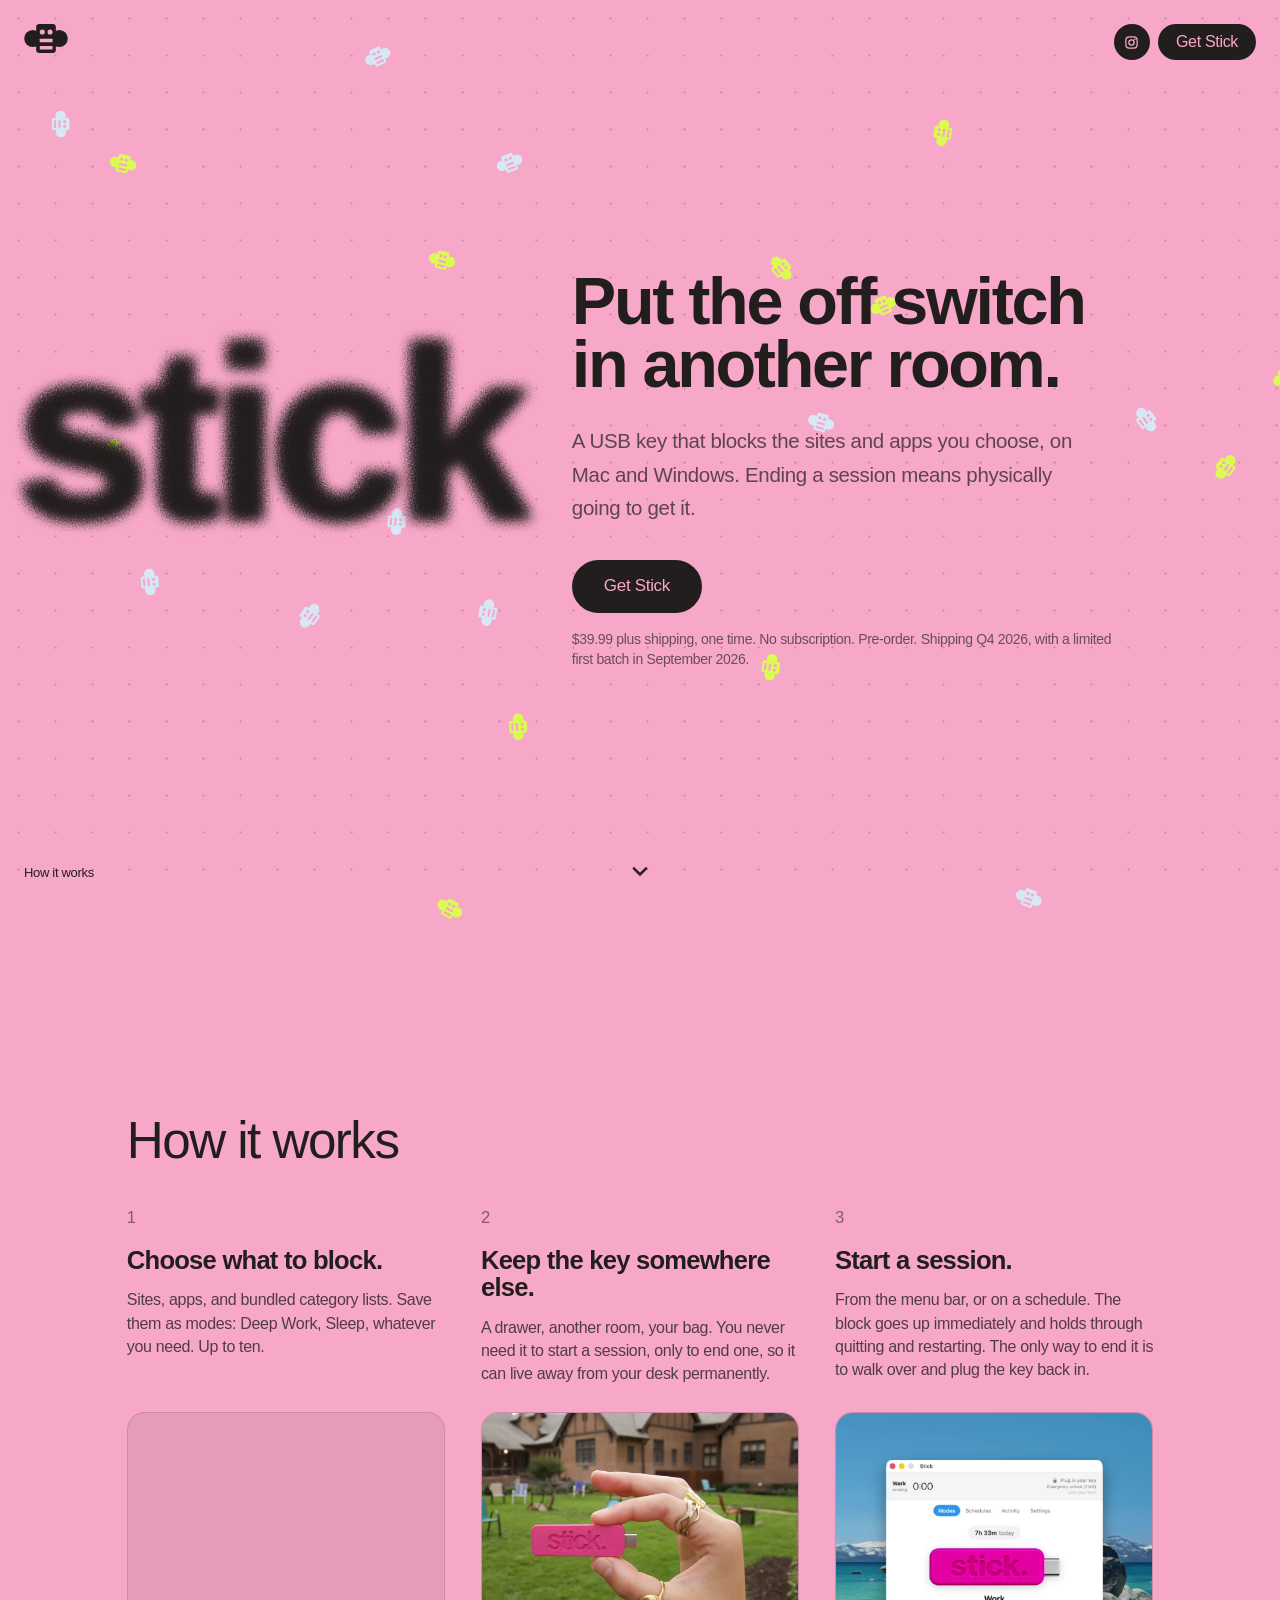
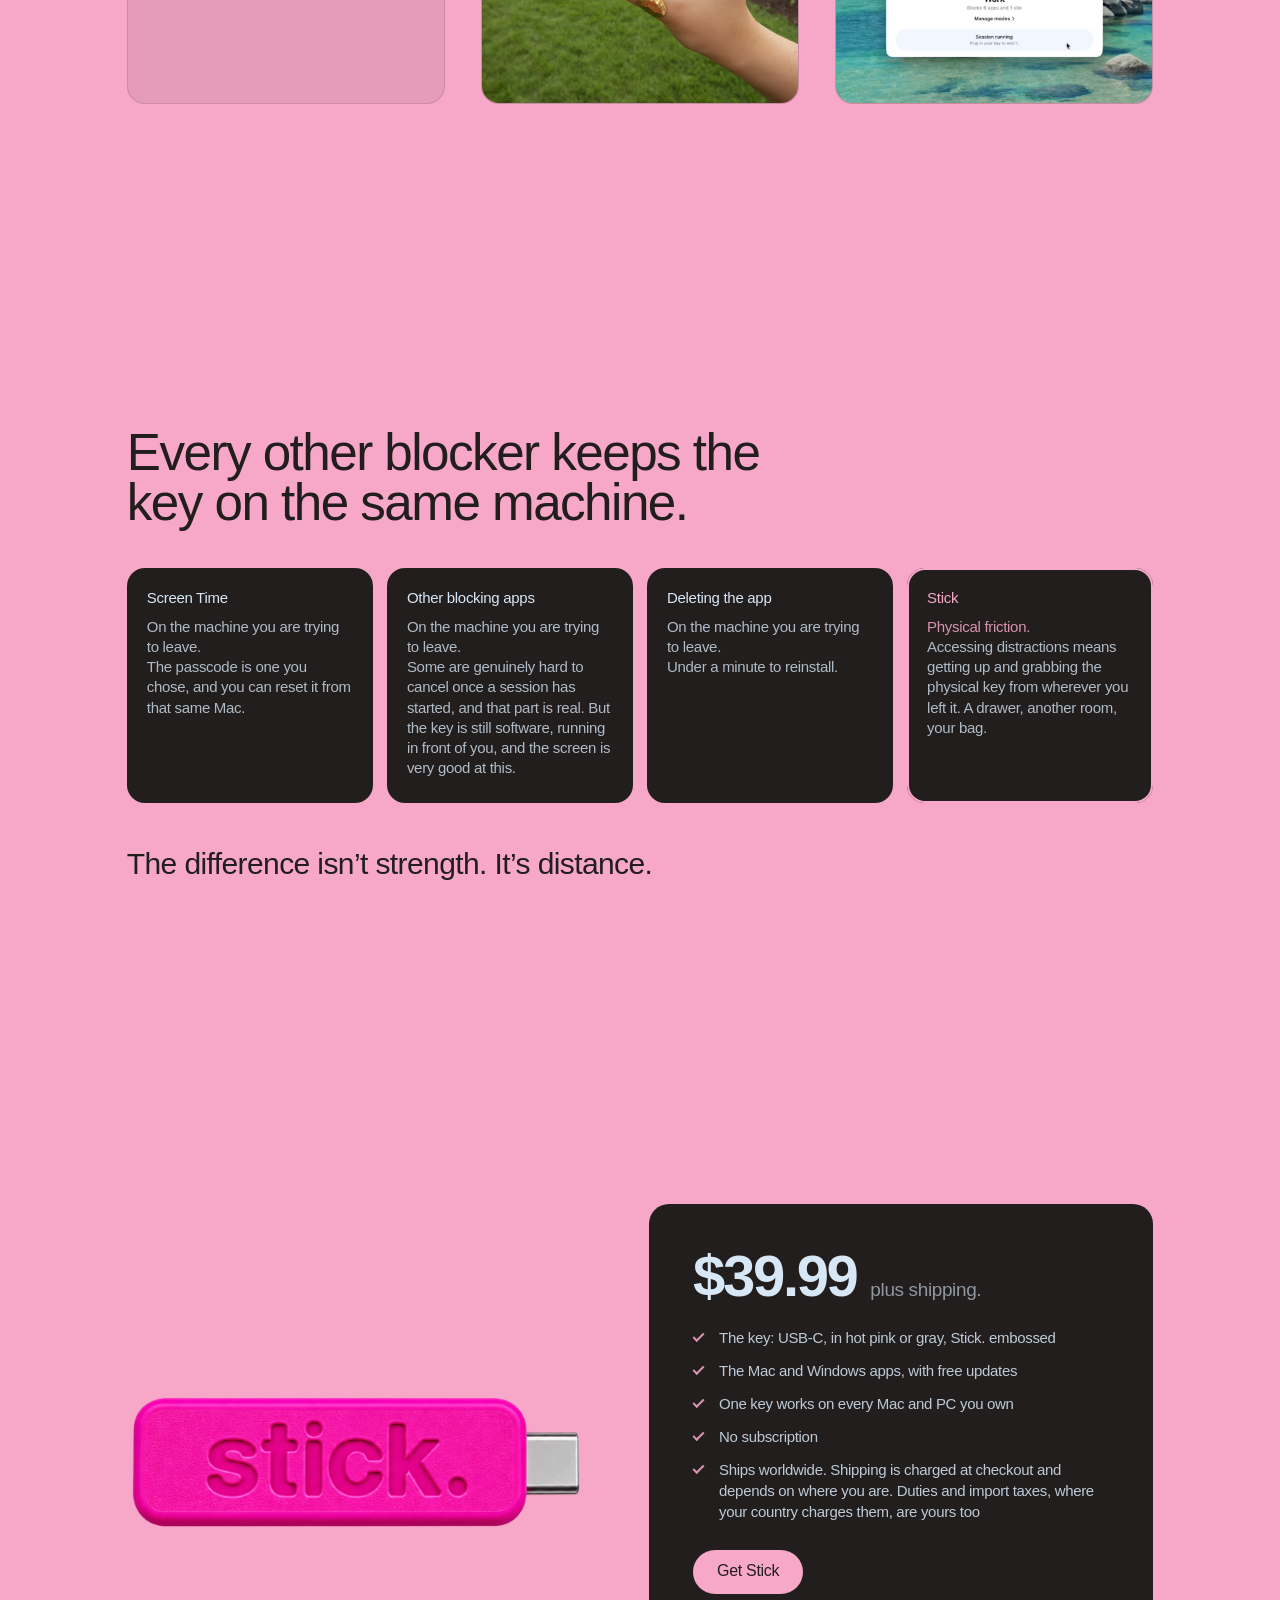
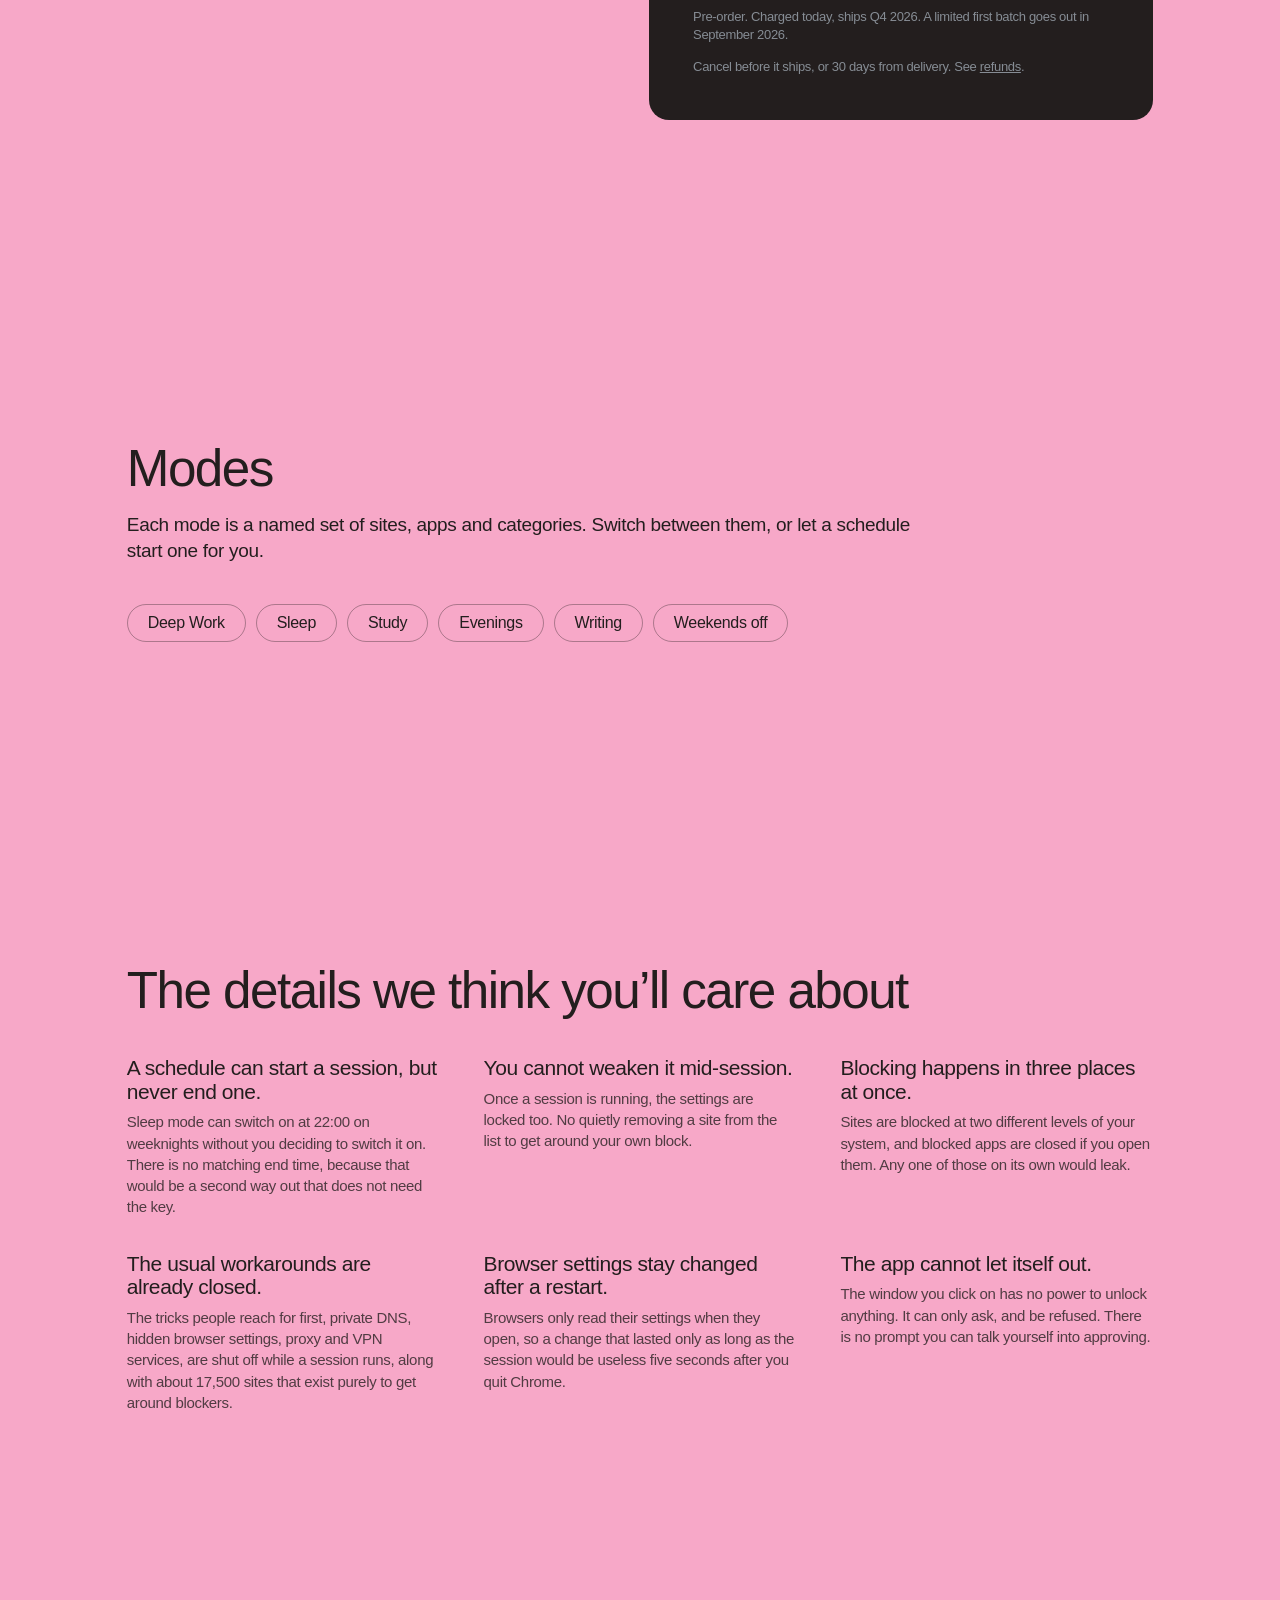
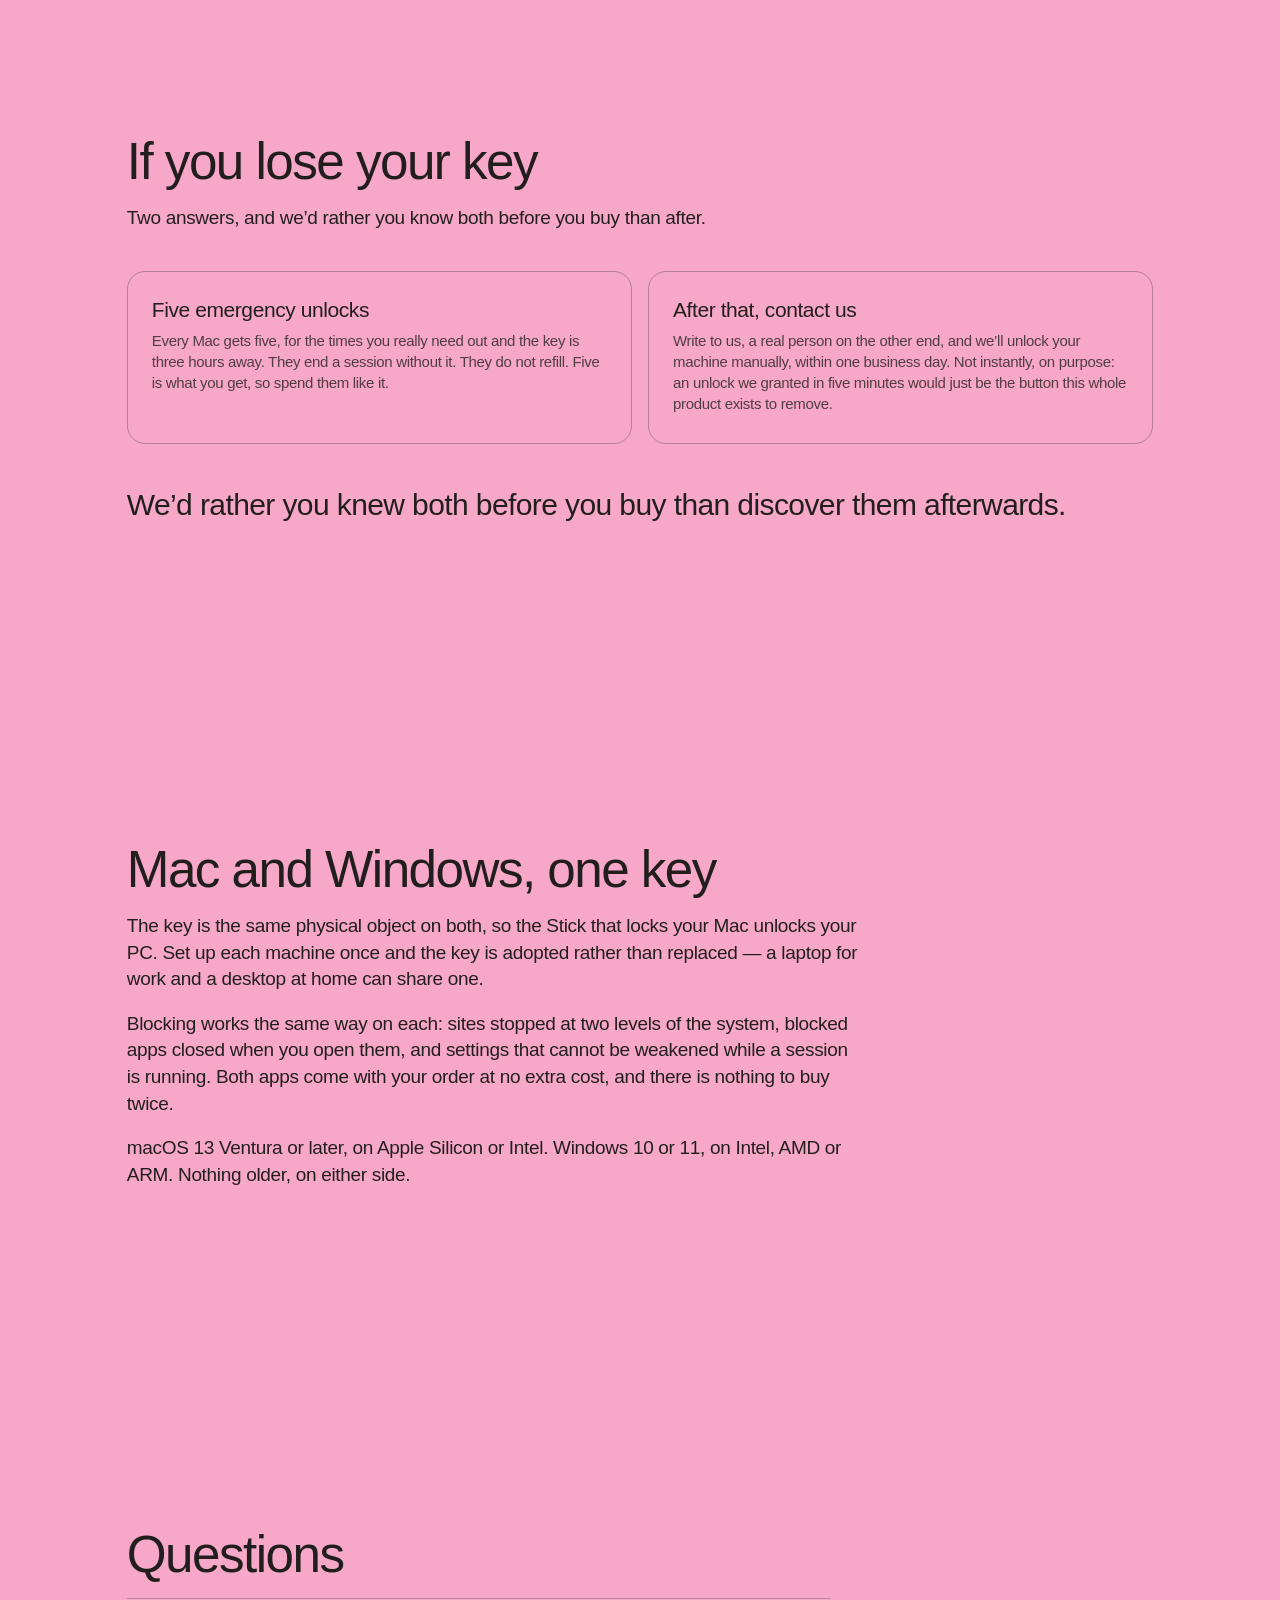
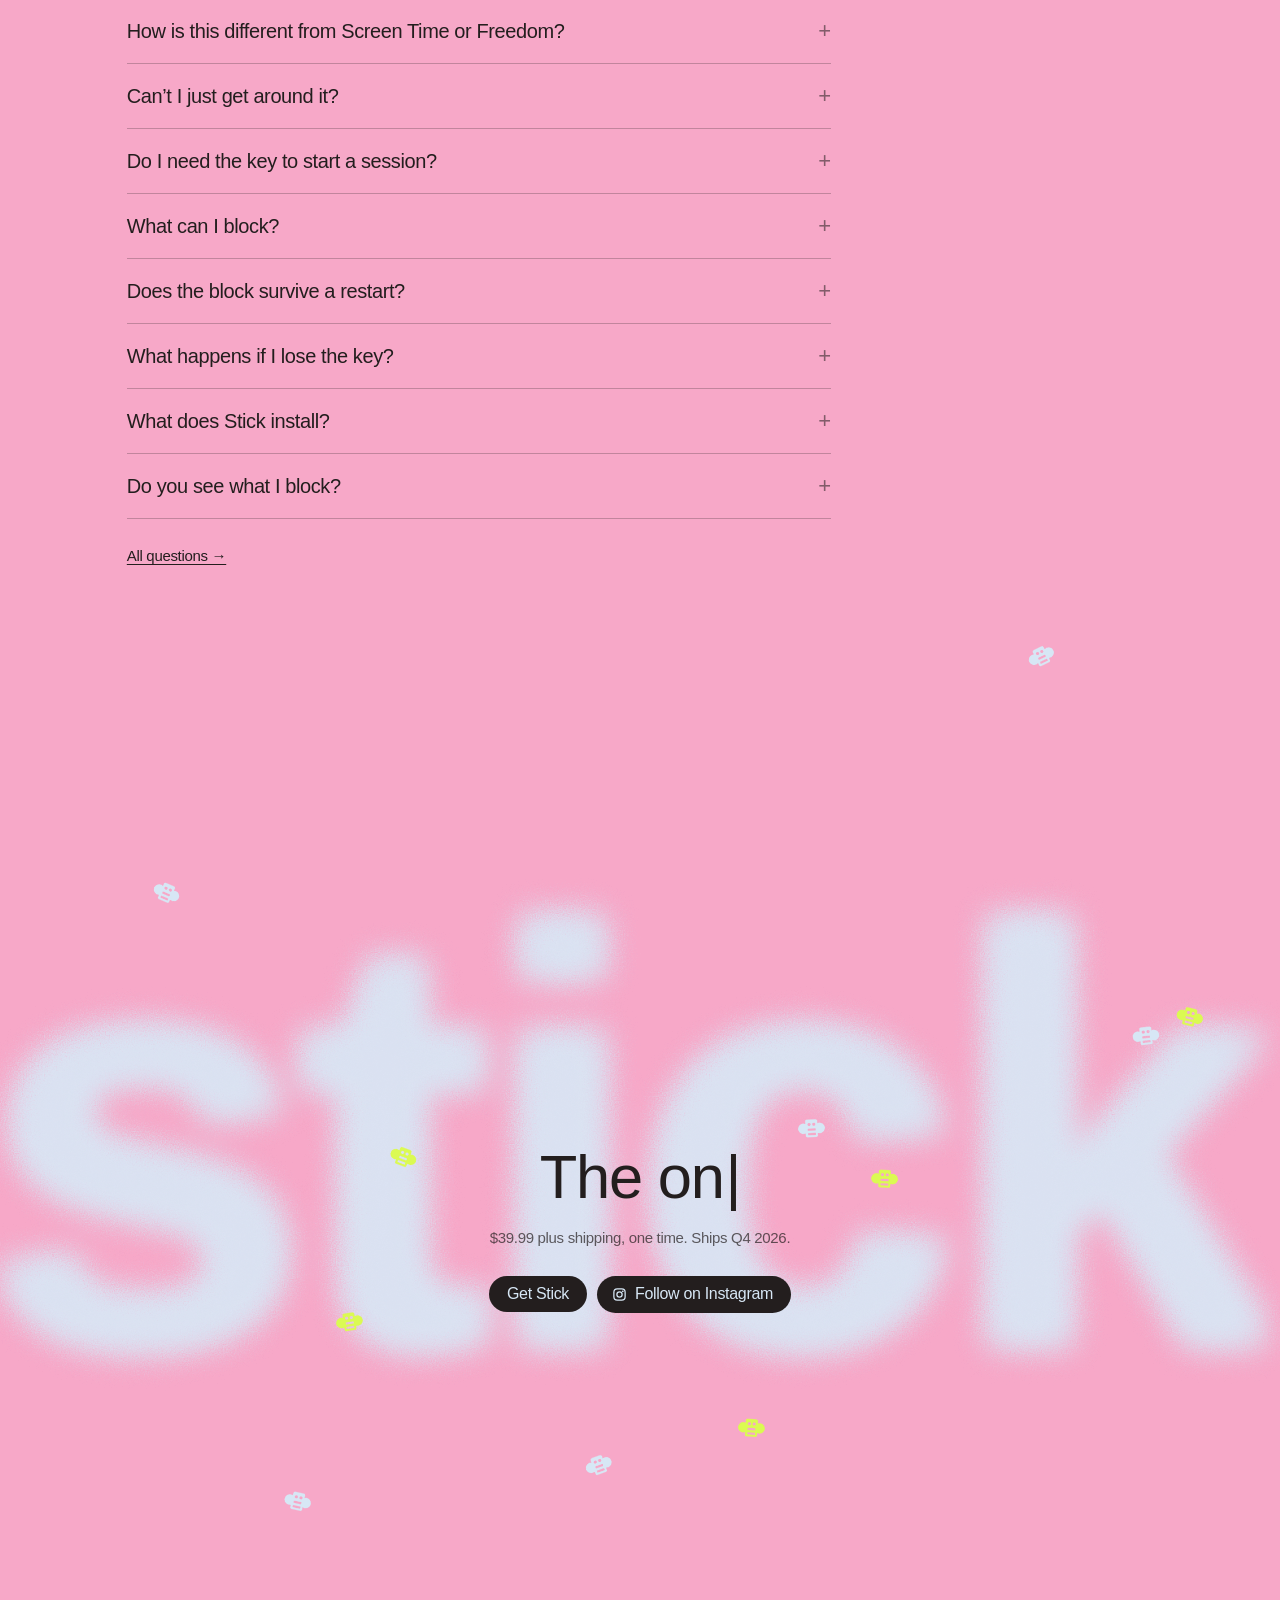
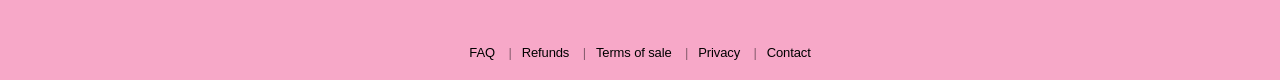
==== index.html @ 09b35be3 "Fingerprint the stylesheet and script URLs The light-blue pricing band didn't show up because browse" ====
<!DOCTYPE html>
<html lang="en" data-site="stick" style="--bg-top: rgb(247, 168, 200);">
<head>
  <meta charset="UTF-8">
  <meta name="viewport" content="width=device-width, initial-scale=1.0">
  <title>Stick | Put the off switch in another room</title>
  <link rel="icon" href="assets/icon.svg">
  <meta name="description" content="Stick is a USB key that blocks the sites and apps you choose, on Mac and Windows. Ending a session means physically going to get it.">
  <meta name="theme-color" content="#f7a8c8">
  <meta property="og:title" content="Stick | Put the off switch in another room">
  <meta property="og:description" content="Stick is a USB key that blocks the sites and apps you choose, on Mac and Windows. Ending a session means physically going to get it.">
  <meta property="og:type" content="website">
  <meta name="twitter:card" content="summary_large_image">
  <link rel="stylesheet" href="assets/styles.css?v=240e9503">
  <script>document.documentElement.classList.add("js")</script>
</head>
<body>
  <div class="bg-wash" aria-hidden="true"></div>
  <div class="bg-dots" aria-hidden="true"></div>
  <div class="cursor-dot" aria-hidden="true"></div>

  <button class="chrome-logo hover-fade" type="button" aria-label="Back to top">
    <svg class="chrome-bee-logo" viewBox="0 0 466 309" width="44" height="29" aria-hidden="true" focusable="false">
      <defs>
        <mask id="chrome-bee-mask">
          <circle cx="91.7" cy="154.5" r="91.7" fill="white"></circle>
          <circle cx="374.3" cy="154.5" r="91.7" fill="white"></circle>
          <rect x="128" y="0" width="210" height="309" rx="34" fill="white"></rect>
          <ellipse class="bee-eye" cx="193.3" cy="84.4" rx="27" ry="27" fill="black">
            <animate attributeName="ry" begin="indefinite" dur="0.72s" values="27;2;27;2;27" keyTimes="0;0.18;0.36;0.54;1" fill="freeze"></animate>
          </ellipse>
          <ellipse class="bee-eye" cx="276" cy="84.4" rx="27" ry="27" fill="black">
            <animate attributeName="ry" begin="indefinite" dur="0.72s" values="27;2;27;2;27" keyTimes="0;0.18;0.36;0.54;1" fill="freeze"></animate>
          </ellipse>
          <rect x="166.3" y="157.2" width="136.9" height="38.3" rx="5" fill="black"></rect>
          <rect x="166.9" y="235.1" width="136.2" height="37.6" rx="5" fill="black"></rect>
        </mask>
      </defs>
      <rect x="0" y="0" width="466" height="309" fill="currentColor" mask="url(#chrome-bee-mask)"></rect>
    </svg>
  </button>

  <div class="chrome-right">
    <a class="buzz-pill chrome-social" href="https://www.instagram.com/stick.ig/" target="_blank" rel="noreferrer" aria-label="Open the stick Instagram profile">
      <svg viewBox="0 0 24 24" width="15" height="15" fill="none" aria-hidden="true" focusable="false">
        <rect x="3" y="3" width="18" height="18" rx="5.4" stroke="currentColor" stroke-width="2"></rect>
        <circle cx="12" cy="12" r="4.2" stroke="currentColor" stroke-width="2"></circle>
        <circle cx="17.3" cy="6.8" r="1.35" fill="currentColor"></circle>
      </svg>
    </a>
    <a class="chrome-download buzz-pill" href="#pricing">Get Stick</a>
  </div>

  <a class="chrome-builtby" href="#how-it-works"><span>How it works</span></a>

  <main class="buzz-site">
    <svg width="0" height="0" aria-hidden="true" focusable="false" class="filter-defs">
      <title>Stick wordmark texture filter</title>
      <defs>
        <filter id="buzz-fuzz-hero" x="-40%" y="-40%" width="180%" height="180%" color-interpolation-filters="sRGB">
          <feGaussianBlur in="SourceGraphic" stdDeviation="9.6" result="softLogo"></feGaussianBlur>
          <feTurbulence type="fractalNoise" baseFrequency="0.68" numOctaves="4" seed="7" result="textureNoise">
            <animate attributeName="seed" dur="0.4s" repeatCount="indefinite" values="7;19;11;25;7"></animate>
          </feTurbulence>
          <feDisplacementMap in="softLogo" in2="textureNoise" scale="14.4" xChannelSelector="R" yChannelSelector="G" result="buzzedLogo"></feDisplacementMap>
          <feColorMatrix in="textureNoise" type="matrix" values="0 0 0 0 0
                       0 0 0 0 0
                       0 0 0 0 0
                       0.66 0.66 0.66 0 0" result="grainMask"></feColorMatrix>
          <feComposite in="buzzedLogo" in2="grainMask" operator="in" result="grainLogo"></feComposite>
          <feMerge>
            <feMergeNode in="buzzedLogo"></feMergeNode>
            <feMergeNode in="grainLogo"></feMergeNode>
          </feMerge>
        </filter>
      </defs>
    </svg>

    <!-- HERO -->
    <section data-bg-section="hero" class="hero">
      <div class="bee-layer bee-layer-back" data-bee-field="hero-back" aria-hidden="true"></div>
      <div class="bee-layer bee-layer-front" data-bee-field="hero-front" aria-hidden="true"></div>

      <div class="hero-inner">
        <div class="hero-wordmark-group">
          <div class="hero-wordmark" data-fuzz>stick</div>
        </div>
        <div class="hero-copy" data-reveal>
          <h1>Put the off switch<br>in another room.</h1>
          <p class="hero-sub">A USB key that blocks the sites and apps you choose, on Mac and Windows. Ending a session means physically going to get it.</p>
          <a class="buzz-pill hero-cta" href="#pricing">Get Stick</a>
          <p class="hero-fine">$39.99 plus shipping, one time. No subscription. Pre-order. Shipping Q4 2026, with a limited first batch in September 2026.</p>
        </div>
      </div>

      <button type="button" class="hero-scroll-cue" aria-label="Scroll to learn more" data-scroll-to="#how-it-works">
        <span>
          <svg viewBox="0 0 21.0389 28.4804" fill="none" aria-hidden="true" focusable="false">
            <title>Scroll down</title>
            <g>
              <path d="M15.2985 13.1819L7.85449 5.73784C7.71567 5.59903 7.55088 5.48892 7.36951 5.41379C7.18814 5.33867 6.99375 5.3 6.79744 5.3C6.40097 5.3 6.02073 5.4575 5.74039 5.73784C5.60157 5.87666 5.49146 6.04145 5.41633 6.22282C5.34121 6.40419 5.30254 6.59858 5.30254 6.7949C5.30254 7.19137 5.46004 7.5716 5.74039 7.85195L12.1422 14.2389L5.74039 20.6259C5.60084 20.7643 5.49008 20.929 5.4145 21.1104C5.33892 21.2918 5.3 21.4864 5.3 21.6829C5.3 21.8795 5.33892 22.0741 5.4145 22.2555C5.49008 22.4369 5.60084 22.6016 5.74039 22.74C5.87879 22.8795 6.04345 22.9903 6.22488 23.0659C6.4063 23.1415 6.6009 23.1804 6.79744 23.1804C6.99398 23.1804 7.18857 23.1415 7.37 23.0659C7.55142 22.9903 7.71608 22.8795 7.85449 22.74L15.2985 15.296C15.438 15.1576 15.5488 14.9929 15.6244 14.8115C15.7 14.63 15.7389 14.4355 15.7389 14.2389C15.7389 14.0424 15.7 13.8478 15.6244 13.6664C15.5488 13.4849 15.438 13.3203 15.2985 13.1819Z" fill="currentColor"></path>
              <path d="M6.79707 5.14961C7.01308 5.14961 7.22739 5.19292 7.42695 5.27559C7.62642 5.35823 7.80747 5.47937 7.96016 5.63203L15.4045 13.0754L15.5129 13.1945C15.616 13.3192 15.7004 13.4587 15.7629 13.6086C15.846 13.8082 15.8888 14.0223 15.8889 14.2385C15.8889 14.4548 15.8461 14.6696 15.7629 14.8693C15.6797 15.0689 15.558 15.2503 15.4045 15.4025L15.4035 15.4016L7.96016 22.8449C7.80788 22.9984 7.62752 23.1211 7.42793 23.2043C7.22823 23.2875 7.01341 23.3303 6.79707 23.3303C6.58085 23.3302 6.36678 23.2874 6.16719 23.2043C5.96757 23.1211 5.78629 22.9994 5.63398 22.8459V22.8449C5.48093 22.6928 5.35857 22.5119 5.27559 22.3127C5.19254 22.1132 5.14961 21.8989 5.14961 21.6828C5.14963 21.4666 5.1925 21.2525 5.27559 21.0529C5.35868 20.8535 5.48065 20.672 5.63398 20.5197L11.9299 14.2385L5.63398 7.9582C5.3256 7.64978 5.1526 7.23126 5.15254 6.79512C5.15254 6.57911 5.19488 6.3648 5.27754 6.16523C5.36015 5.96583 5.4814 5.78469 5.63398 5.63203C5.94238 5.32364 6.36095 5.14971 6.79707 5.14961Z" stroke="currentColor" stroke-width="0.3"></path>
            </g>
          </svg>
        </span>
      </button>
    </section>

    <div class="section-spacer" aria-hidden="true"></div>

    <!-- HOW IT WORKS -->
    <section id="how-it-works" data-bg-section="how" class="band how-section">
      <h2 class="band-heading" data-reveal>How it works</h2>

      <ol class="steps">
        <li class="step" data-reveal>
          <span class="step-num">1</span>
          <h3>Choose what to block.</h3>
          <p>Sites, apps, and bundled category lists. Save them as modes: Deep Work, Sleep, whatever you need. Up to ten.</p>
          <img class="step-media" src="assets/how/step1-choose.webp" width="1100" height="987" loading="lazy" decoding="async"
               alt="The Modes tab in the Stick app, showing a Work mode that blocks 6 apps and 1 site, with its app icons listed and Edit and add buttons.">
        </li>
        <li class="step" data-reveal>
          <span class="step-num">2</span>
          <h3>Keep the key somewhere else.</h3>
          <p>A drawer, another room, your bag. You never need it to start a session, only to end one, so it can live away from your desk permanently.</p>
          <img class="step-media" src="assets/how/step2-key.webp" width="1100" height="1007" loading="lazy" decoding="async"
               alt="A hand holding the pink Stick key on a lawn, with a brick building out of focus behind it.">
        </li>
        <li class="step" data-reveal>
          <span class="step-num">3</span>
          <h3>Start a session.</h3>
          <p>From the menu bar, or on a schedule. The block goes up immediately and holds through quitting and restarting. The only way to end it is to walk over and plug the key back in.</p>
          <video class="step-media" data-autoplay src="assets/how/step3-session.mp4" poster="assets/how/step3-poster.jpg"
                 width="1000" height="918" loop muted playsinline preload="metadata"
                 aria-label="A screen recording: the Stick app showing a Work mode and a Lock button, then Chrome failing to load instagram.com with ERR_CONNECTION_REFUSED."></video>
        </li>
      </ol>
    </section>

    <div class="section-spacer" aria-hidden="true"></div>

    <!-- COMPARISON -->
    <section id="comparison" data-bg-section="compare" class="band compare-section">
      <h2 class="band-heading" data-reveal>Every other blocker keeps the key on the same machine.</h2>

      <div class="features-track compare-track">
        <article class="feature-card compare-card" data-reveal>
          <div class="feature-card-text">
            <h3>Screen Time</h3>
            <p class="compare-where">On the machine you are trying to leave.</p>
            <p>The passcode is one you chose, and you can reset it from that same Mac.</p>
          </div>
        </article>
        <article class="feature-card compare-card" data-reveal>
          <div class="feature-card-text">
            <h3>Other blocking apps</h3>
            <p class="compare-where">On the machine you are trying to leave.</p>
            <p>Some are genuinely hard to cancel once a session has started, and that part is real. But the key is still software, running in front of you, and the screen is very good at this.</p>
          </div>
        </article>
        <article class="feature-card compare-card" data-reveal>
          <div class="feature-card-text">
            <h3>Deleting the app</h3>
            <p class="compare-where">On the machine you are trying to leave.</p>
            <p>Under a minute to reinstall.</p>
          </div>
        </article>
        <article class="feature-card compare-card is-stick" data-reveal>
          <div class="feature-card-text">
            <h3>Stick</h3>
            <p class="compare-where">Physical friction.</p>
            <p>Accessing distractions means getting up and grabbing the physical key from wherever you left it. A drawer, another room, your bag.</p>
          </div>
        </article>
      </div>

      <p class="band-kicker" data-reveal>The difference isn’t strength. It’s distance.</p>
    </section>

    <div class="section-spacer" aria-hidden="true"></div>

    <!-- PRICING -->
    <section id="pricing" data-bg-section="pricing" class="band pricing-section">
      <div class="pricing-layout">
        <img class="pricing-key" src="assets/stick-key.webp" width="1200" height="365" loading="lazy" decoding="async" data-reveal
             alt="The Stick key: a hot pink USB-C key with stick. embossed on it">
        <div class="pricing-card" data-reveal>
          <p class="pricing-price">$39.99 <span>plus shipping.</span></p>
          <ul class="pricing-list">
            <li>The key: USB-C, in hot pink or gray, Stick. embossed</li>
            <li>The Mac and Windows apps, with free updates</li>
            <li>One key works on every Mac and PC you own</li>
            <li>No subscription</li>
            <li>Ships worldwide. Shipping is charged at checkout and depends on where you are. Duties and import taxes, where your country charges them, are yours too</li>
          </ul>
          <a class="buzz-pill pricing-cta" href="https://www.getstick.website/buy" target="_blank" rel="noreferrer">Get Stick</a>
          <p class="pricing-note">Pre-order. Charged today, ships Q4 2026. A limited first batch goes out in September 2026.</p>
          <p class="pricing-note">Cancel before it ships, or 30 days from delivery. See <a href="pages/refunds.html">refunds</a>.</p>
        </div>
      </div>
    </section>

    <div class="section-spacer" aria-hidden="true"></div>

    <!-- MODES -->
    <section id="modes" data-bg-section="modes" class="band modes-section">
      <h2 class="band-heading" data-reveal>Modes</h2>
      <p class="band-sub" data-reveal>Each mode is a named set of sites, apps and categories. Switch between them, or let a schedule start one for you.</p>
      <ul class="mode-chips" data-reveal>
        <li>Deep Work</li>
        <li>Sleep</li>
        <li>Study</li>
        <li>Evenings</li>
        <li>Writing</li>
        <li>Weekends off</li>
      </ul>
    </section>

    <div class="section-spacer" aria-hidden="true"></div>

    <!-- DETAILS -->
    <section id="details" data-bg-section="details" class="band details-section">
      <h2 class="band-heading" data-reveal>The details we think you’ll care about</h2>
      <div class="details-grid">
        <div class="detail" data-reveal>
          <h3>A schedule can start a session, but never end one.</h3>
          <p>Sleep mode can switch on at 22:00 on weeknights without you deciding to switch it on. There is no matching end time, because that would be a second way out that does not need the key.</p>
        </div>
        <div class="detail" data-reveal>
          <h3>You cannot weaken it mid-session.</h3>
          <p>Once a session is running, the settings are locked too. No quietly removing a site from the list to get around your own block.</p>
        </div>
        <div class="detail" data-reveal>
          <h3>Blocking happens in three places at once.</h3>
          <p>Sites are blocked at two different levels of your system, and blocked apps are closed if you open them. Any one of those on its own would leak.</p>
        </div>
        <div class="detail" data-reveal>
          <h3>The usual workarounds are already closed.</h3>
          <p>The tricks people reach for first, private DNS, hidden browser settings, proxy and VPN services, are shut off while a session runs, along with about 17,500 sites that exist purely to get around blockers.</p>
        </div>
        <div class="detail" data-reveal>
          <h3>Browser settings stay changed after a restart.</h3>
          <p>Browsers only read their settings when they open, so a change that lasted only as long as the session would be useless five seconds after you quit Chrome.</p>
        </div>
        <div class="detail" data-reveal>
          <h3>The app cannot let itself out.</h3>
          <p>The window you click on has no power to unlock anything. It can only ask, and be refused. There is no prompt you can talk yourself into approving.</p>
        </div>
      </div>
    </section>

    <div class="section-spacer" aria-hidden="true"></div>

    <!-- LOST KEY -->
    <section id="lost-key" data-bg-section="key" class="band key-section">
      <h2 class="band-heading" data-reveal>If you lose your key</h2>
      <p class="band-sub" data-reveal>Two answers, and we’d rather you know both before you buy than after.</p>
      <div class="key-grid">
        <div class="key-card" data-reveal>
          <h3>Five emergency unlocks</h3>
          <p>Every Mac gets five, for the times you really need out and the key is three hours away. They end a session without it. They do not refill. Five is what you get, so spend them like it.</p>
        </div>
        <div class="key-card" data-reveal>
          <h3>After that, contact us</h3>
          <p>Write to us, a real person on the other end, and we’ll unlock your machine manually, within one business day. Not instantly, on purpose: an unlock we granted in five minutes would just be the button this whole product exists to remove.</p>
        </div>
      </div>
      <p class="band-kicker" data-reveal>We’d rather you knew both before you buy than discover them afterwards.</p>
    </section>

    <div class="section-spacer" aria-hidden="true"></div>

    <!-- PLATFORMS -->
    <section id="platforms" data-bg-section="platforms" class="band platforms-section">
      <h2 class="band-heading" data-reveal>Mac and Windows, one key</h2>
      <div class="platforms-copy">
        <p data-reveal>The key is the same physical object on both, so the Stick that locks your Mac unlocks your PC. Set up each machine once and the key is adopted rather than replaced — a laptop for work and a desktop at home can share one.</p>
        <p data-reveal>Blocking works the same way on each: sites stopped at two levels of the system, blocked apps closed when you open them, and settings that cannot be weakened while a session is running. Both apps come with your order at no extra cost, and there is nothing to buy twice.</p>
        <p class="platforms-req" data-reveal>macOS 13 Ventura or later, on Apple Silicon or Intel. Windows 10 or 11, on Intel, AMD or ARM. Nothing older, on either side.</p>
      </div>
    </section>

    <div class="section-spacer" aria-hidden="true"></div>

    <!-- QUESTIONS -->
    <section id="questions" data-bg-section="questions" class="band questions-section">
      <h2 class="band-heading" data-reveal>Questions</h2>
      <div class="faq" data-reveal>
        <details>
          <summary>How is this different from Screen Time or Freedom?</summary>
          <p>Their key lives on the machine you’re trying to get away from. Ours is an object you can put in another room. Some of those apps are legitimately hard to cancel mid-session, and we’re not claiming otherwise. We’re claiming distance beats difficulty.</p>
        </details>
        <details>
          <summary>Can’t I just get around it?</summary>
          <p>Yes, if you’re determined and technical. It’s your computer and you have administrator rights on it. Stick is built to beat the impulse, not you with a terminal open and an afternoon free. What it removes is the easy exit: no timer to wait out, no button that ends a session early, and no password you can talk yourself into typing. The way back in is a walk to wherever you left the key.</p>
        </details>
        <details>
          <summary>Do I need the key to start a session?</summary>
          <p>No. Start one from the menu bar, or let a schedule do it. The key is only how you get out.</p>
        </details>
        <details>
          <summary>What can I block?</summary>
          <p>Any website and any app, individually. Plus two bundled category lists, Explicit content and Gambling, which are tens of thousands of domains each. There deliberately isn’t a “social media” category: the site picker lets you choose the individual sites, which is finer-grained and more honest than one switch over a list you can’t inspect.</p>
        </details>
        <details>
          <summary>Does the block survive a restart?</summary>
          <p>Yes. The blocking service runs at boot and is set to restart if it stops, the blocked-hosts region is restored within two seconds of any hand edit, and browser policy is written persistently rather than per-session. Restarting, logging out, quitting the app or killing the process all leave the block in place. What ends it is the key, or one of the five emergency unlocks.</p>
        </details>
        <details>
          <summary>What happens if I lose the key?</summary>
          <p>Five emergency unlocks per machine. It’s a lifetime allowance and they don’t refill. After that, write to us and we’ll unlock it manually.</p>
        </details>
        <details>
          <summary>What does Stick install?</summary>
          <p>A small program that runs in the background, plus the app window you use. The background program needs the highest level of access on your machine, because that is what keeps a block in place after a restart instead of letting it disappear the moment you quit the app. It is signed either way — checked by Apple on a Mac, and code-signed on Windows — so your computer can confirm it came from us and has not been tampered with, and the installer comes on the key itself. The window you click on has no power to unlock anything by itself: it can only ask the background program, and be refused.</p>
        </details>
        <details>
          <summary>Do you see what I block?</summary>
          <p>No. Nothing in Stick sends anything to us: no account, no check to see whether you paid, no record of how you use it. Your modes, your blocked lists and your session history stay on your machine. It does download two lists from GitHub, and neither carries anything about you: the sites for a category when you switch one on, and a weekly refresh of the list of sites people use to get around blockers. If you would rather check than take our word for it, any network monitor will show you exactly that.</p>
        </details>
      </div>
      <p class="faq-all" data-reveal><a href="pages/faq.html">All questions →</a></p>
    </section>

    <div class="section-spacer" aria-hidden="true"></div>

    <!-- FOOTER -->
    <div class="footer-wrap">
      <footer id="get" data-bg-section="footer" class="site-footer">
        <svg width="0" height="0" aria-hidden="true" focusable="false" class="filter-defs">
          <defs>
            <filter id="buzz-fuzz-footer" x="-40%" y="-40%" width="180%" height="180%" color-interpolation-filters="sRGB">
              <feGaussianBlur in="SourceGraphic" stdDeviation="16" result="softLogo"></feGaussianBlur>
              <feTurbulence type="fractalNoise" baseFrequency="0.68" numOctaves="4" seed="7" result="textureNoise">
                <animate attributeName="baseFrequency" dur="0.4s" repeatCount="indefinite" values="0.68;0.8;0.6;0.86;0.68"></animate>
                <animate attributeName="seed" dur="0.4s" repeatCount="indefinite" values="7;19;11;25;7"></animate>
              </feTurbulence>
              <feDisplacementMap in="softLogo" in2="textureNoise" scale="24" xChannelSelector="R" yChannelSelector="G" result="buzzedLogo"></feDisplacementMap>
              <feColorMatrix in="textureNoise" type="matrix" values="0 0 0 0 0
                       0 0 0 0 0
                       0 0 0 0 0
                       0.66 0.66 0.66 0 0" result="grainMask"></feColorMatrix>
              <feComposite in="buzzedLogo" in2="grainMask" operator="in" result="grainLogo"></feComposite>
              <feMerge>
                <feMergeNode in="buzzedLogo"></feMergeNode>
                <feMergeNode in="grainLogo"></feMergeNode>
              </feMerge>
            </filter>
            <filter id="buzz-fuzz-footer-mobile" x="-40%" y="-40%" width="180%" height="180%" color-interpolation-filters="sRGB">
              <feGaussianBlur in="SourceGraphic" stdDeviation="7" result="softLogo"></feGaussianBlur>
              <feTurbulence type="fractalNoise" baseFrequency="0.9" numOctaves="5" seed="7" result="textureNoise"></feTurbulence>
              <feDisplacementMap in="softLogo" in2="textureNoise" scale="11" xChannelSelector="R" yChannelSelector="G" result="buzzedLogo"></feDisplacementMap>
              <feColorMatrix in="textureNoise" type="matrix" values="0 0 0 0 0
                       0 0 0 0 0
                       0 0 0 0 0
                       0.5 0.5 0.5 0 0" result="grainMask"></feColorMatrix>
              <feComposite in="buzzedLogo" in2="grainMask" operator="in" result="grainLogo"></feComposite>
              <feMerge>
                <feMergeNode in="buzzedLogo"></feMergeNode>
                <feMergeNode in="grainLogo"></feMergeNode>
              </feMerge>
            </filter>
          </defs>
        </svg>

        <div class="footer-bees" data-bee-field="footer" aria-hidden="true"></div>
        <div class="footer-wordmark-static" aria-hidden="true">stick</div>
        <div class="footer-wordmark-marquee" aria-hidden="true">
          <div class="buzz-marquee-track">
            <div class="buzz-marquee-group"><span>stick</span><span>stick</span></div>
            <div class="buzz-marquee-group"><span>stick</span><span>stick</span></div>
          </div>
        </div>

        <div class="footer-content" data-reveal>
          <p class="footer-type" aria-live="off"><span data-typewriter></span><span class="type-caret" aria-hidden="true">|</span></p>
          <p class="footer-fine">$39.99 plus shipping, one time. Ships Q4 2026.</p>
          <div class="footer-actions">
            <a class="buzz-pill footer-pill" href="https://www.getstick.website/buy" target="_blank" rel="noreferrer">Get Stick</a>
            <a class="buzz-pill footer-pill footer-pill-social" href="https://www.instagram.com/stick.ig/" target="_blank" rel="noreferrer">
              <svg viewBox="0 0 24 24" width="15" height="15" fill="none" aria-hidden="true" focusable="false">
                <rect x="3" y="3" width="18" height="18" rx="5.4" stroke="currentColor" stroke-width="2"></rect>
                <circle cx="12" cy="12" r="4.2" stroke="currentColor" stroke-width="2"></circle>
                <circle cx="17.3" cy="6.8" r="1.35" fill="currentColor"></circle>
              </svg>
              Follow on Instagram
            </a>
          </div>
        </div>
      </footer>

      <div class="legal-footer-wrap">
        <footer class="legal-footer">
          <div class="legal-links-row">
            <span class="legal-links-item"><a href="pages/faq.html" class="legal-link">FAQ</a></span>
            <span class="legal-links-item"><span aria-hidden="true" class="legal-link-sep">|</span><a href="pages/refunds.html" class="legal-link">Refunds</a></span>
            <span class="legal-links-item"><span aria-hidden="true" class="legal-link-sep">|</span><a href="pages/terms.html" class="legal-link">Terms of sale</a></span>
            <span class="legal-links-item"><span aria-hidden="true" class="legal-link-sep">|</span><a href="pages/privacy.html" class="legal-link">Privacy</a></span>
            <span class="legal-links-item"><span aria-hidden="true" class="legal-link-sep">|</span><a href="pages/contact.html" class="legal-link">Contact</a></span>
          </div>
        </footer>
      </div>
    </div>
  </main>

  <script src="assets/app.js?v=e6227dc6"></script>
</body>
</html>
---- assets/styles.css ----
/* ==========================================================================
   Buzz — landing site styles
   ========================================================================== */

:root {
  --buzz-ink: #231e1e;
  --buzz-yellow: #d7d72e;
  --buzz-pink: #f7a8c8;
  --buzz-lime: #dbfa52;
  --buzz-blue: #d7e7f5;
  --buzz-dot: rgba(35, 30, 30, 0.16);
  --bg-top: var(--buzz-pink);
  --font-sans: "Cash Sans", -apple-system, BlinkMacSystemFont, "Segoe UI",
    Inter, Helvetica, Arial, sans-serif;
}

*,
*::before,
*::after { box-sizing: border-box; }

html {
  background: var(--buzz-pink);
  color: var(--buzz-ink);
  -webkit-font-smoothing: antialiased;
  -moz-osx-font-smoothing: grayscale;
  scroll-behavior: smooth;
}

body {
  margin: 0;
  font-family: var(--font-sans);
  font-size: 16px;
  letter-spacing: -0.02em;
  overflow-x: hidden;
}

img { max-width: 100%; }
[hidden] { display: none !important; }

@media (prefers-reduced-motion: reduce) {
  html { scroll-behavior: auto; }
  *,
  *::before,
  *::after {
    animation-duration: 0.001ms !important;
    animation-iteration-count: 1 !important;
    transition-duration: 0.001ms !important;
  }
}

/* --------------------------------------------------------------------------
   Background layers
   -------------------------------------------------------------------------- */

.bg-wash {
  position: fixed;
  inset: 0;
  z-index: 0;
  pointer-events: none;
  background: linear-gradient(var(--bg-top), var(--bg-top));
}

.bg-dots {
  position: fixed;
  inset: 0;
  z-index: 1;
  pointer-events: none;
  background-color: transparent;
  background-image: radial-gradient(circle, var(--buzz-dot) 1.2px, transparent 1.3px);
  background-size: 37px 37px;
}

.cursor-dot {
  position: fixed;
  top: 0;
  left: 0;
  width: 16px;
  height: 16px;
  border-radius: 50%;
  background: #fff;
  mix-blend-mode: difference;
  pointer-events: none;
  z-index: 9999;
  opacity: 0;
  will-change: transform;
  transition: opacity 0.25s ease;
}

html.cursor-none,
html.cursor-none body { cursor: none; }
html.cursor-none a,
html.cursor-none button,
html.cursor-none input { cursor: none; }

@media (hover: none), (pointer: coarse) {
  .cursor-dot { display: none; }
  html.cursor-none,
  html.cursor-none body,
  html.cursor-none a,
  html.cursor-none button,
  html.cursor-none input { cursor: auto; }
}

/* --------------------------------------------------------------------------
   Shared pieces
   -------------------------------------------------------------------------- */

.buzz-pill {
  transition: transform 0.28s cubic-bezier(0.2, 0.8, 0.2, 1), opacity 0.2s ease;
}
.buzz-pill:hover { transform: translateY(-1px) scale(1.03); }
.buzz-pill:active { transform: translateY(0) scale(0.98); }

.hover-fade { transition: opacity 0.25s ease, transform 0.35s ease; }
.hover-fade:hover { opacity: 0.72; }

.nowrap { white-space: nowrap; }
.filter-defs { position: absolute; pointer-events: none; }

.section-spacer { height: 12vh; }

.buzz-site {
  position: relative;
  z-index: 2;
}

[data-reveal] {
  opacity: 0;
  transform: translateY(32px);
  transition: opacity 0.9s cubic-bezier(0.2, 0.8, 0.2, 1),
    transform 0.9s cubic-bezier(0.2, 0.8, 0.2, 1);
}
[data-reveal].is-in {
  opacity: 1;
  transform: none;
}

@keyframes caret-blink { 0%, 100% { opacity: 1; } 50% { opacity: 0; } }
@keyframes msg-in {
  from { opacity: 0; transform: translateY(8px); }
  to { opacity: 1; transform: none; }
}

/* --------------------------------------------------------------------------
   Chrome
   -------------------------------------------------------------------------- */

.chrome-logo {
  position: fixed;
  top: 24px;
  left: 24px;
  z-index: 50;
  background: none;
  border: 0;
  cursor: pointer;
  color: var(--buzz-ink);
  padding: 0;
  line-height: 0;
}
.chrome-bee-logo { display: block; }

.chrome-right {
  position: fixed;
  top: 24px;
  right: 24px;
  z-index: 50;
  display: flex;
  align-items: center;
  gap: 8px;
}

.chrome-social {
  display: inline-flex;
  align-items: center;
  justify-content: center;
  width: 36px;
  height: 36px;
  border-radius: 50%;
  background: var(--buzz-ink);
  color: var(--bg-top);
  text-decoration: none;
}

.chrome-download {
  display: inline-flex;
  align-items: center;
  gap: 7px;
  border: 0;
  cursor: pointer;
  font: inherit;
  font-size: 16px;
  line-height: 0.9;
  padding: 11px 18px;
  border-radius: 20px;
  background: var(--buzz-ink);
  color: var(--bg-top);
  text-decoration: none;
  letter-spacing: -0.02em;
}

.chrome-builtby {
  position: fixed;
  bottom: 21px;
  left: 24px;
  z-index: 50;
  display: flex;
  align-items: center;
  gap: 4px;
  font-size: 13px;
  color: var(--buzz-ink);
  line-height: 1;
  text-decoration: none;
  transition: opacity 0.25s ease;
}
.chrome-builtby:hover { opacity: 0.66; }
.block-mark {
  display: inline-block;
  width: 10px;
  height: 10px;
  background-color: var(--buzz-ink);
  -webkit-mask-image: url("block-logo.svg");
  mask-image: url("block-logo.svg");
  -webkit-mask-repeat: no-repeat;
  mask-repeat: no-repeat;
  -webkit-mask-size: contain;
  mask-size: contain;
  -webkit-mask-position: center;
  mask-position: center;
}

/* --------------------------------------------------------------------------
   Bees
   -------------------------------------------------------------------------- */

.bee-layer,
.cta-bees,
.footer-bees {
  position: absolute;
  inset: 0;
  pointer-events: none;
  overflow: visible;
}
.bee-layer-back { z-index: 0; }
.bee-layer-front { z-index: 2; }

.bee {
  position: absolute;
  top: 0;
  left: 0;
  width: 46px;
  height: 31px;
  transform-origin: center center;
  will-change: transform;
}
.bee-sprite {
  display: block;
  overflow: visible;
  animation: bee-flap 0.34s steps(2, end) infinite;
  animation-delay: var(--flap-delay, 0s);
}
@keyframes bee-flap {
  0%, 100% { transform: scaleY(1); }
  50% { transform: scaleY(0.86); }
}

/* --------------------------------------------------------------------------
   Hero
   -------------------------------------------------------------------------- */

.hero {
  position: relative;
  min-height: 100vh;
  display: flex;
  align-items: center;
}

.hero-inner {
  display: flex;
  align-items: center;
  gap: clamp(24px, 4vw, 64px);
  width: 100%;
  padding: 0;
  position: relative;
  margin-top: -3.5vh;
  z-index: 3;
}

.hero-wordmark-group { position: relative; flex: 0 0 auto; }

.hero-wordmark {
  font-size: clamp(104px, 19vw, 300px);
  font-weight: 700;
  margin: 0 0 0 15px;
  line-height: 0.9;
  letter-spacing: -0.04em;
  user-select: none;
  color: var(--buzz-ink);
  white-space: nowrap;
  filter: url("#buzz-fuzz-hero");
  position: relative;
  z-index: 1;
  will-change: transform, filter, opacity;
  animation: wordmark-in 1.1s cubic-bezier(0.2, 0.8, 0.2, 1) both;
}
@keyframes wordmark-in {
  from { opacity: 0; transform: translateY(24px) scale(0.98); }
  to { opacity: 1; transform: none; }
}

.hero-copy {
  max-width: 640px;
  flex: 0 1 auto;
  min-width: 0;
  padding-right: 6vw;
  margin-top: clamp(48px, 5.5vw, 88px);
  position: relative;
  z-index: 3;
}
.hero-scroll-cue {
  position: absolute;
  bottom: 7px;
  left: 50%;
  transform: translateX(-50%);
  z-index: 4;
  padding: 10px;
  border: none;
  background: transparent;
  color: var(--buzz-ink);
  line-height: 0;
  cursor: pointer;
}
.hero-scroll-cue svg {
  width: clamp(17px, 1.25vw, 25px);
  height: auto;
  transform: rotate(90deg);
  display: block;
}
.hero-scroll-cue > span {
  display: block;
  animation: cue-bob 2.4s ease-in-out infinite;
}
@keyframes cue-bob {
  0%, 100% { transform: translateY(0); }
  50% { transform: translateY(6px); }
}

/* --------------------------------------------------------------------------
   Features
   -------------------------------------------------------------------------- */

.features-section {
  min-height: 100vh;
  display: flex;
  flex-direction: column;
  padding-bottom: 9vh;
}

.features-heading {
  text-align: center;
  margin: var(--features-heading-margin, 22vh auto 0);
  max-width: 760px;
  padding: 0 6vw;
  font-size: clamp(24px, 2.5vw, 34px);
  font-weight: 400;
  line-height: 1.04;
  letter-spacing: -0.02em;
  color: var(--buzz-ink);
  text-wrap: balance;
}

.features-spacer { flex: 1; min-height: 48px; }

.features-track {
  display: flex;
  gap: 16px;
  padding: var(--features-track-padding, 0 20px);
  overflow-x: auto;
  justify-content: var(--features-track-justify, center);
  scroll-snap-type: x proximity;
  scrollbar-width: none;
}
.features-track::-webkit-scrollbar { display: none; }

.feature-card {
  flex: 0 0 auto;
  width: clamp(252px, 25vw, 340px);
  scroll-snap-align: center;
  border-radius: 18px;
  background: var(--buzz-ink);
  color: var(--buzz-blue);
  overflow: hidden;
  display: flex;
  flex-direction: column;
  transition: transform 0.4s cubic-bezier(0.2, 0.8, 0.2, 1),
    opacity 0.9s cubic-bezier(0.2, 0.8, 0.2, 1);
}
.feature-card:hover { transform: translateY(-6px); }


.feature-card-text { padding: 20px 20px 24px; }
.feature-card-text h3 {
  font-size: 15px;
  font-weight: 500;
  letter-spacing: -0.02em;
  line-height: 1.1;
  margin: 0 0 10px;
  color: inherit;
}
.feature-card-text p {
  font-size: 15px;
  font-weight: 400;
  line-height: 1.35;
  letter-spacing: -0.02em;
  margin: 0;
  color: inherit;
  opacity: 0.78;
}

/* --------------------------------------------------------------------------
   CTA
   -------------------------------------------------------------------------- */

/* --------------------------------------------------------------------------
   Footer
   -------------------------------------------------------------------------- */

.footer-wrap { position: relative; }

.site-footer {
  position: relative;
  min-height: 100vh;
  display: grid;
  place-items: center;
  background: transparent;
}

.footer-bees {
  inset: -140px 0 0;
  overflow: hidden;
  z-index: 1;
}

.footer-wordmark-static {
  position: absolute;
  inset: 0;
  z-index: 0;
  overflow: hidden;
  display: grid;
  place-items: center;
  color: var(--buzz-blue);
  font-size: clamp(165px, 46vw, 960px);
  font-weight: 700;
  line-height: 0.9;
  letter-spacing: -0.02em;
  white-space: nowrap;
  transform: translate(-1.5vw, calc(-45px - 5vh));
  user-select: none;
  filter: url("#buzz-fuzz-footer");
  opacity: 0.92;
  pointer-events: none;
}

.footer-wordmark-marquee {
  position: absolute;
  inset: 0;
  z-index: 0;
  display: none;
  align-items: center;
  overflow: hidden;
  pointer-events: none;
  transform: translateY(-5vh);
}
.buzz-marquee-track {
  display: flex;
  flex-shrink: 0;
  animation: marquee 18s linear infinite;
}
.buzz-marquee-group { display: flex; flex-shrink: 0; }
.buzz-marquee-group span {
  display: block;
  padding: 0 0.12em;
  font-size: clamp(165px, 62vw, 520px);
  font-weight: 700;
  line-height: 0.9;
  letter-spacing: -0.02em;
  color: var(--buzz-blue);
  filter: url("#buzz-fuzz-footer-mobile");
}
@keyframes marquee {
  from { transform: translateX(0); }
  to { transform: translateX(-50%); }
}

.footer-content {
  position: relative;
  z-index: 2;
  display: flex;
  flex-direction: column;
  align-items: center;
  padding: 0 6vw;
  text-align: center;
}
.footer-type {
  color: var(--buzz-ink);
  font-size: clamp(32px, 4.8vw, 72px);
  font-weight: 400;
  line-height: 0.95;
  letter-spacing: -0.02em;
  margin: 0;
  min-height: 1em;
}
.type-caret {
  margin-left: 2px;
  animation: caret-blink 1.05s steps(2, end) infinite;
}

.footer-actions {
  margin-top: 28px;
  display: flex;
  align-items: center;
  justify-content: center;
  gap: 10px;
  flex-wrap: wrap;
}
.footer-pill {
  display: inline-flex;
  align-items: center;
  gap: 7px;
  border: 0;
  cursor: pointer;
  font: inherit;
  font-size: 16px;
  line-height: 0.9;
  justify-content: center;
  min-height: 36px;
  padding: 11px 18px;
  border-radius: 20px;
  background: var(--buzz-ink);
  color: var(--buzz-blue);
  text-decoration: none;
  letter-spacing: -0.02em;
}
.footer-pill-social { gap: 8px; padding: 11px 18px 11px 15px; }

.footer-open-source-note {
  position: absolute;
  right: 24px;
  bottom: 46px;
  z-index: 5;
  margin: 0;
  font-size: 13px;
  color: var(--buzz-ink);
  line-height: 1;
  letter-spacing: -0.02em;
}

.legal-footer-wrap {
  position: absolute;
  bottom: 0;
  left: 0;
  right: 0;
  z-index: 3;
}
.legal-footer {
  text-align: center;
  padding: 0 6vw 21px;
  font-size: 13px;
  line-height: 1;
  letter-spacing: -0.01em;
  color: #000;
}
.legal-link { color: #000; text-decoration: none; }
.legal-link:hover { text-decoration: underline; }
.legal-link-sep { margin: 0 10px; opacity: 0.45; }
.footer-mobile-only { display: none; }

/* --------------------------------------------------------------------------
   Responsive
   -------------------------------------------------------------------------- */

@media (max-width: 1080px) {
  .hero-inner { flex-direction: column; align-items: flex-start; padding: 0 8vw; }
  .hero-copy { padding-right: 0; margin-top: 28px; }
  .hero-wordmark { font-size: clamp(88px, 24vw, 220px); margin-left: 0; }
  .features-track { --features-track-justify: flex-start; --features-track-padding: 0 6vw; }
}

@media (max-width: 980px) {
  .footer-open-source-note { display: none; }
}

@media (max-width: 760px) {
  .section-spacer { height: 8vh; }
  .chrome-builtby:not(.footer-mobile-only) { display: none; }
  .footer-open-source-note { display: none; }
  .footer-mobile-only { display: flex; justify-content: center; }
  .footer-open-source-mobile { display: block; margin-bottom: 18px; }
  .legal-links-row { display: flex; flex-wrap: wrap; justify-content: center; gap: 6px 0; }
  .legal-link-sep { margin: 0 8px; }
  .features-heading { --features-heading-margin: 14vh auto 0; }
  .footer-wordmark-static { display: none; }
  .footer-wordmark-marquee { display: flex; }
  .hero-scroll-cue { bottom: 56px; }
}

@media (max-width: 420px) {
  .chrome-right { top: 16px; right: 16px; }
  .chrome-logo { top: 16px; left: 16px; }
  .hero-inner { padding: 0 6vw; }
}

/* --------------------------------------------------------------------------
   Sub pages
   -------------------------------------------------------------------------- */

.doc-page {
  position: relative;
  z-index: 2;
  max-width: 720px;
  margin: 0 auto;
  padding: 18vh 24px 14vh;
}
.doc-page h1 {
  font-size: clamp(38px, 6vw, 72px);
  font-weight: 700;
  line-height: 0.92;
  letter-spacing: -0.04em;
  margin: 0 0 24px;
}
.doc-page h2 {
  font-size: clamp(18px, 2vw, 24px);
  font-weight: 500;
  letter-spacing: -0.02em;
  margin: 40px 0 10px;
}
.doc-page p,
.doc-page li {
  font-size: 17px;
  line-height: 1.45;
  letter-spacing: -0.02em;
  margin: 0 0 14px;
}
.doc-page ul { padding-left: 20px; }
.doc-page a { color: var(--buzz-ink); text-underline-offset: 3px; }
.doc-page .doc-back {
  display: inline-flex;
  align-items: center;
  gap: 8px;
  margin-bottom: 40px;
  padding: 11px 18px;
  border-radius: 20px;
  background: var(--buzz-ink);
  color: var(--bg-top);
  text-decoration: none;
  font-size: 15px;
  line-height: 0.9;
}
.doc-note {
  margin-top: 48px;
  padding: 16px 18px;
  border-radius: 14px;
  border: 1px solid rgba(35, 30, 30, 0.28);
  font-size: 14px;
  line-height: 1.4;
}

/* --------------------------------------------------------------------------
   Hero copy
   -------------------------------------------------------------------------- */

/* type scale matches getstick.website's hero: --text-hero, headline, --text-lead */
.hero-copy h1 {
  font-size: clamp(2.5rem, 5.2vw, 4.5rem);
  font-weight: 700;
  line-height: 0.95;
  letter-spacing: -0.035em;
  margin: 0;
  color: var(--buzz-ink);
}
.hero-sub {
  font-size: clamp(1.125rem, 1.6vw, 1.375rem);
  line-height: 1.625;
  margin: 28px 0 0;
  max-width: 32rem;
  color: var(--buzz-ink);
  opacity: 0.72;
}
.hero-cta,
.pricing-cta {
  display: inline-flex;
  align-items: center;
  justify-content: center;
  min-height: 44px;
  padding: 0 24px;
  border-radius: 22px;
  background: var(--buzz-ink);
  color: var(--bg-top);
  text-decoration: none;
  font-size: 16px;
  line-height: 0.9;
}
.hero-cta {
  margin-top: 36px;
  padding: 16px 32px;
  border-radius: 999px;
  font-size: 17px;
  font-weight: 500;
  line-height: 1.2;
}
.hero-fine {
  font-size: 14px;
  line-height: 1.45;
  margin: 16px 0 0;
  max-width: 40em;
  color: var(--buzz-ink);
  opacity: 0.66;
}
.pricing-note,
.platforms-req {
  font-size: 13px;
  line-height: 1.4;
  margin: 14px 0 0;
  max-width: 40em;
  color: var(--buzz-ink);
  opacity: 0.66;
}
.pricing-note a { color: inherit; }

/* --------------------------------------------------------------------------
   Shared band layout
   -------------------------------------------------------------------------- */

.band {
  position: relative;
  padding: 12vh 6vw;
  max-width: 1180px;
  margin: 0 auto;
}
.band-heading {
  font-size: clamp(30px, 4vw, 60px);
  font-weight: 400;
  line-height: 0.98;
  letter-spacing: -0.03em;
  margin: 0 0 18px;
  color: var(--buzz-ink);
  text-wrap: balance;
  max-width: 18em;
}
.band-sub {
  font-size: clamp(16px, 1.5vw, 19px);
  line-height: 1.35;
  margin: 0 0 40px;
  max-width: 42em;
  color: var(--buzz-ink);
  opacity: 0.82;
}
.band-kicker {
  margin: 44px 0 0;
  font-size: clamp(20px, 2.4vw, 30px);
  line-height: 1.1;
  letter-spacing: -0.02em;
  color: var(--buzz-ink);
  text-wrap: balance;
}

/* --------------------------------------------------------------------------
   How it works
   -------------------------------------------------------------------------- */

.steps {
  list-style: none;
  margin: 44px 0 0;
  padding: 0;
  display: grid;
  grid-template-columns: repeat(auto-fit, minmax(260px, 1fr));
  gap: 40px 36px;
}
.step {
  display: flex;
  flex-direction: column;
}
.step-num {
  display: block;
  font-size: clamp(15px, 1.3vw, 18px);
  font-weight: 500;
  line-height: 1;
  margin-bottom: 20px;
  color: var(--buzz-ink);
  opacity: 0.55;
}
.step h3 {
  font-size: clamp(20px, 2vw, 27px);
  font-weight: 600;
  letter-spacing: -0.03em;
  line-height: 1.08;
  margin: 0 0 14px;
}
.step p {
  font-size: clamp(15px, 1.25vw, 17px);
  line-height: 1.45;
  margin: 0 0 26px;
  opacity: 0.78;
}
/* media sits at the foot of each column, so the three cards line up even
   though the copy above them runs to different lengths */
.step-media {
  display: block;
  width: 100%;
  height: auto;
  margin-top: auto;
  aspect-ratio: 1000 / 918;
  object-fit: cover;
  border-radius: 18px;
  border: 1px solid rgba(35, 30, 30, 0.14);
  background: rgba(35, 30, 30, 0.08);
}

/* --------------------------------------------------------------------------
   Comparison
   -------------------------------------------------------------------------- */

.compare-track {
  margin-top: 40px;
  display: grid;
  grid-template-columns: repeat(auto-fit, minmax(226px, 1fr));
  gap: 14px;
  overflow: visible;
  padding: 0;
}
.compare-card { width: auto; }
.compare-card .feature-card-text { padding: 22px 20px 24px; }
.compare-where {
  font-size: 13px;
  letter-spacing: 0.01em;
  margin: 0 0 10px;
  opacity: 0.55;
}
.compare-card.is-stick {
  background: var(--buzz-ink);
  outline: 2px solid var(--buzz-pink);
  outline-offset: -2px;
}
.compare-card.is-stick h3 { color: var(--buzz-pink); }
.compare-card.is-stick .compare-where { color: var(--buzz-pink); opacity: 0.85; }

/* --------------------------------------------------------------------------
   Pricing
   -------------------------------------------------------------------------- */

.pricing-section { max-width: 1180px; }
/* the key sits beside the card, as on getstick.website; stacks on narrow screens */
.pricing-layout {
  display: grid;
  grid-template-columns: minmax(0, 1fr) minmax(0, 1.1fr);
  align-items: center;
  gap: clamp(32px, 5vw, 72px);
}
.pricing-key {
  display: block;
  width: 100%;
  height: auto;
}
@media (max-width: 900px) {
  .pricing-layout { grid-template-columns: minmax(0, 1fr); }
  .pricing-key { width: min(100%, 440px); margin: 0 auto; }
}
.pricing-card {
  border-radius: 20px;
  background: var(--buzz-ink);
  color: var(--buzz-blue);
  padding: clamp(28px, 4vw, 44px);
}
.pricing-price {
  font-size: clamp(34px, 5vw, 58px);
  font-weight: 700;
  letter-spacing: -0.04em;
  line-height: 0.95;
  margin: 0 0 24px;
}
.pricing-price span {
  font-size: clamp(15px, 1.6vw, 19px);
  font-weight: 400;
  letter-spacing: -0.02em;
  opacity: 0.6;
}
.pricing-list {
  list-style: none;
  margin: 0 0 28px;
  padding: 0;
  display: flex;
  flex-direction: column;
  gap: 12px;
}
.pricing-list li {
  position: relative;
  padding-left: 26px;
  font-size: 15px;
  line-height: 1.4;
  opacity: 0.86;
}
.pricing-list li::before {
  content: "";
  position: absolute;
  left: 0;
  top: 0.45em;
  width: 11px;
  height: 6px;
  border-left: 2px solid var(--buzz-pink);
  border-bottom: 2px solid var(--buzz-pink);
  transform: rotate(-45deg);
}
.pricing-card .pricing-cta { color: var(--buzz-ink); background: var(--buzz-pink); }
.pricing-card .pricing-note { color: var(--buzz-blue); opacity: 0.55; }

/* --------------------------------------------------------------------------
   Modes
   -------------------------------------------------------------------------- */

.mode-chips {
  list-style: none;
  margin: 0;
  padding: 0;
  display: flex;
  flex-wrap: wrap;
  gap: 10px;
}
.mode-chips li {
  padding: 11px 20px;
  border-radius: 22px;
  border: 1px solid rgba(35, 30, 30, 0.35);
  font-size: 16px;
  line-height: 0.9;
  letter-spacing: -0.02em;
  transition: background 0.25s ease, color 0.25s ease;
}
.mode-chips li:hover {
  background: var(--buzz-ink);
  color: var(--bg-top);
}

/* --------------------------------------------------------------------------
   Details / lost key / platforms
   -------------------------------------------------------------------------- */

.details-grid {
  margin-top: 40px;
  display: grid;
  grid-template-columns: repeat(auto-fit, minmax(300px, 1fr));
  gap: 34px 44px;
}
.detail h3,
.key-card h3 {
  font-size: clamp(17px, 1.7vw, 21px);
  font-weight: 500;
  letter-spacing: -0.02em;
  line-height: 1.12;
  margin: 0 0 8px;
}
.detail p,
.key-card p {
  font-size: 15px;
  line-height: 1.42;
  margin: 0;
  opacity: 0.78;
}

.key-grid {
  display: grid;
  grid-template-columns: repeat(auto-fit, minmax(280px, 1fr));
  gap: 16px;
}
.key-card {
  padding: 26px 24px 28px;
  border-radius: 18px;
  border: 1px solid rgba(35, 30, 30, 0.3);
}

.platforms-copy { max-width: 46em; }
.platforms-copy p {
  font-size: clamp(16px, 1.5vw, 19px);
  line-height: 1.4;
  margin: 0 0 18px;
  opacity: 0.86;
}

/* --------------------------------------------------------------------------
   Questions
   -------------------------------------------------------------------------- */

.faq {
  max-width: 44em;
  border-top: 1px solid rgba(35, 30, 30, 0.25);
}
.faq details { border-bottom: 1px solid rgba(35, 30, 30, 0.25); }
.faq summary {
  list-style: none;
  cursor: pointer;
  display: flex;
  align-items: baseline;
  justify-content: space-between;
  gap: 16px;
  padding: 20px 0;
  font-size: clamp(16px, 1.6vw, 20px);
  letter-spacing: -0.02em;
  line-height: 1.2;
}
.faq summary::-webkit-details-marker { display: none; }
.faq summary::after {
  content: "+";
  flex: 0 0 auto;
  font-size: 1.1em;
  line-height: 1;
  opacity: 0.55;
  transition: transform 0.25s ease;
}
.faq details[open] summary::after { content: "–"; }
.faq details p {
  margin: 0 0 22px;
  padding-right: 40px;
  font-size: 15px;
  line-height: 1.45;
  opacity: 0.78;
  animation: msg-in 0.35s ease both;
}
.faq-all { margin: 28px 0 0; font-size: 15px; }
.faq-all a { color: var(--buzz-ink); text-underline-offset: 3px; }

/* --------------------------------------------------------------------------
   Footer copy
   -------------------------------------------------------------------------- */

.footer-fine {
  margin: 18px 0 0;
  font-size: 15px;
  line-height: 1.35;
  color: var(--buzz-ink);
  opacity: 0.7;
}

@media (max-width: 760px) {
  .band { padding: 9vh 6vw; }
  .compare-card { width: 78vw; }
  .chrome-builtby { display: none; }
}
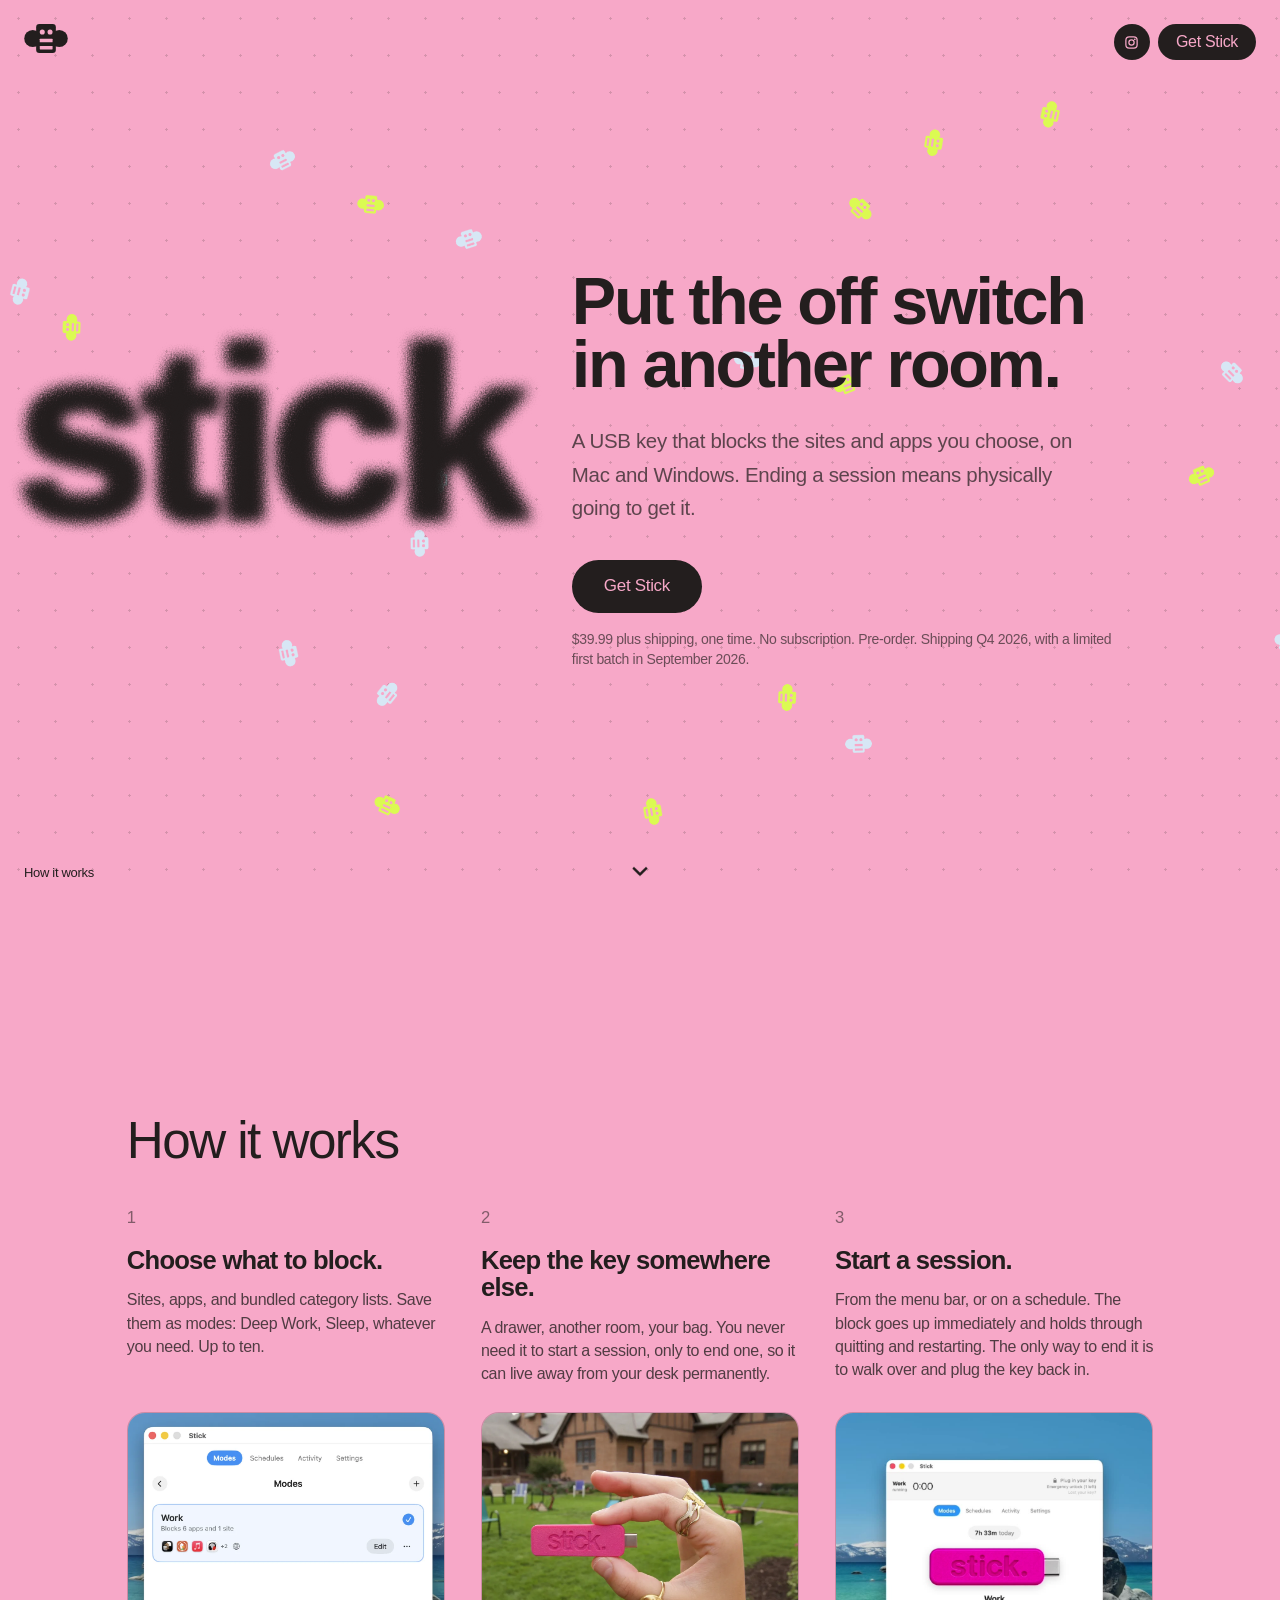
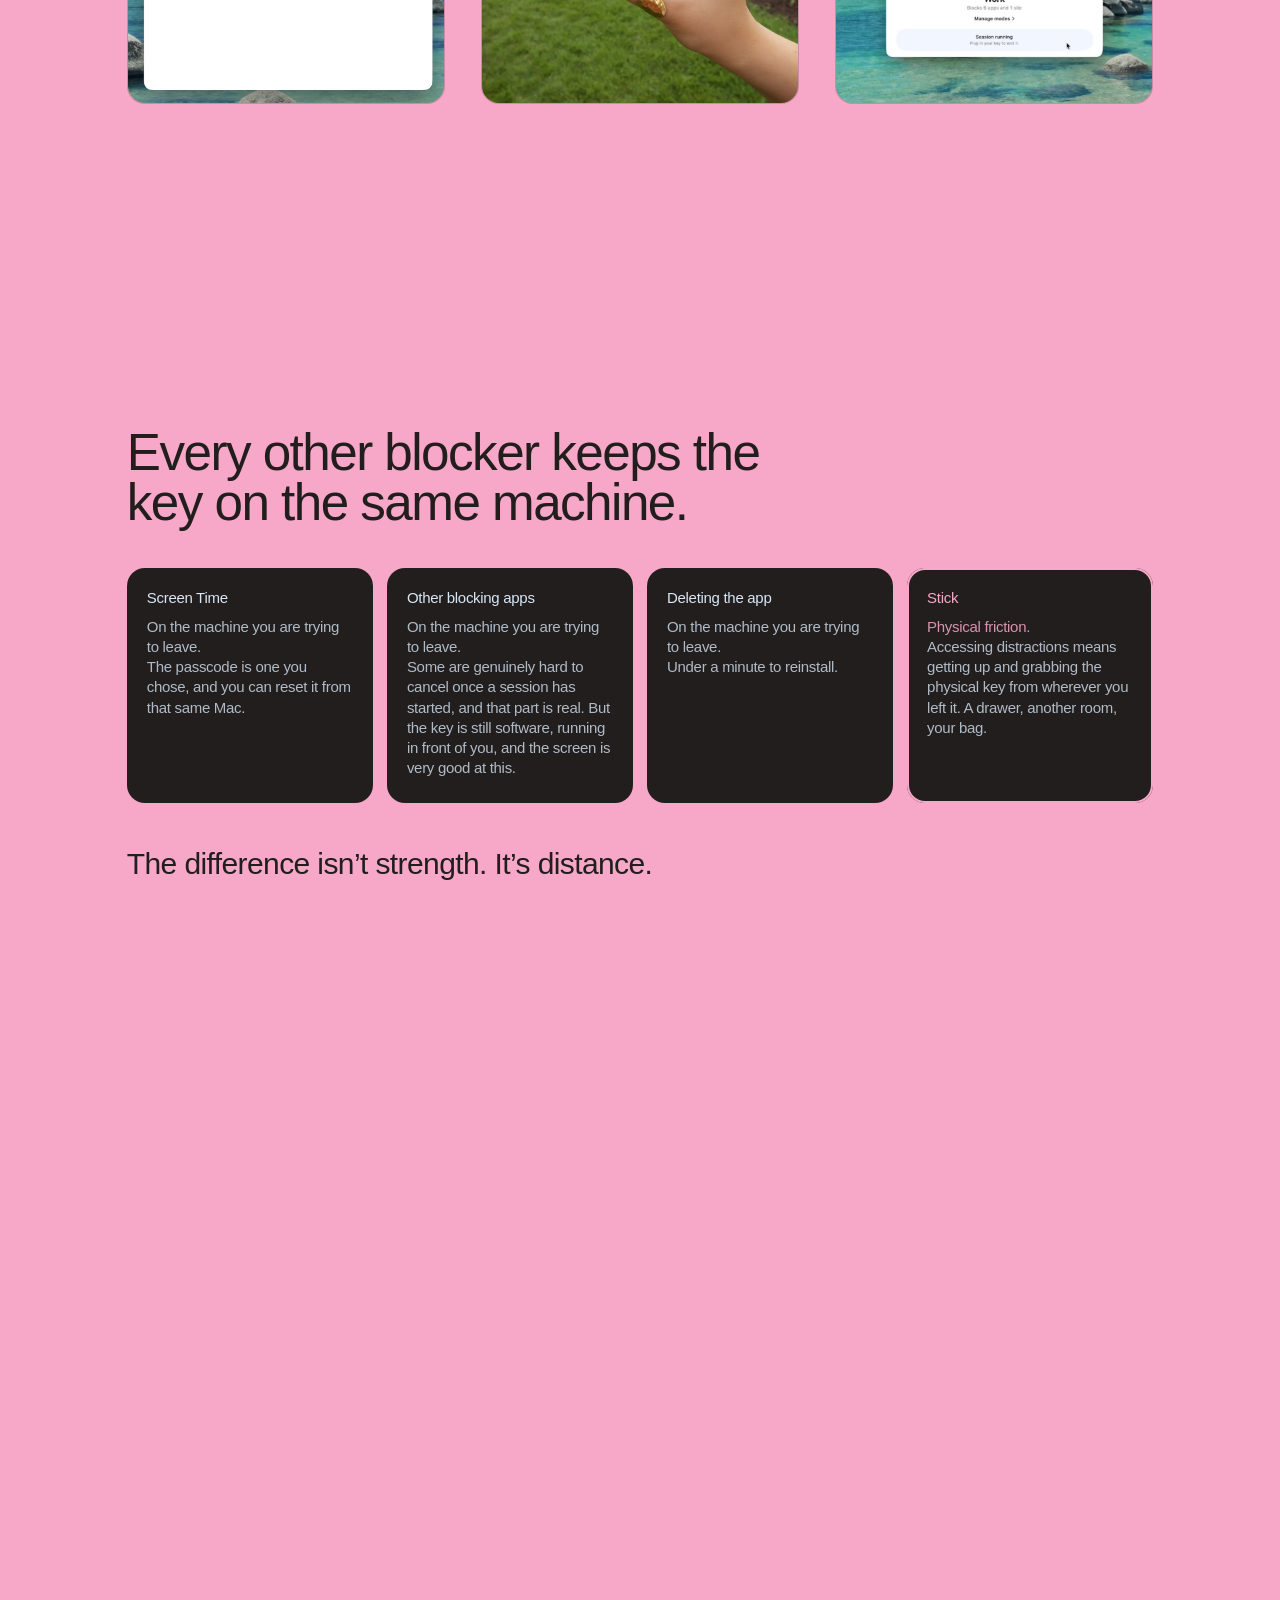
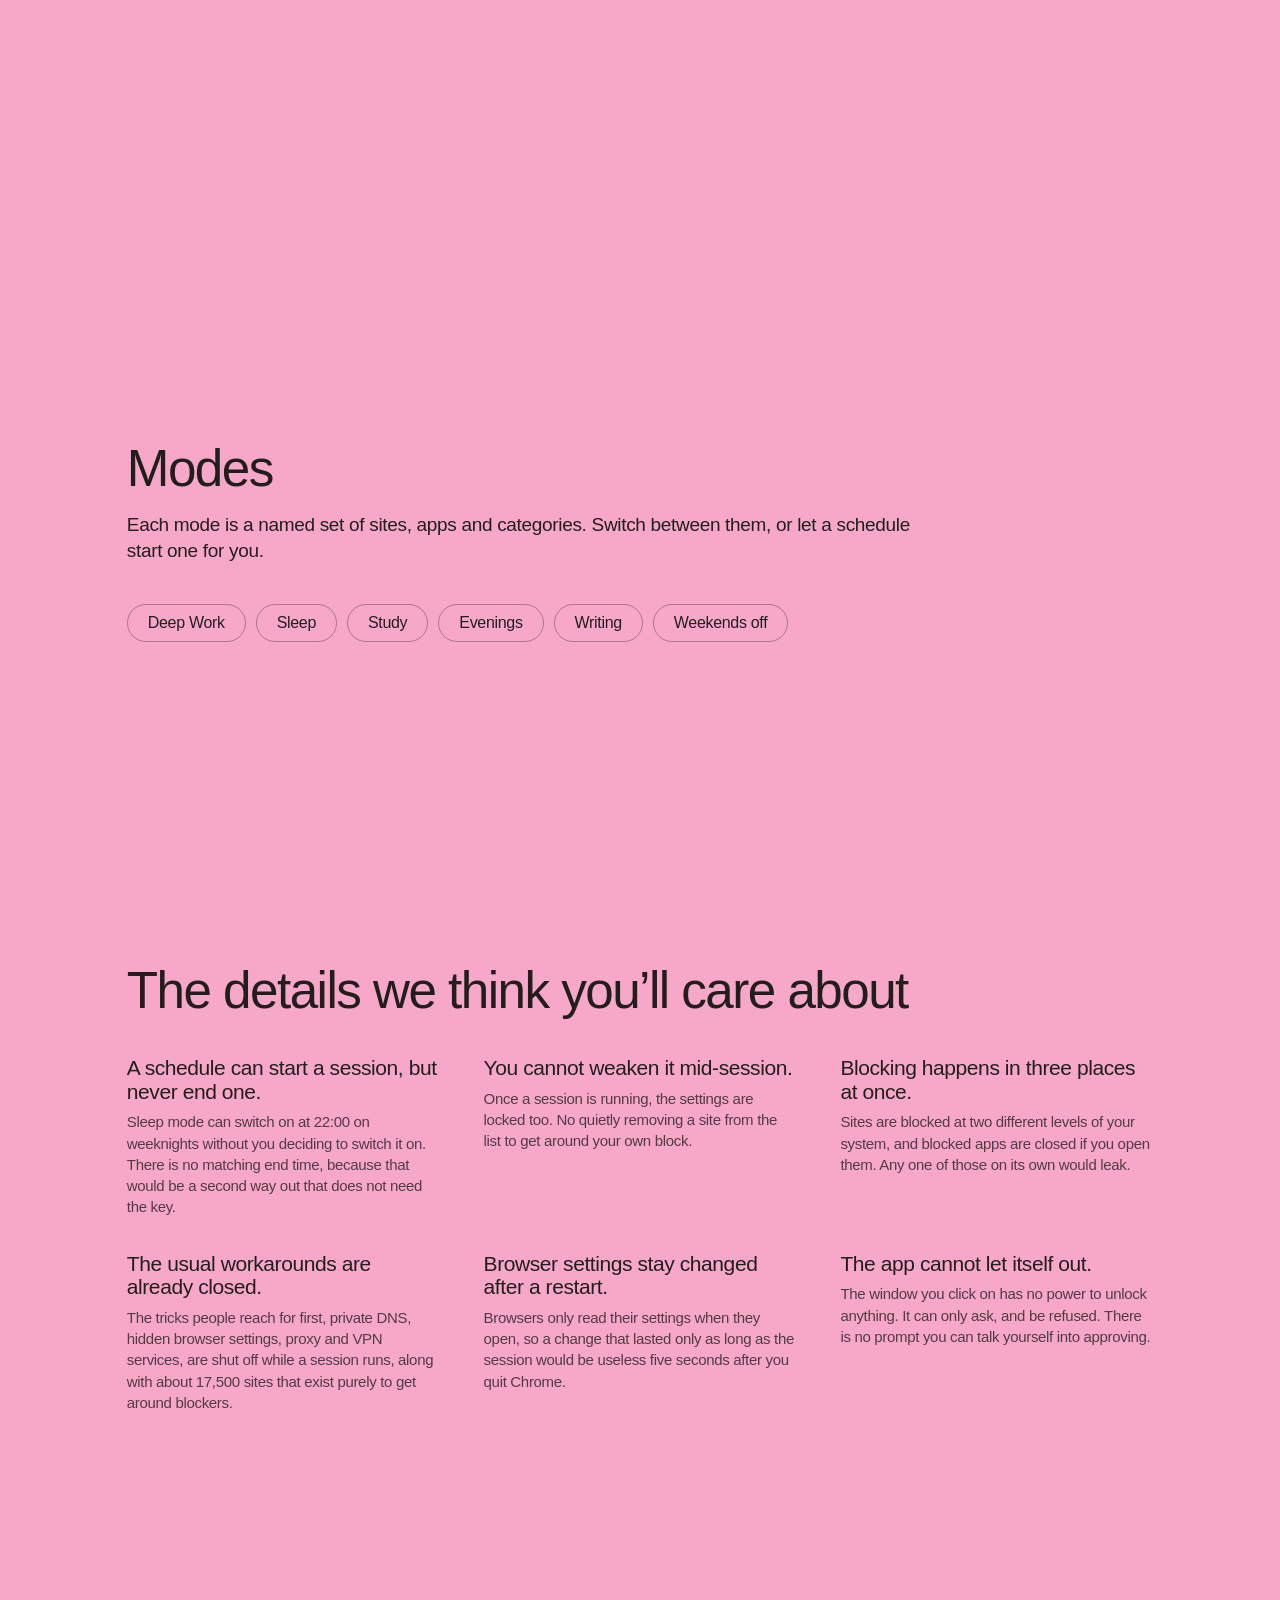
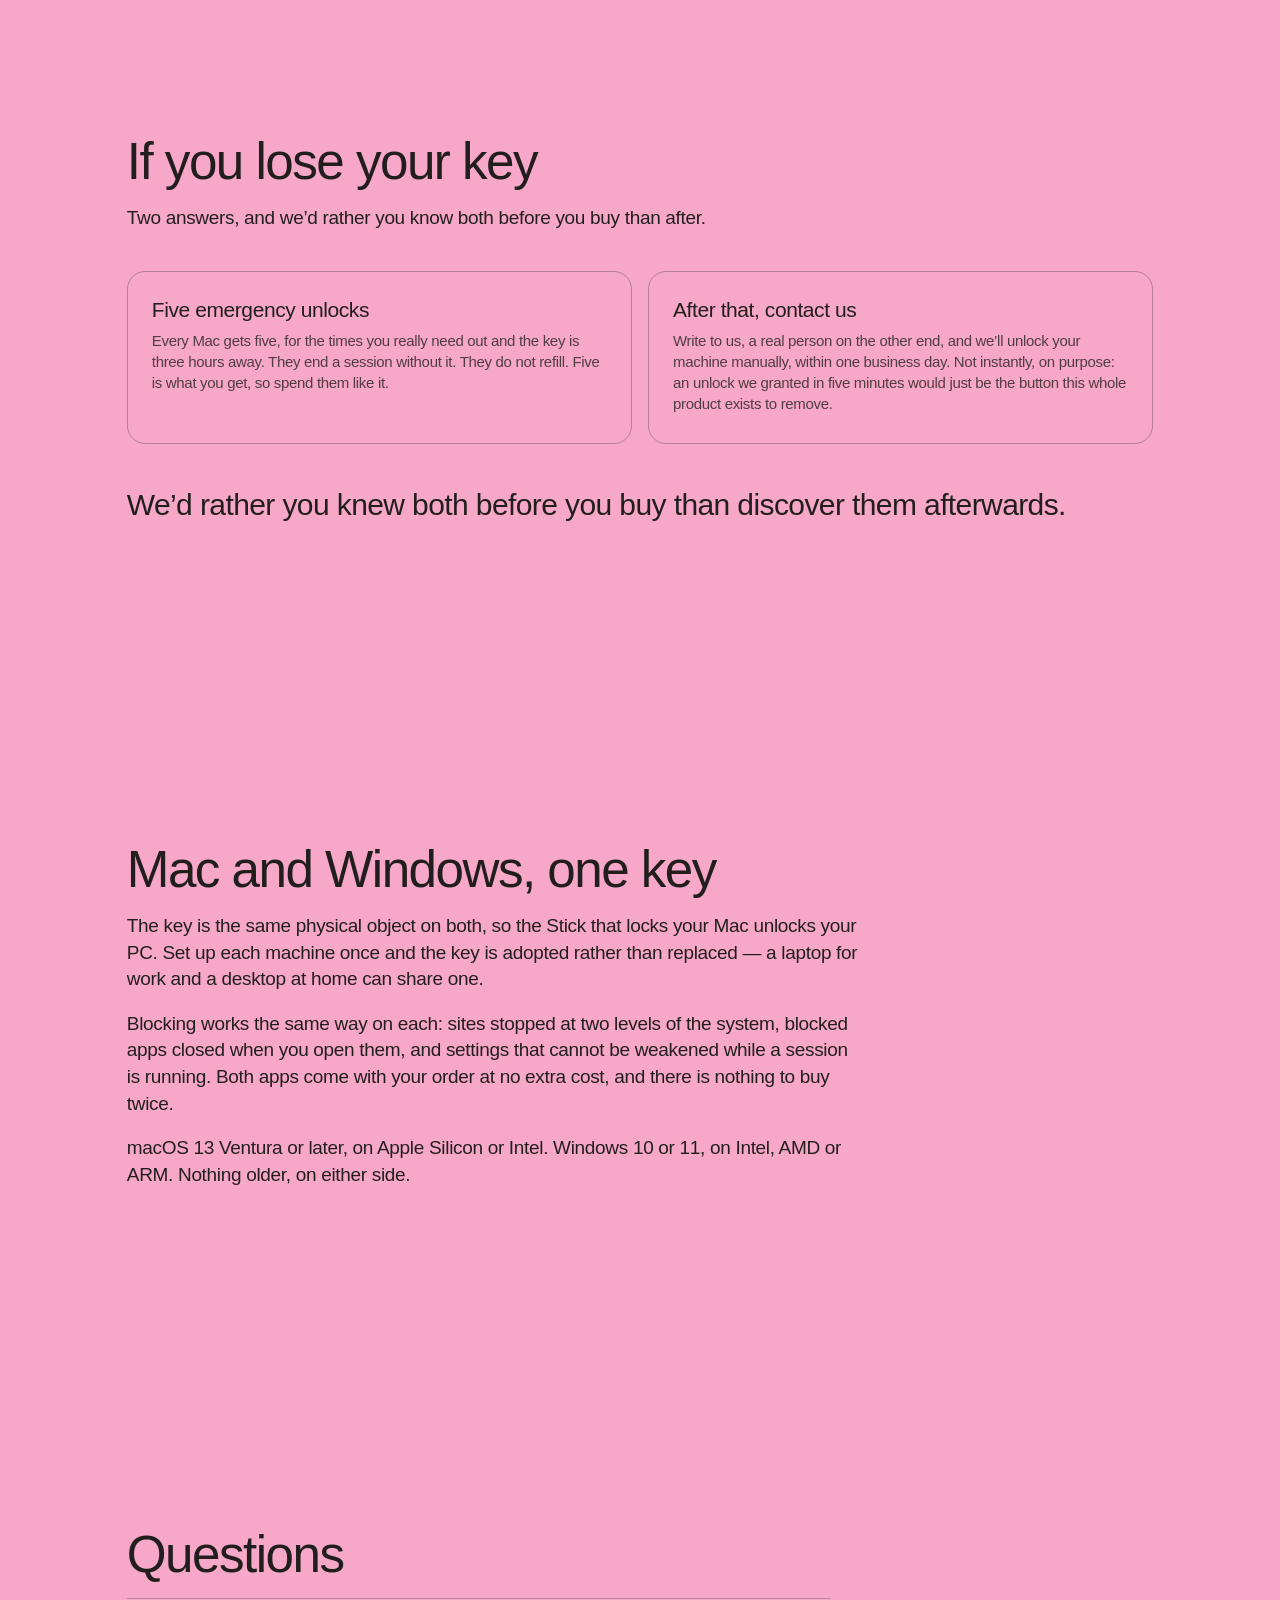
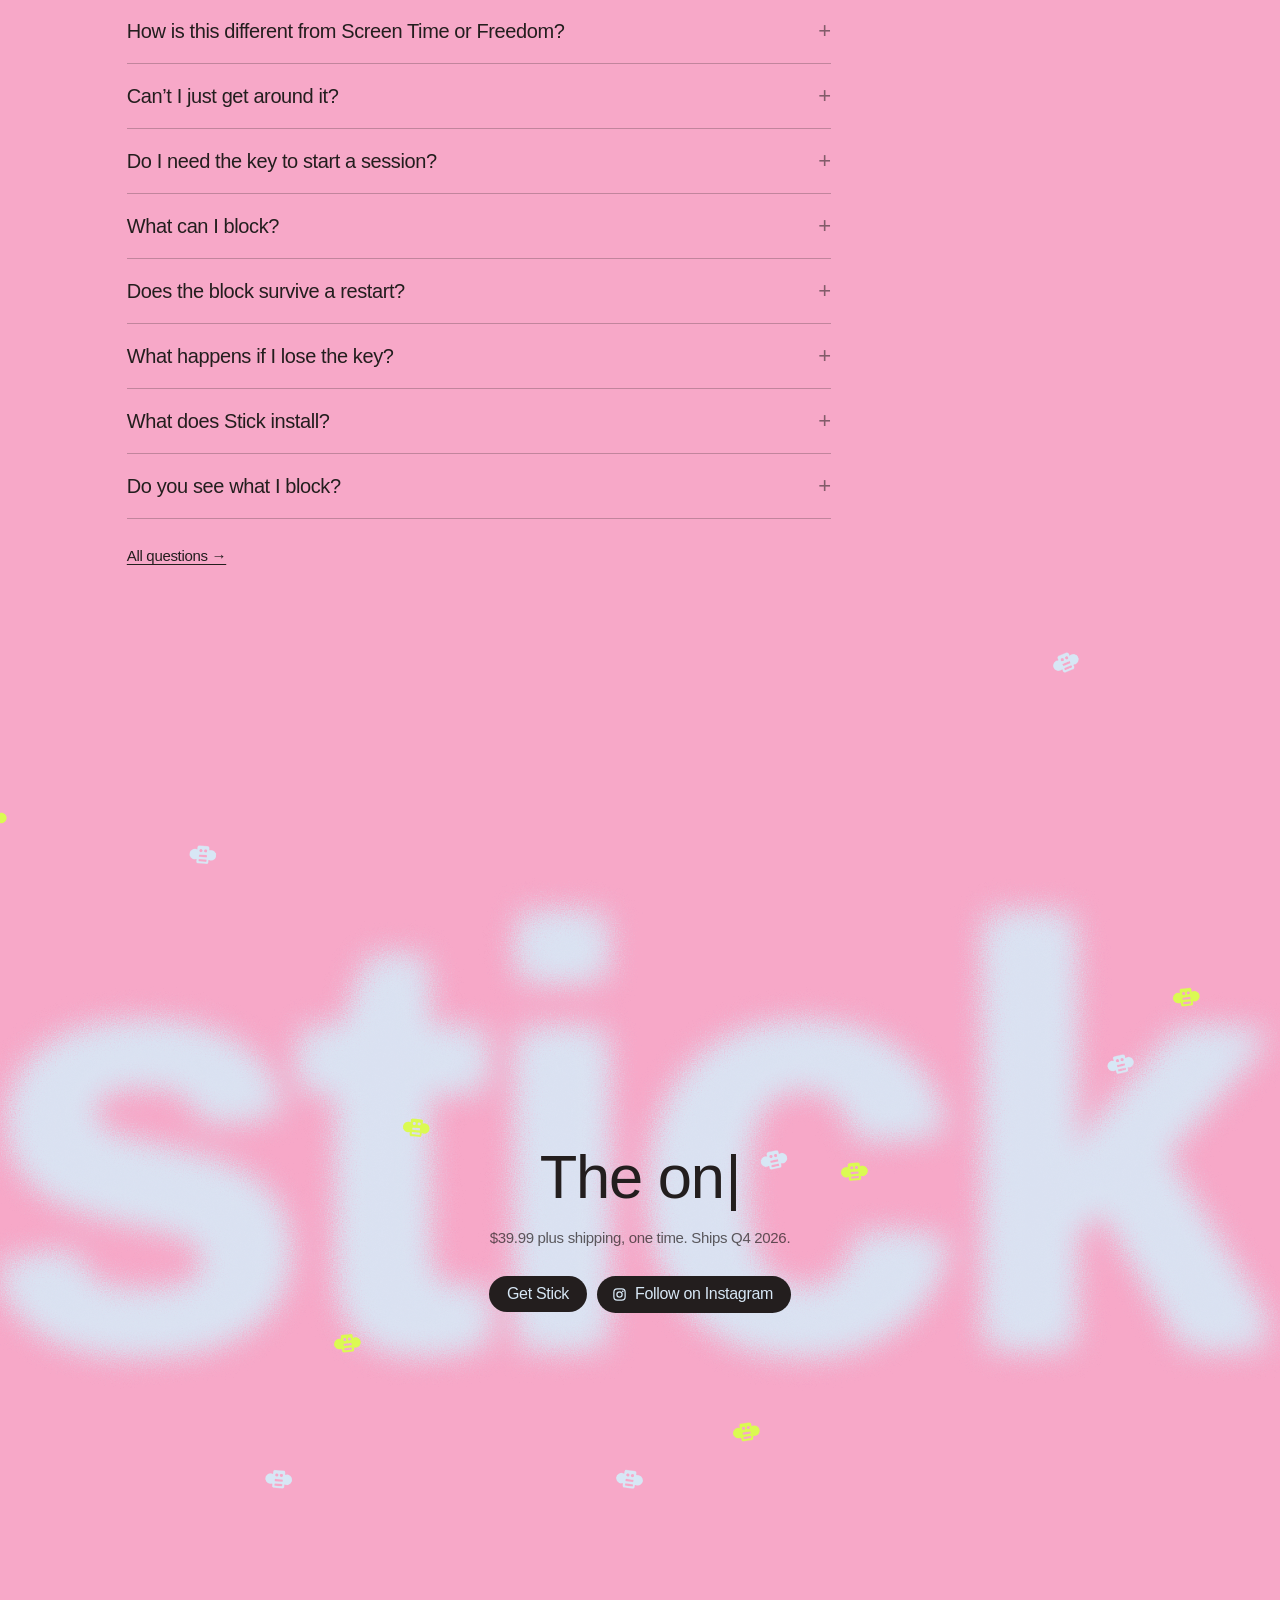
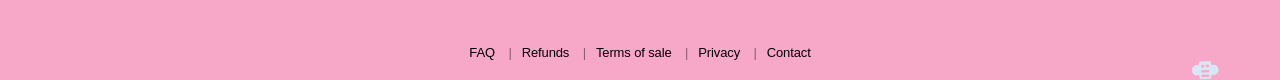
==== commit db59ff1a: "Make the pricing and modes bands a true light blue #d7e7f5 reads as off-white next to pink, so the m" ====
--- a/index.html
+++ b/index.html
@@ -404,6 +404,6 @@
     </div>
   </main>
 
-  <script src="assets/app.js?v=e6227dc6"></script>
+  <script src="assets/app.js?v=2a2a80d7"></script>
 </body>
 </html>
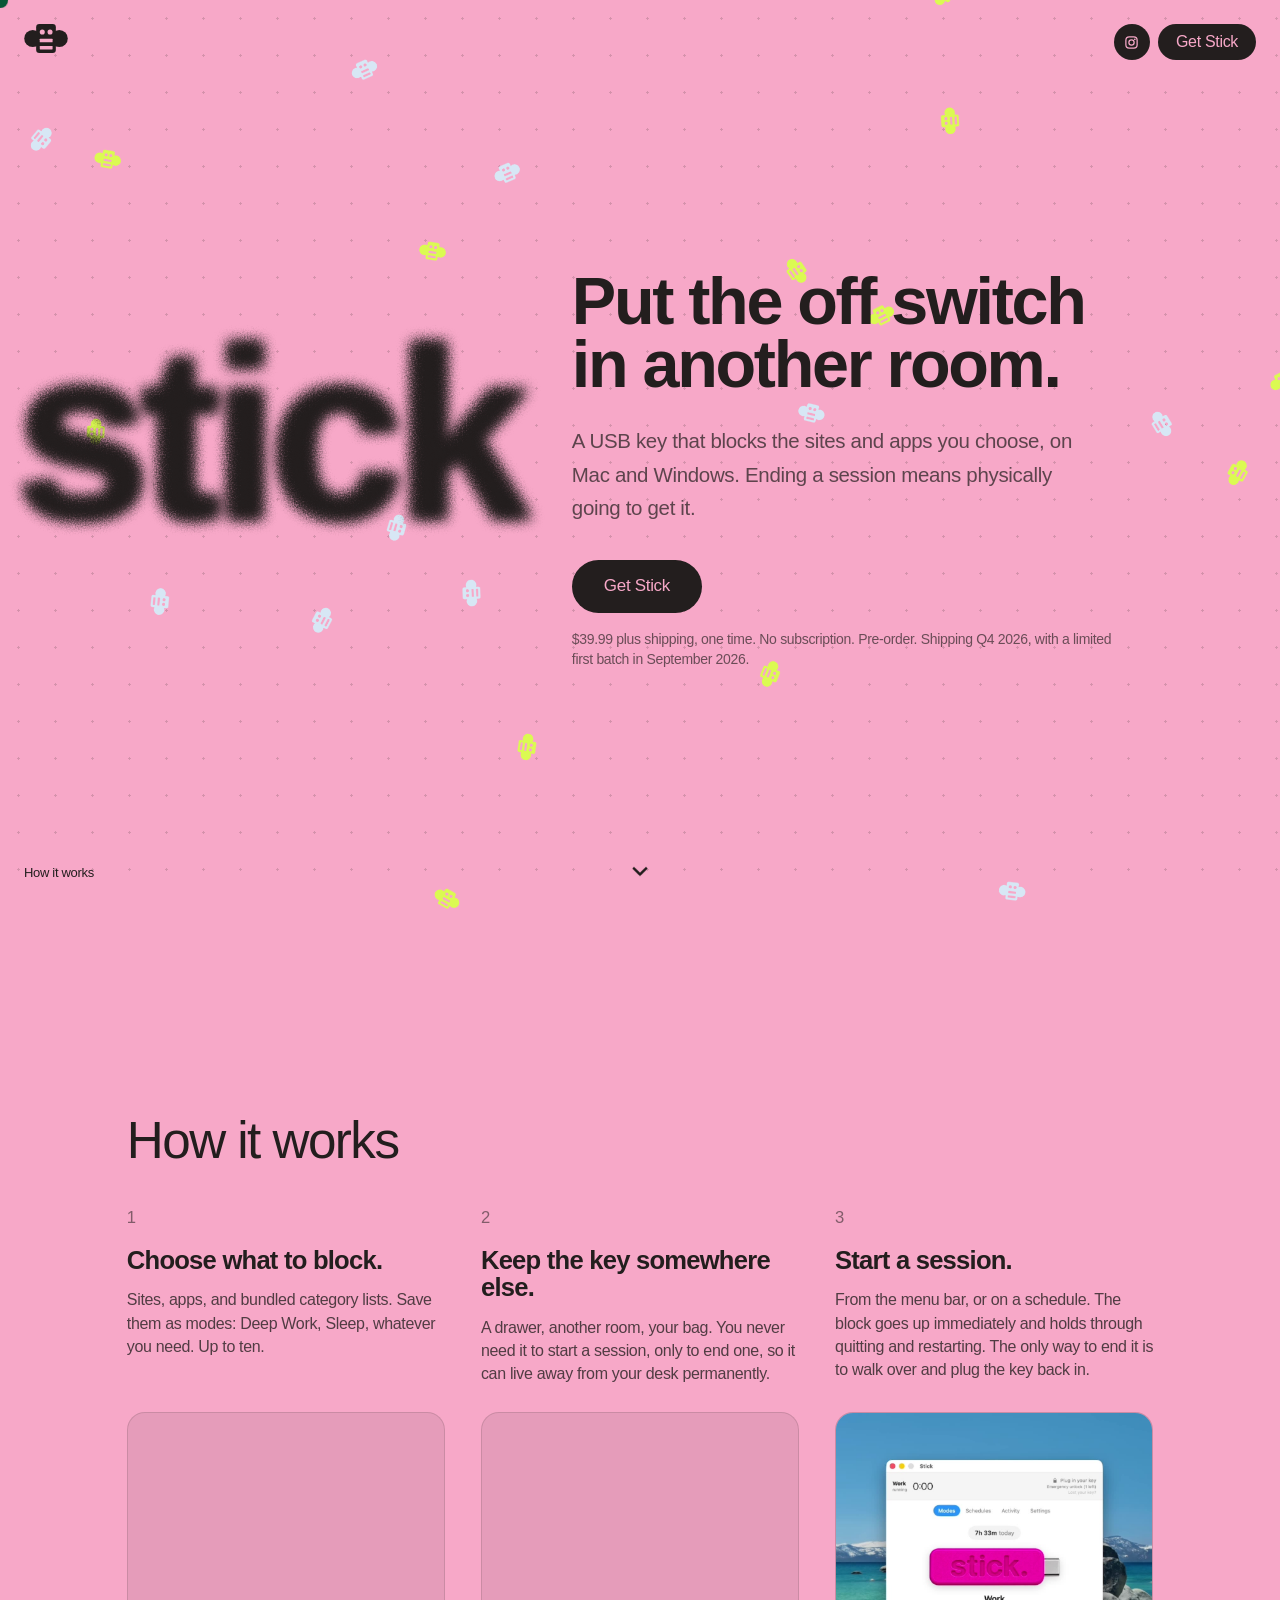
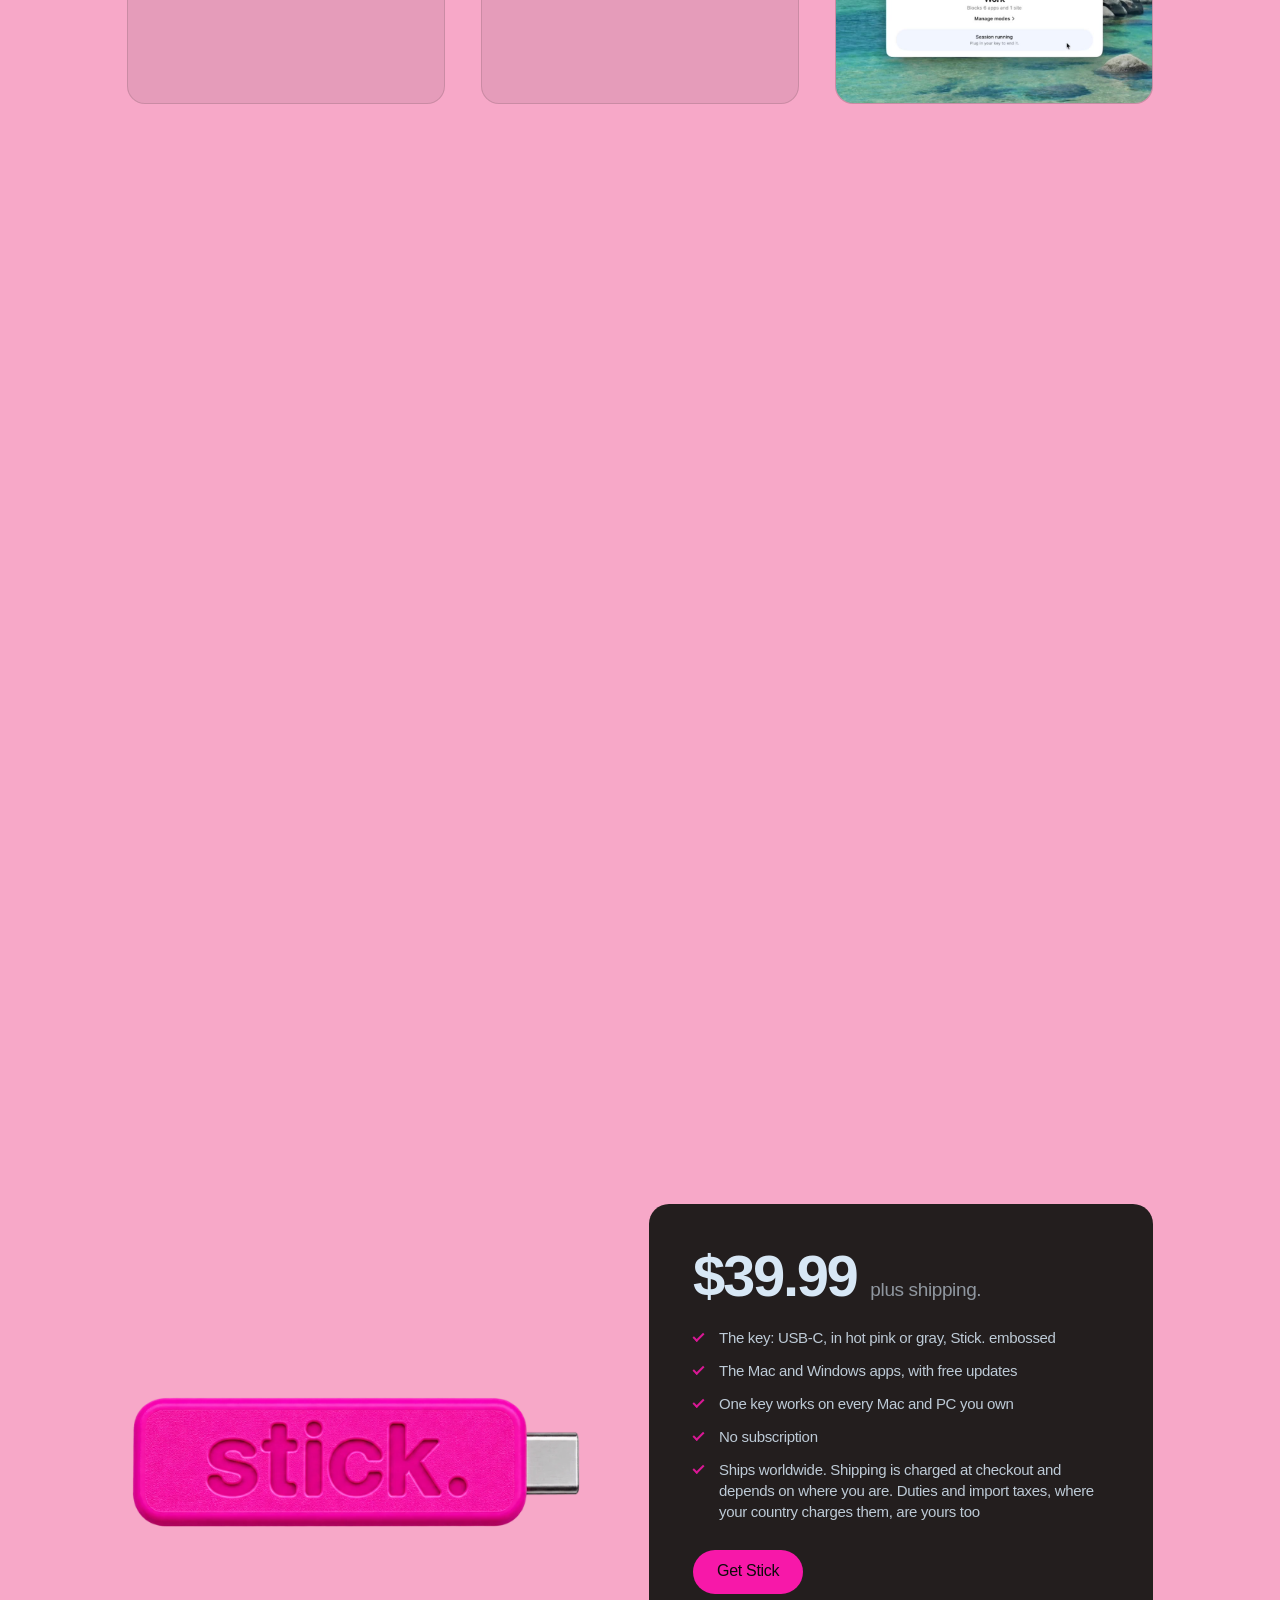
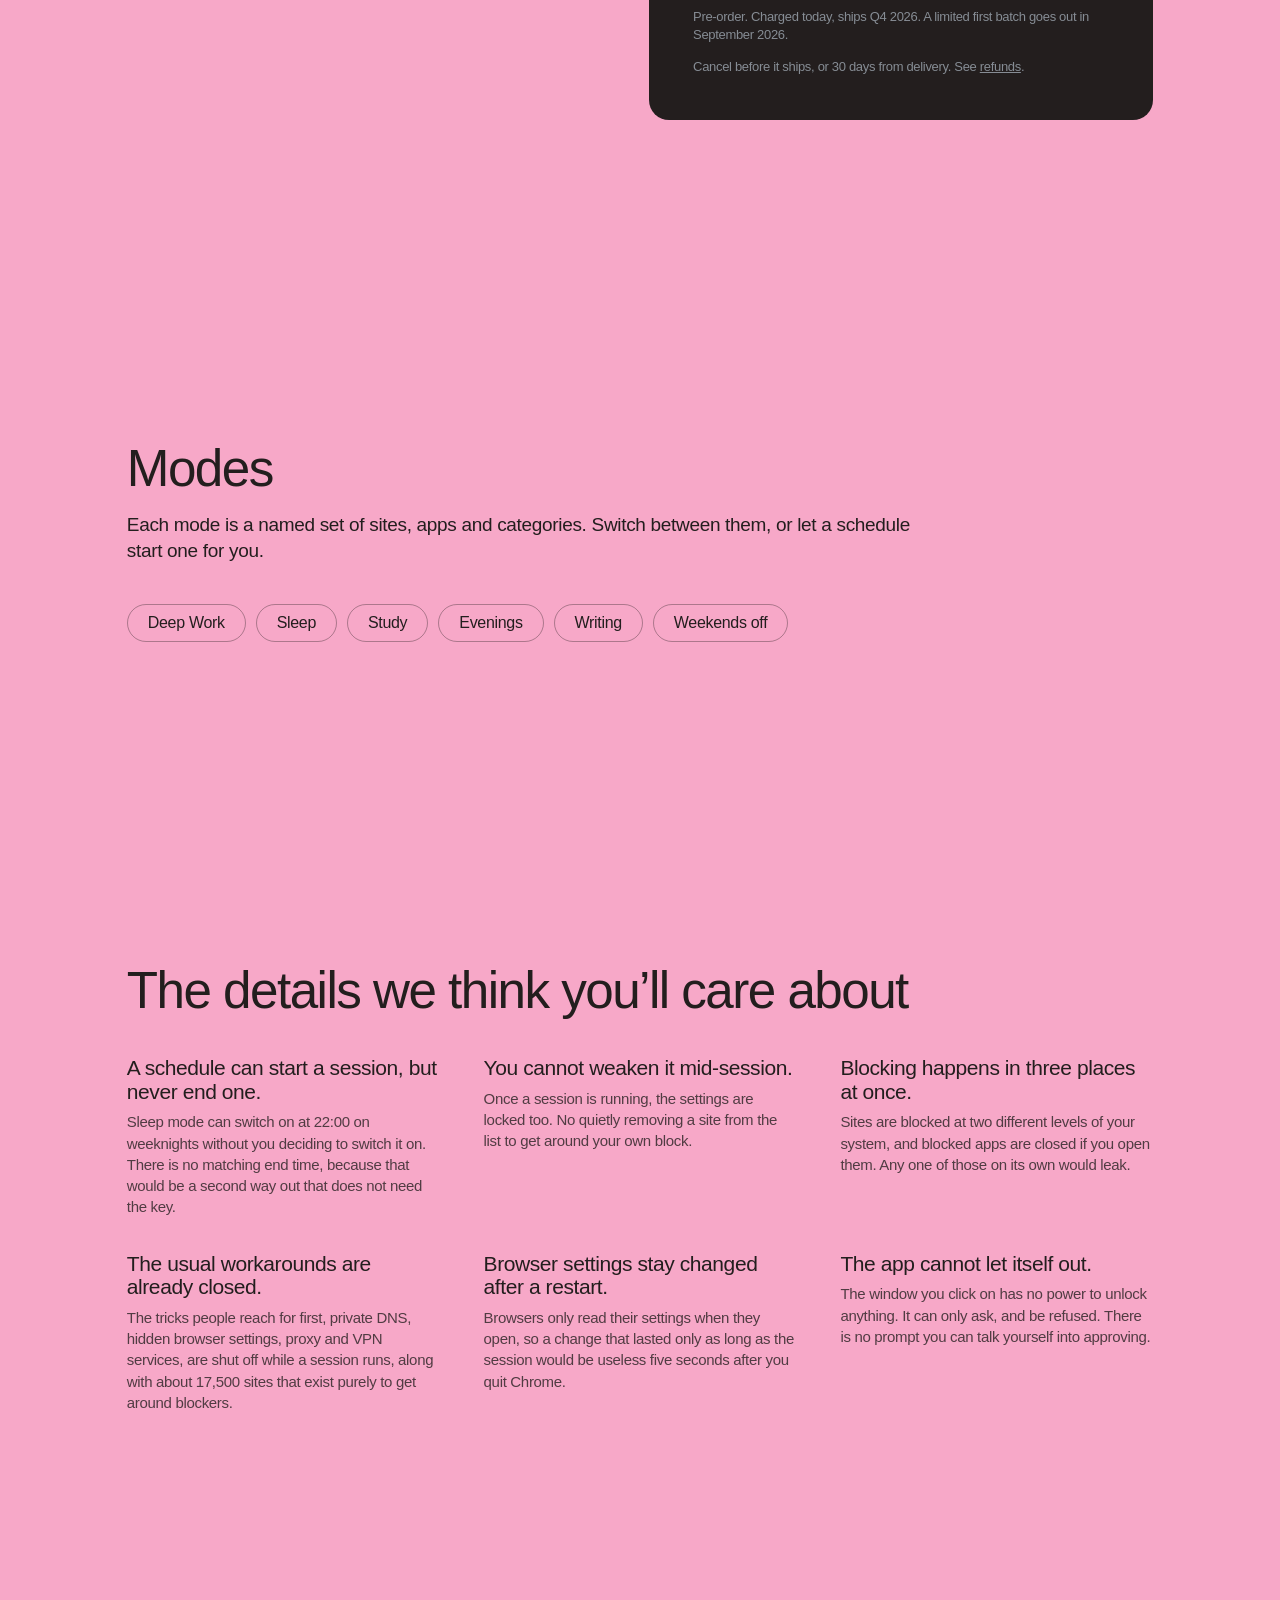
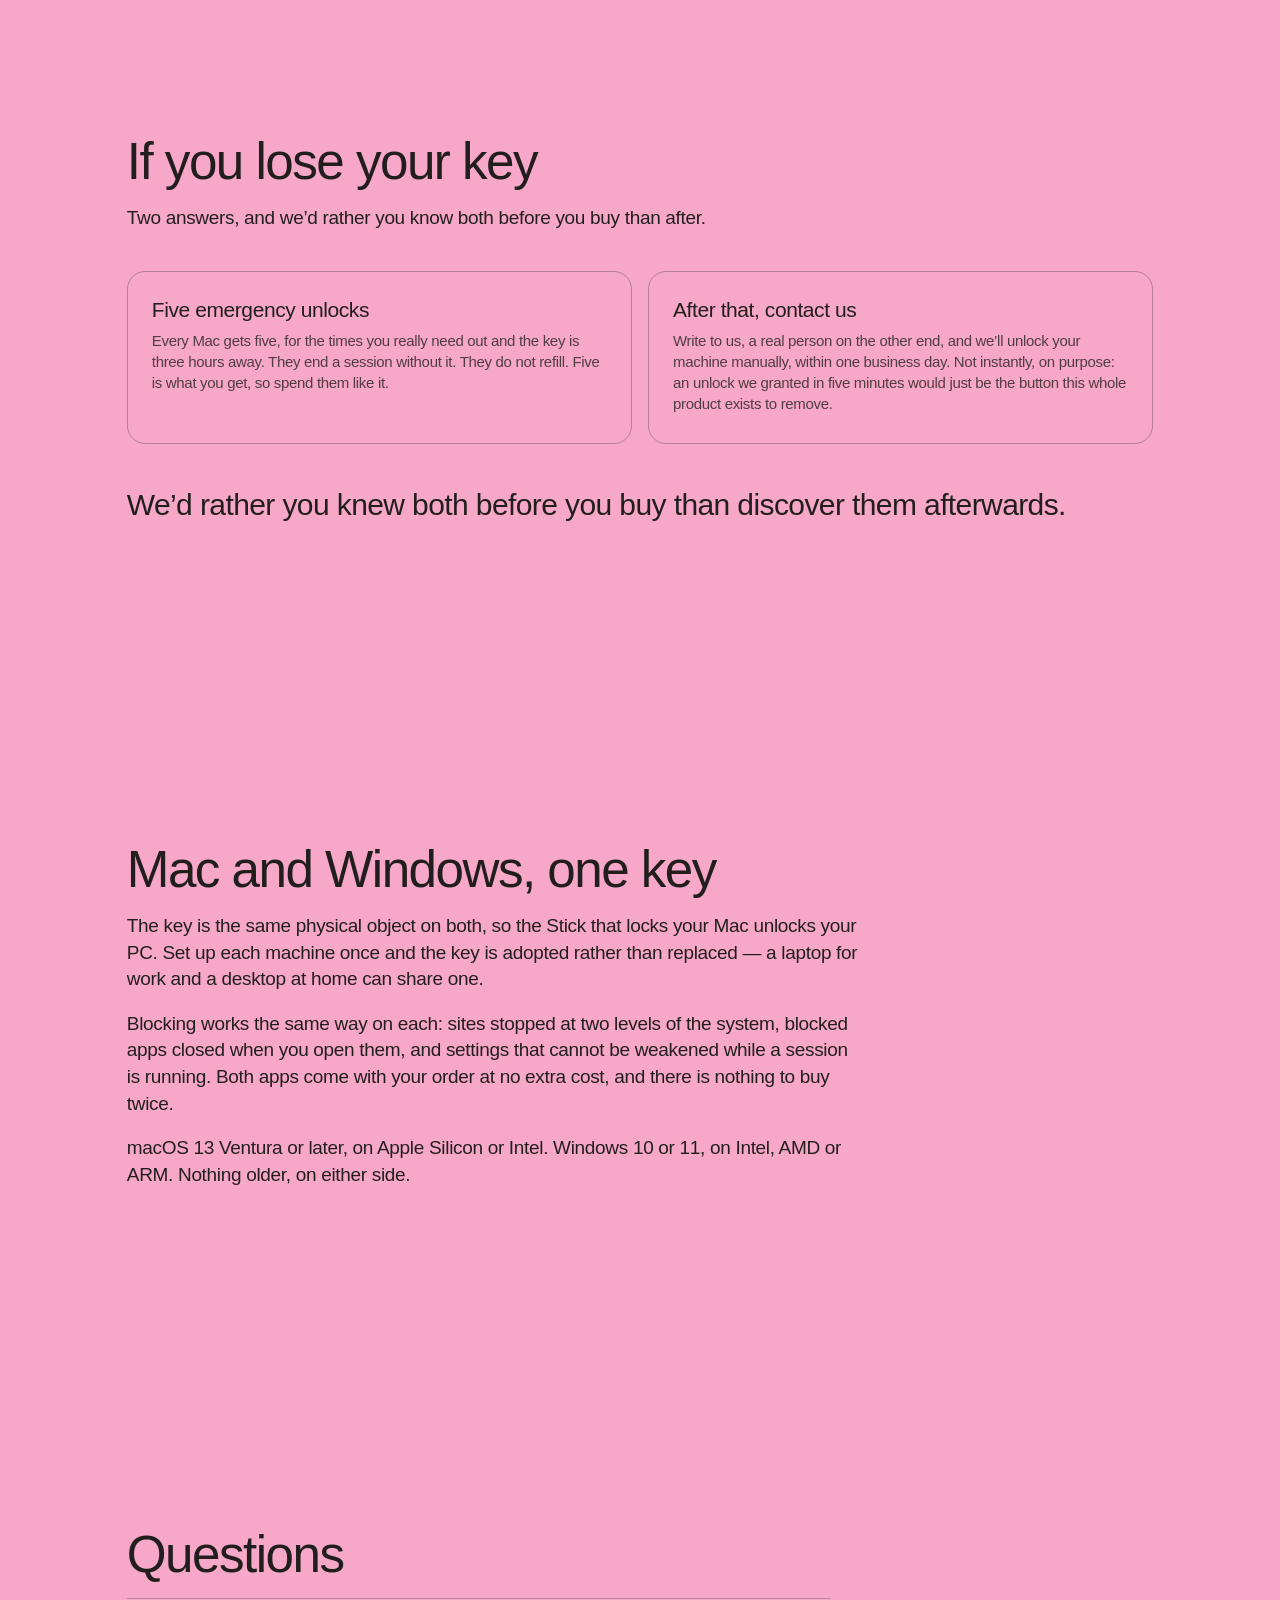
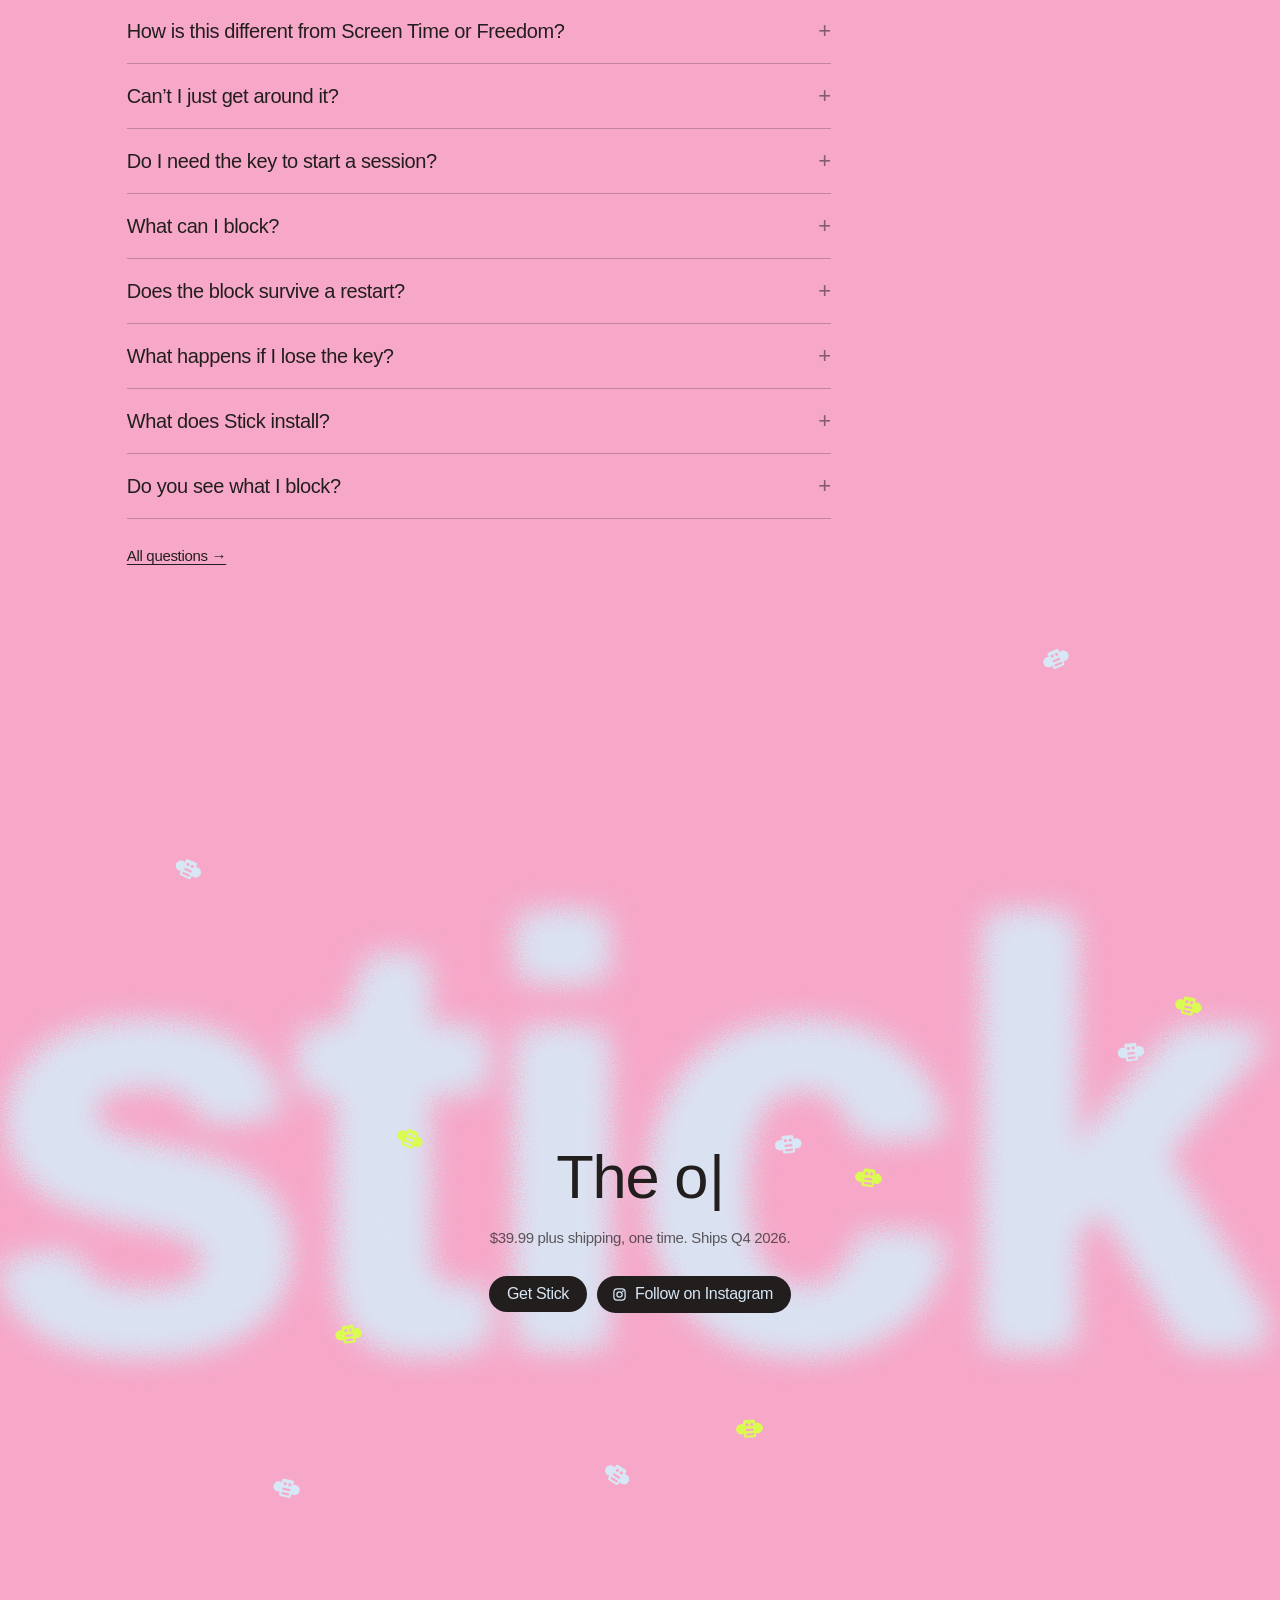
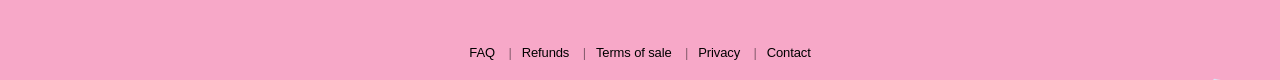
==== commit 57411fe3: "Colour-match the pricing button and checkmarks to the key Adds --stick-key (#f718a9), sampled from t" ====
--- a/index.html
+++ b/index.html
@@ -11,7 +11,7 @@
   <meta property="og:description" content="Stick is a USB key that blocks the sites and apps you choose, on Mac and Windows. Ending a session means physically going to get it.">
   <meta property="og:type" content="website">
   <meta name="twitter:card" content="summary_large_image">
-  <link rel="stylesheet" href="assets/styles.css?v=240e9503">
+  <link rel="stylesheet" href="assets/styles.css?v=d231fe8e">
   <script>document.documentElement.classList.add("js")</script>
 </head>
 <body>
--- a/assets/styles.css
+++ b/assets/styles.css
@@ -6,6 +6,7 @@
   --buzz-ink: #231e1e;
   --buzz-yellow: #d7d72e;
   --buzz-pink: #f7a8c8;
+  --stick-key: #f718a9; /* sampled from the lit face of the key photo */
   --buzz-lime: #dbfa52;
   --buzz-blue: #d7e7f5;
   --buzz-dot: rgba(35, 30, 30, 0.16);
@@ -905,11 +906,11 @@
   top: 0.45em;
   width: 11px;
   height: 6px;
-  border-left: 2px solid var(--buzz-pink);
-  border-bottom: 2px solid var(--buzz-pink);
+  border-left: 2px solid var(--stick-key);
+  border-bottom: 2px solid var(--stick-key);
   transform: rotate(-45deg);
 }
-.pricing-card .pricing-cta { color: var(--buzz-ink); background: var(--buzz-pink); }
+.pricing-card .pricing-cta { color: #0e0b0b; background: var(--stick-key); }
 .pricing-card .pricing-note { color: var(--buzz-blue); opacity: 0.55; }
 
 /* --------------------------------------------------------------------------
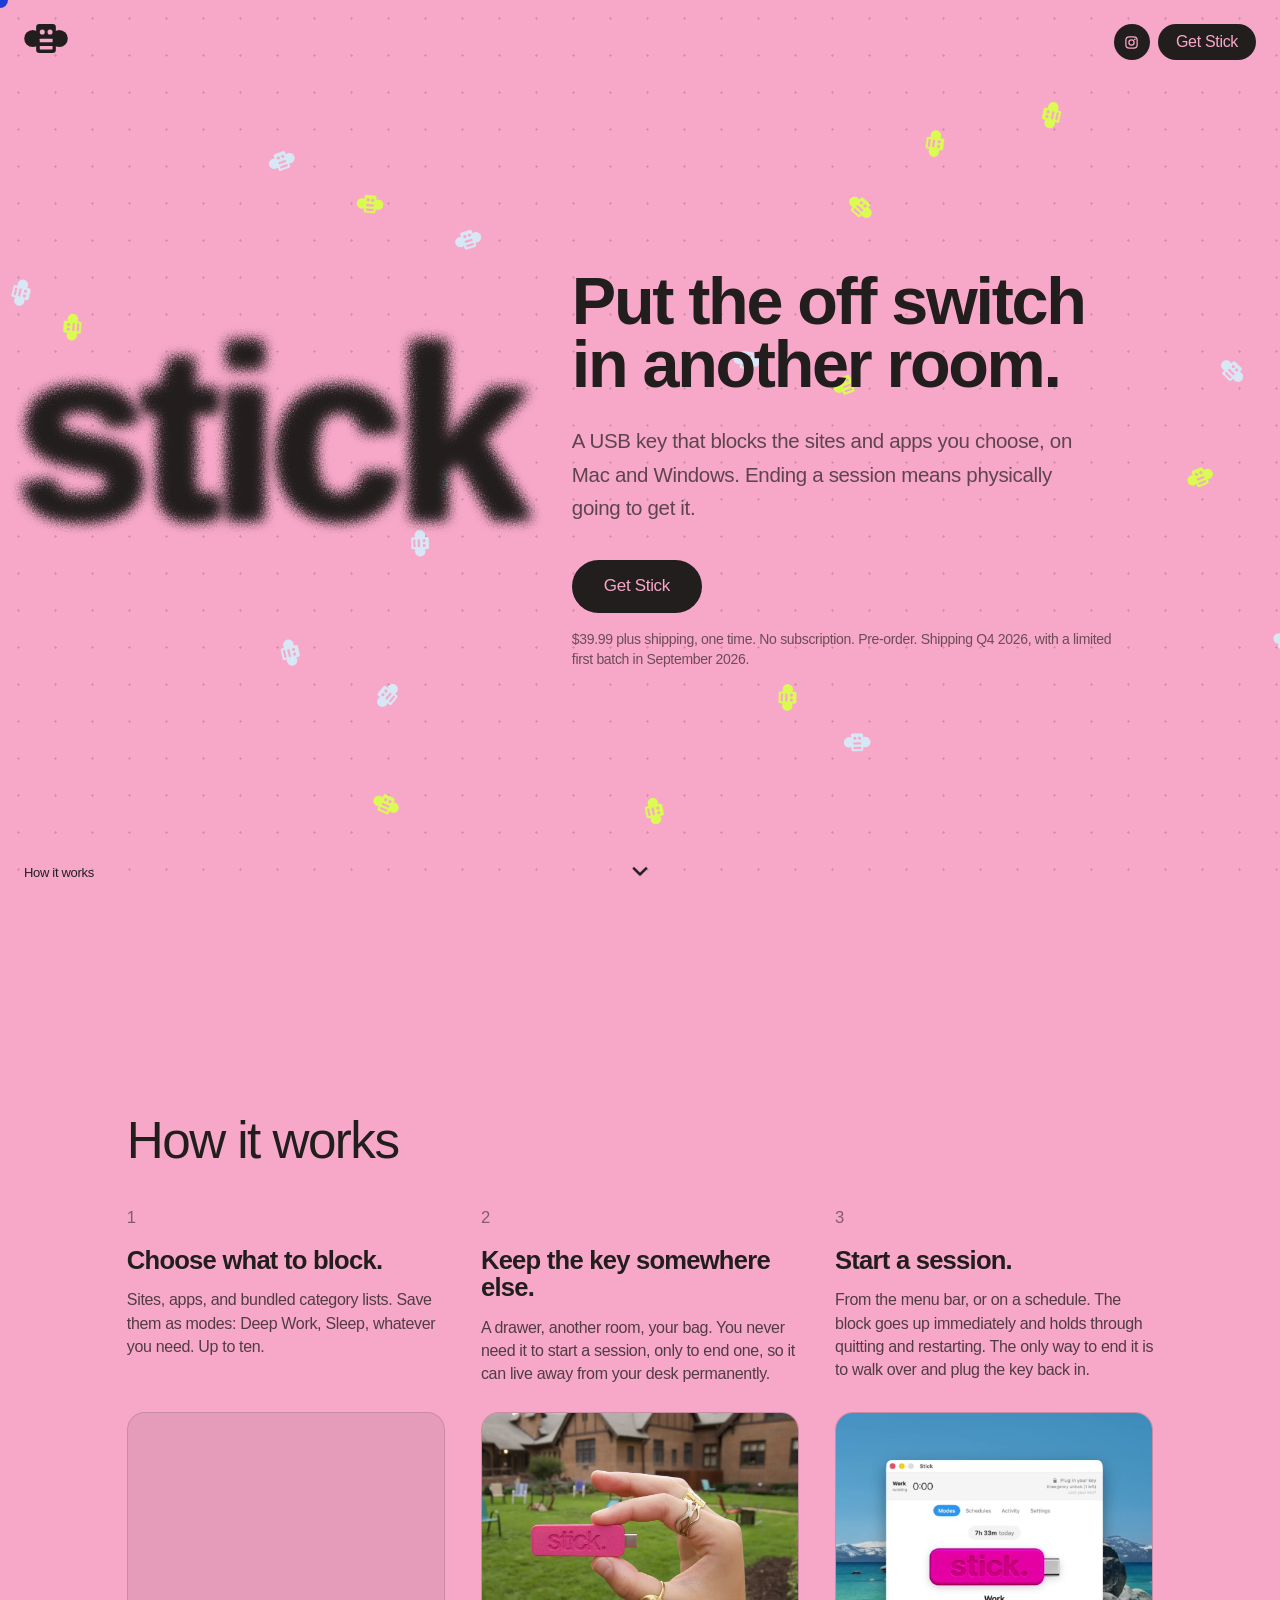
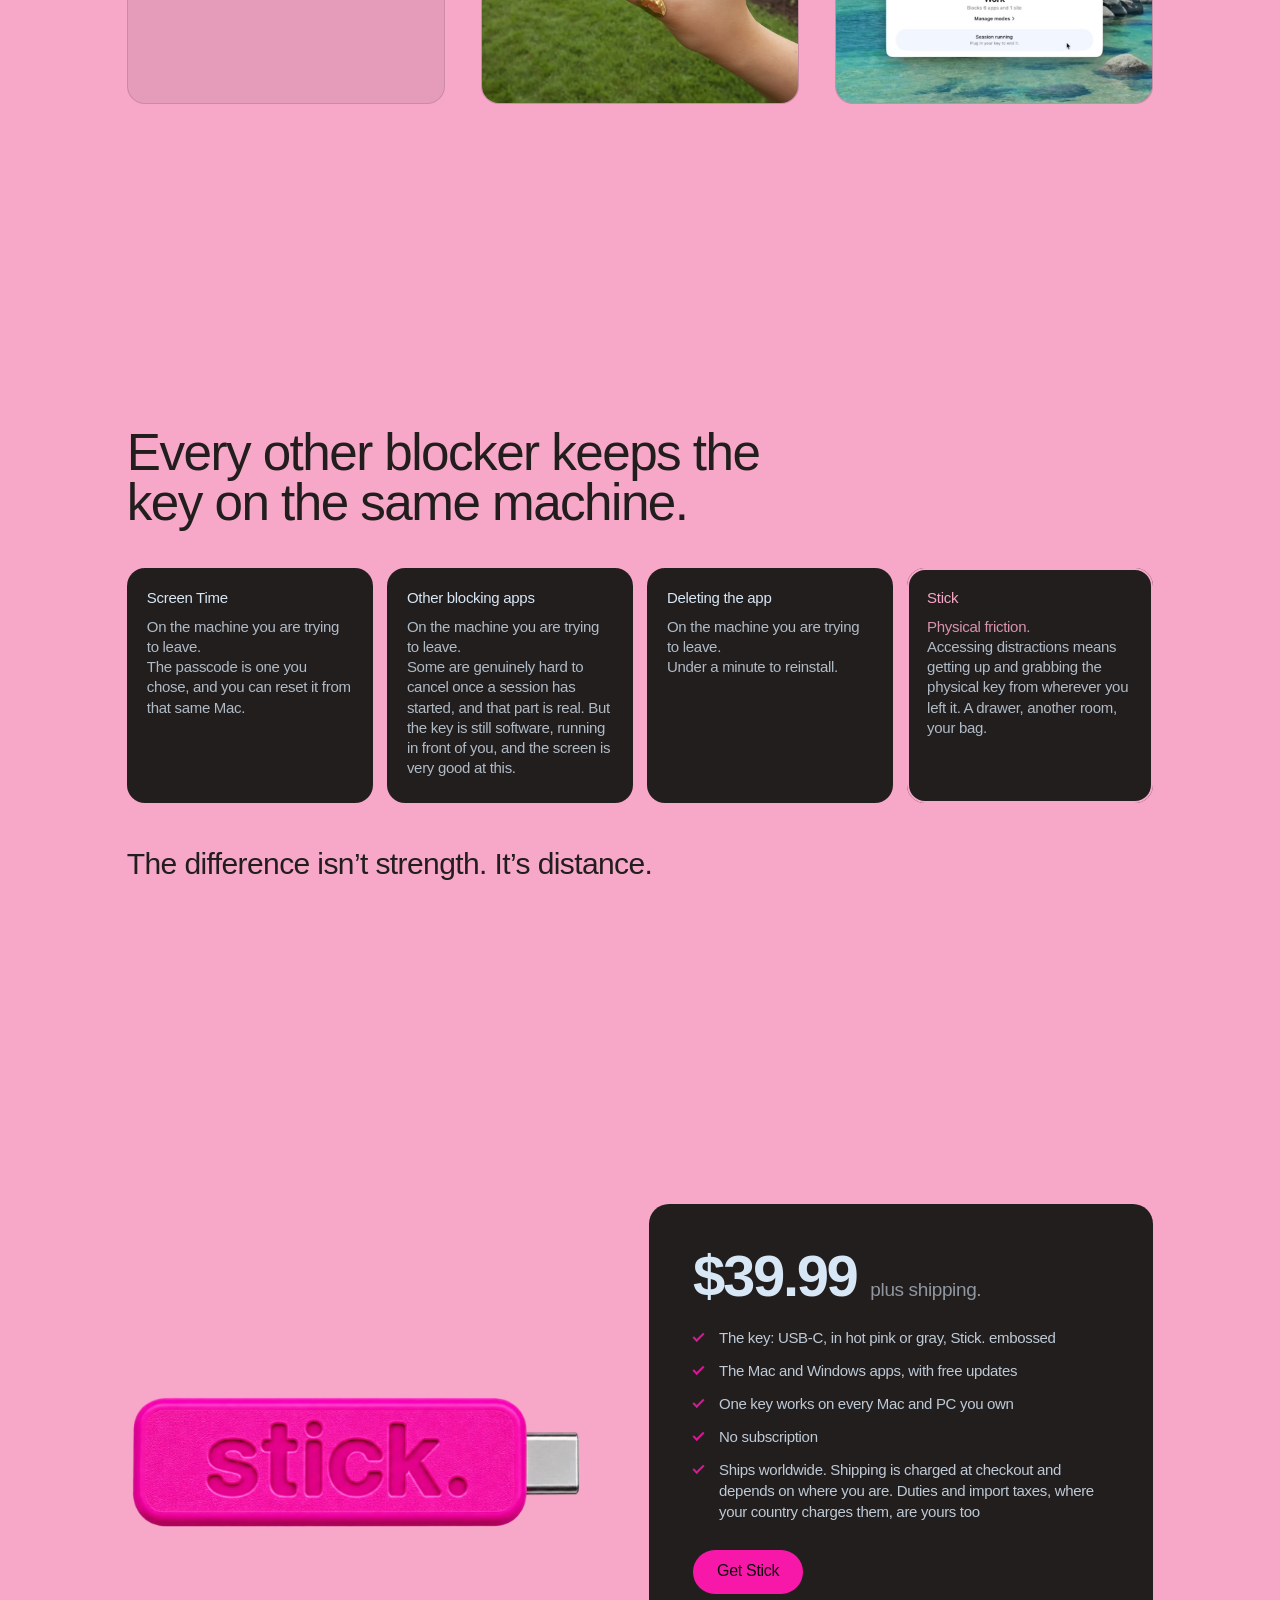
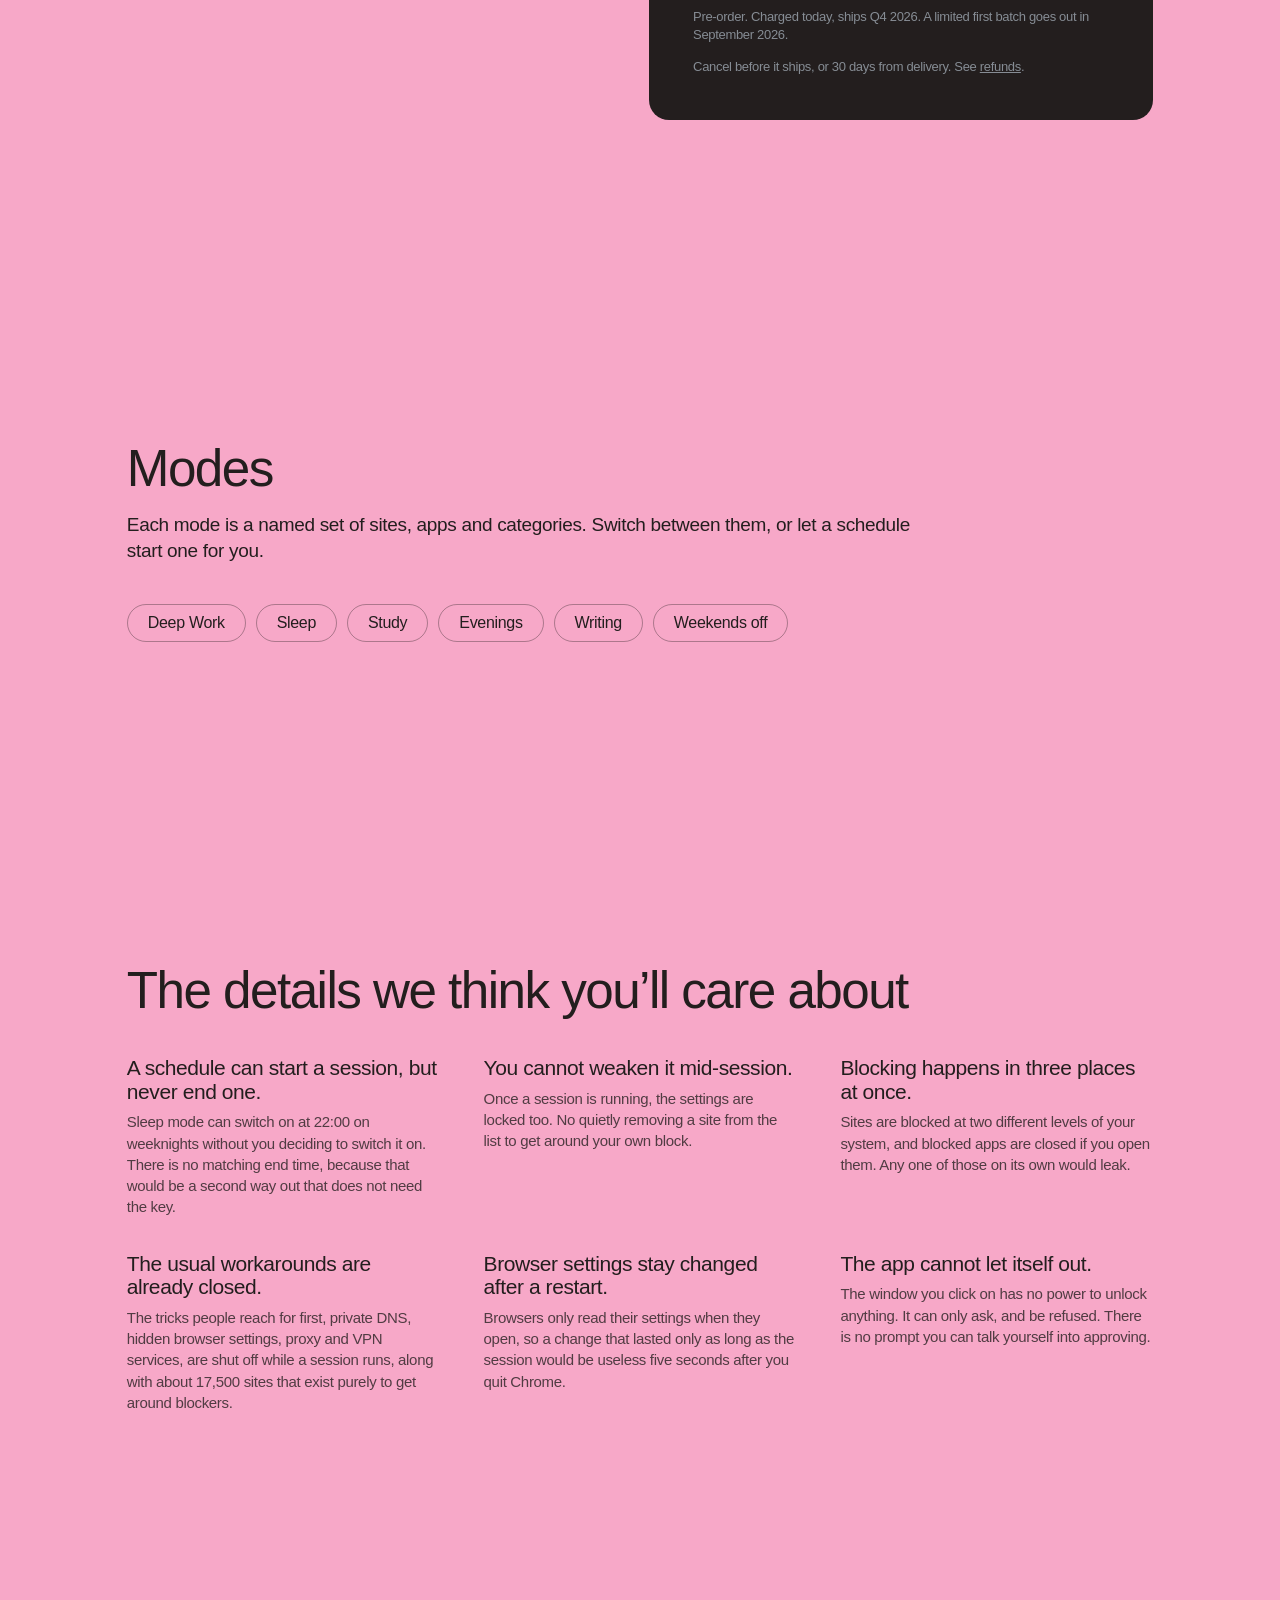
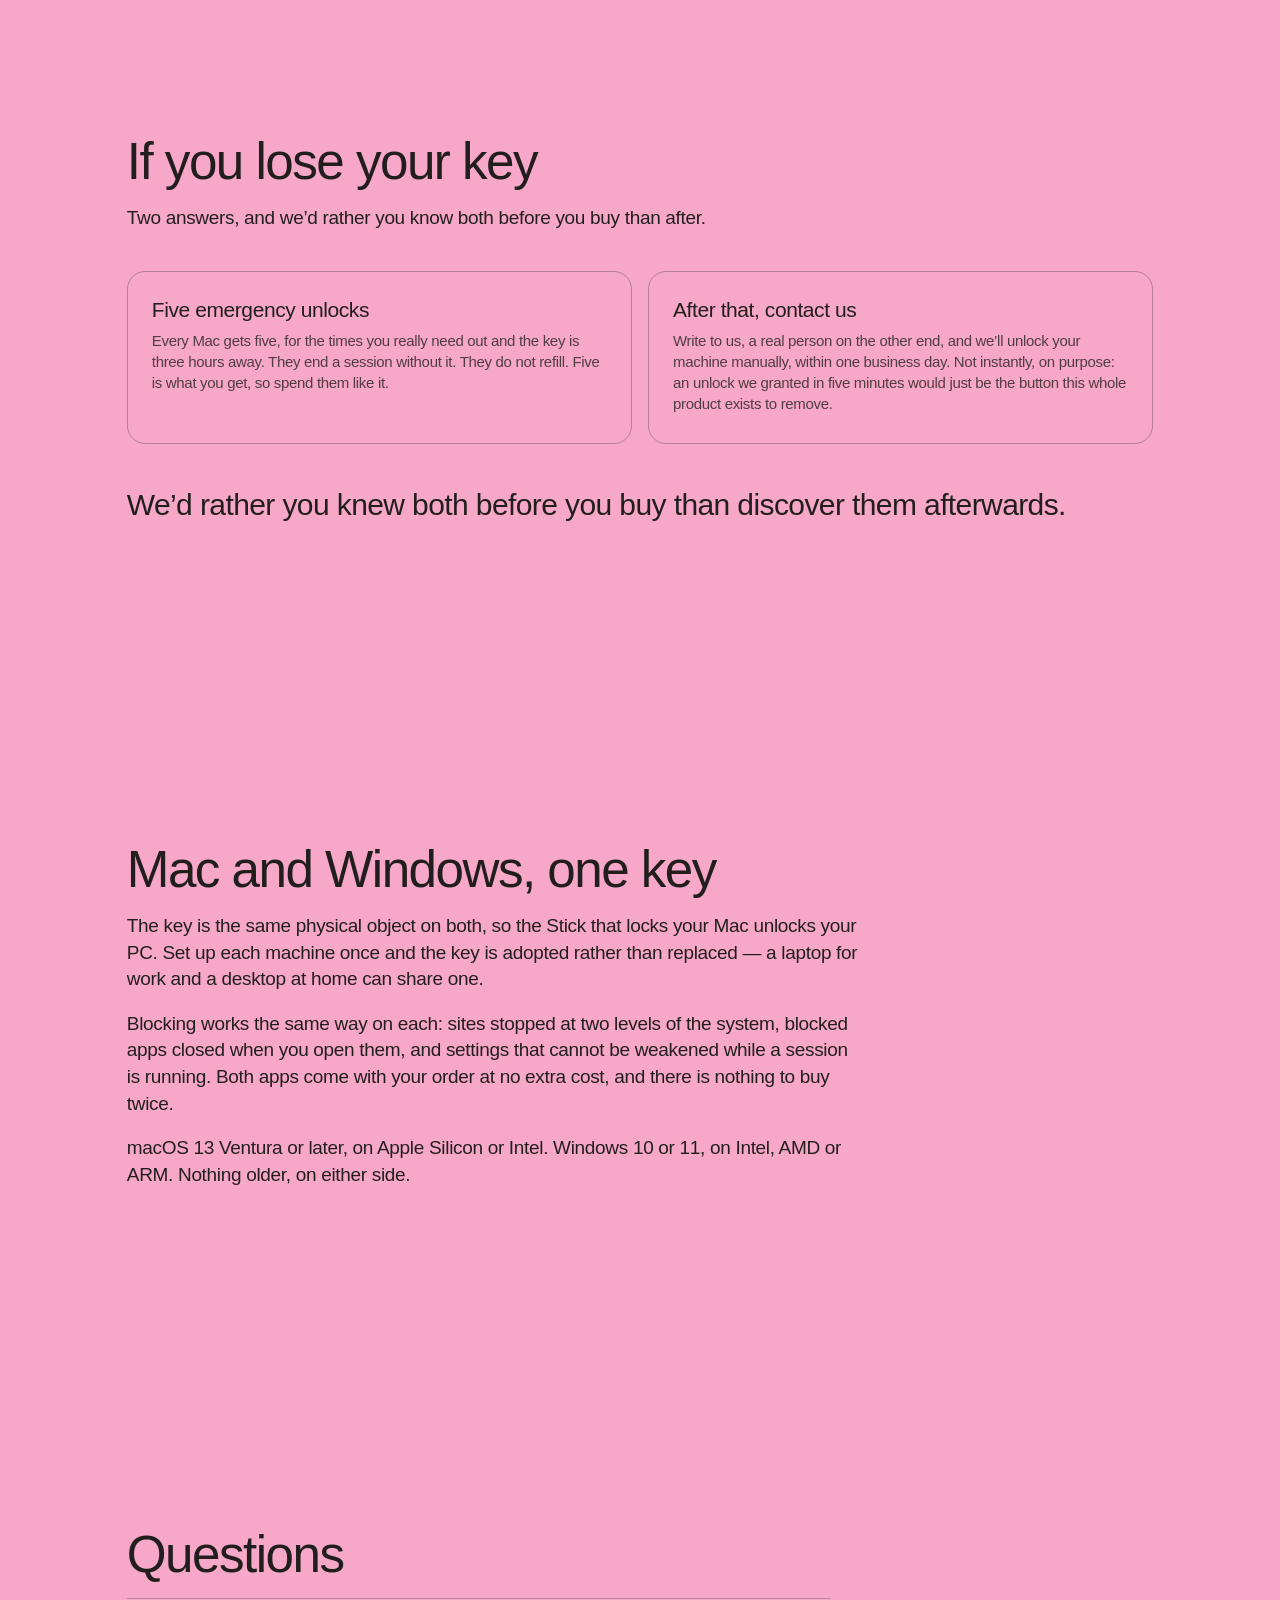
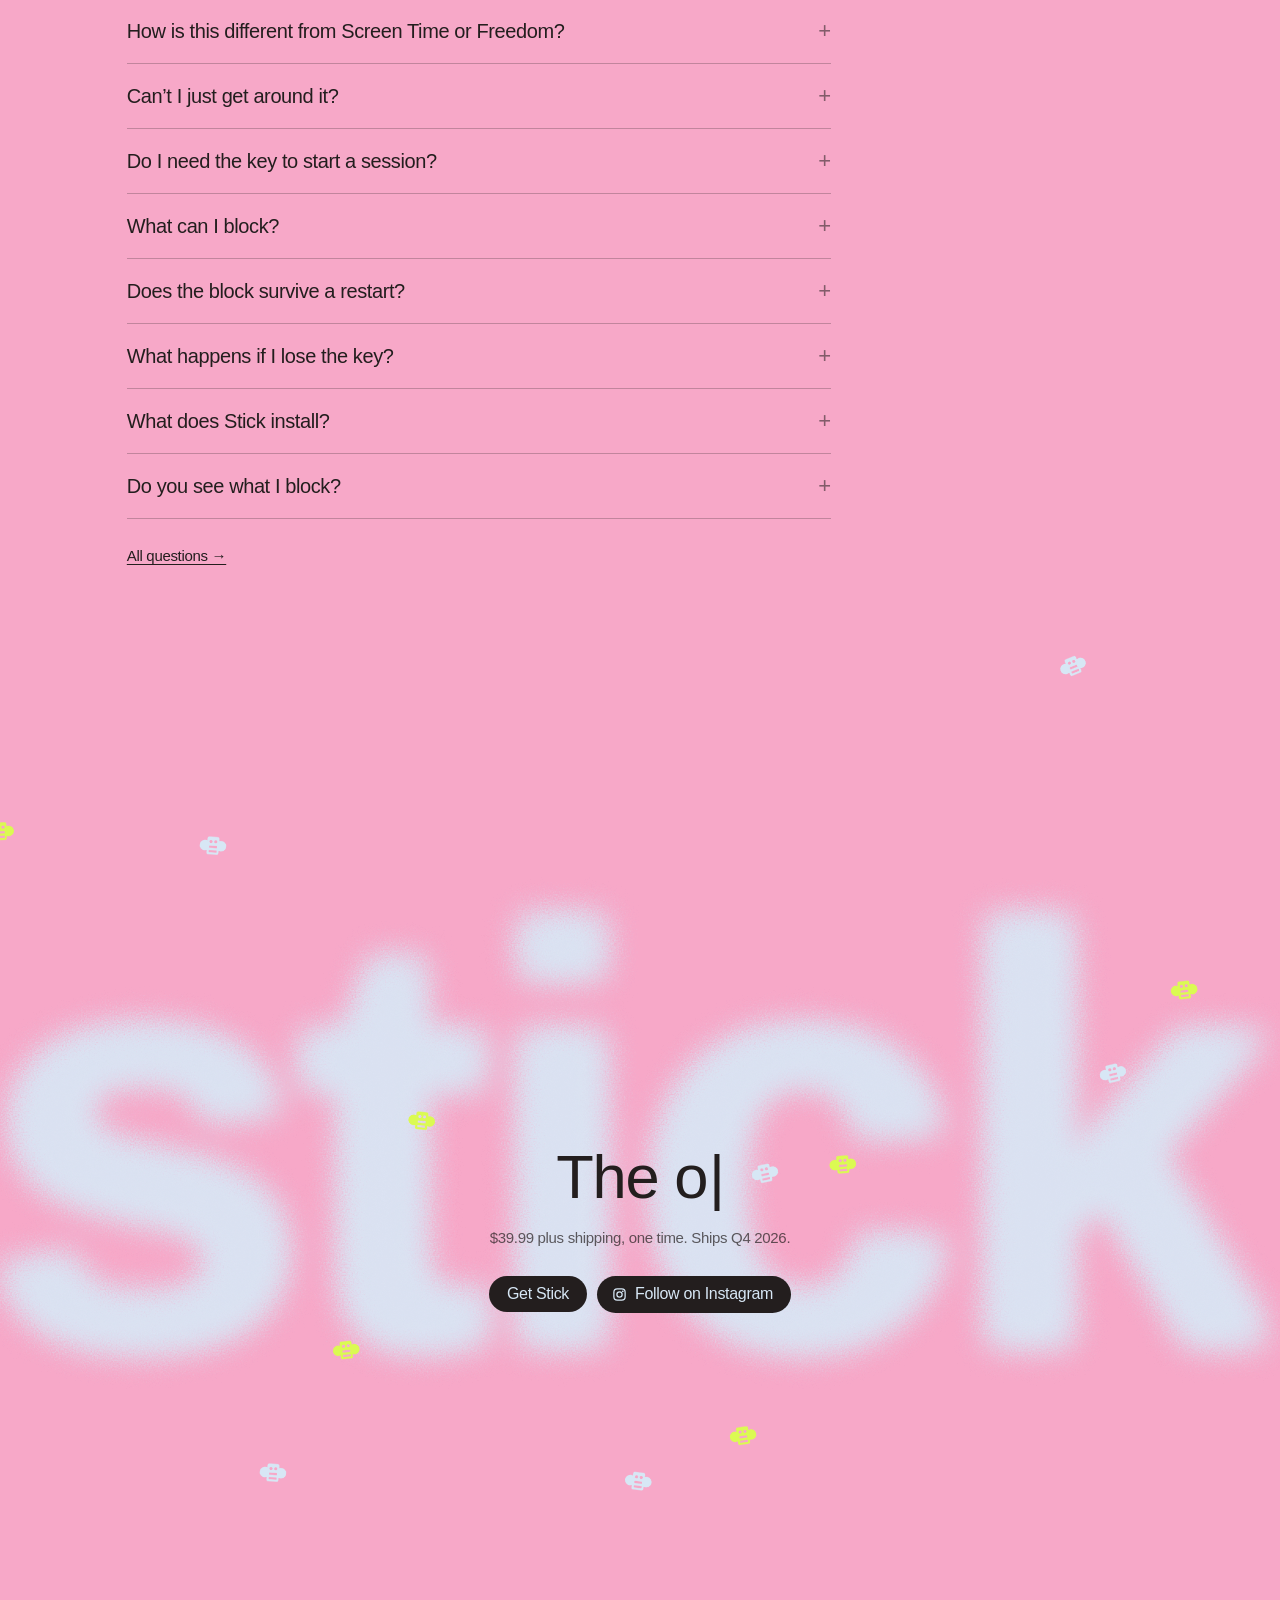
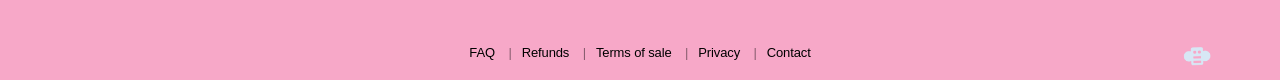
==== commit 955f94a8: "Make the cursor deep blue, with text, link and dark-surface states The dot was white with mix-blend-" ====
--- a/index.html
+++ b/index.html
@@ -11,7 +11,7 @@
   <meta property="og:description" content="Stick is a USB key that blocks the sites and apps you choose, on Mac and Windows. Ending a session means physically going to get it.">
   <meta property="og:type" content="website">
   <meta name="twitter:card" content="summary_large_image">
-  <link rel="stylesheet" href="assets/styles.css?v=d231fe8e">
+  <link rel="stylesheet" href="assets/styles.css?v=68244ba5">
   <script>document.documentElement.classList.add("js")</script>
 </head>
 <body>
@@ -404,6 +404,6 @@
     </div>
   </main>
 
-  <script src="assets/app.js?v=2a2a80d7"></script>
+  <script src="assets/app.js?v=9b7a074d"></script>
 </body>
 </html>
--- a/assets/styles.css
+++ b/assets/styles.css
@@ -71,20 +71,37 @@
   background-size: 37px 37px;
 }
 
+/* Deep blue by default, whatever the background. It changes shape over text
+   and links, and lightens only where blue would vanish (dark surfaces). */
 .cursor-dot {
+  --cursor-color: #1b3fd6;
   position: fixed;
   top: 0;
   left: 0;
+  box-sizing: border-box;
   width: 16px;
   height: 16px;
   border-radius: 50%;
-  background: #fff;
-  mix-blend-mode: difference;
+  background: var(--cursor-color);
+  border: 2px solid transparent;
   pointer-events: none;
   z-index: 9999;
   opacity: 0;
   will-change: transform;
-  transition: opacity 0.25s ease;
+  transition: width 0.22s ease, height 0.22s ease, background-color 0.22s ease,
+    border-color 0.22s ease, opacity 0.25s ease;
+}
+.cursor-dot.on-dark { --cursor-color: #cfe0ff; }
+.cursor-dot.is-text {
+  width: 10px;
+  height: 10px;
+  background: var(--stick-key);
+}
+.cursor-dot.is-link {
+  width: 44px;
+  height: 44px;
+  background: color-mix(in srgb, var(--cursor-color) 14%, transparent);
+  border-color: var(--cursor-color);
 }
 
 html.cursor-none,
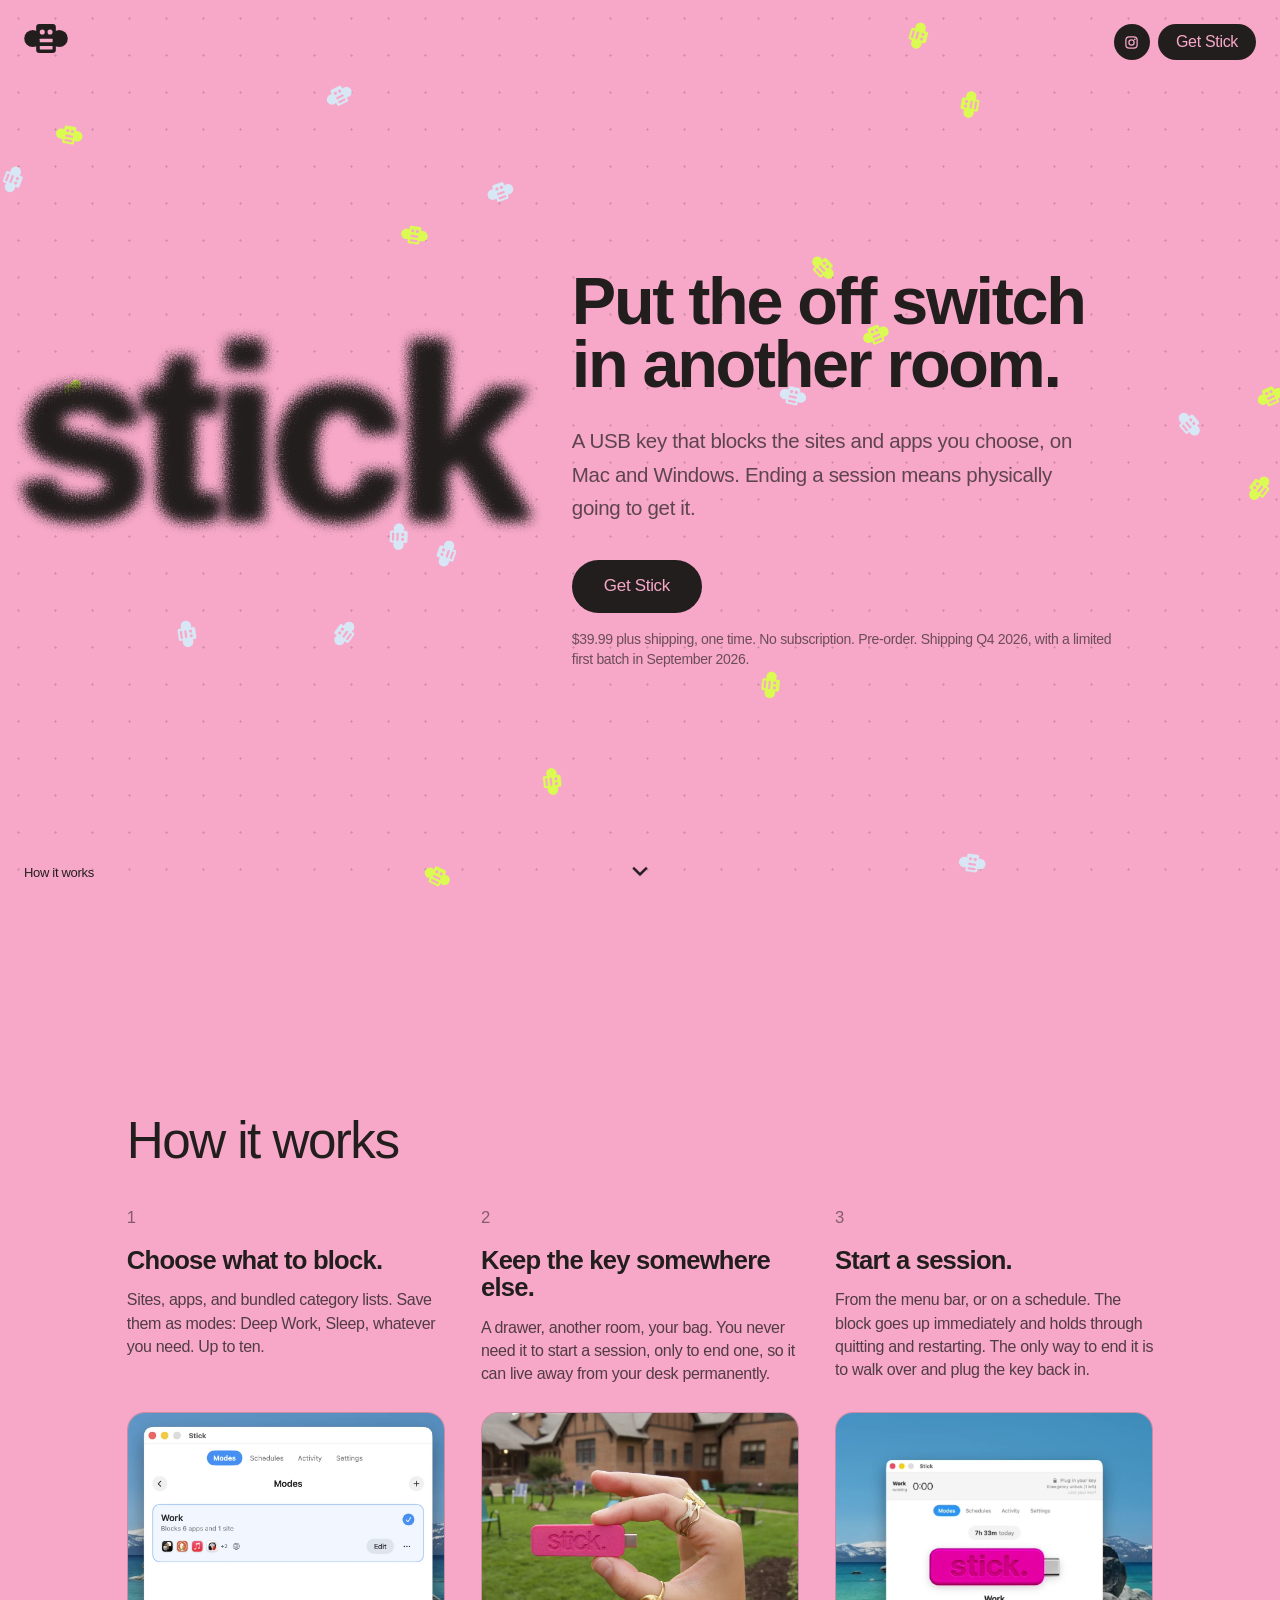
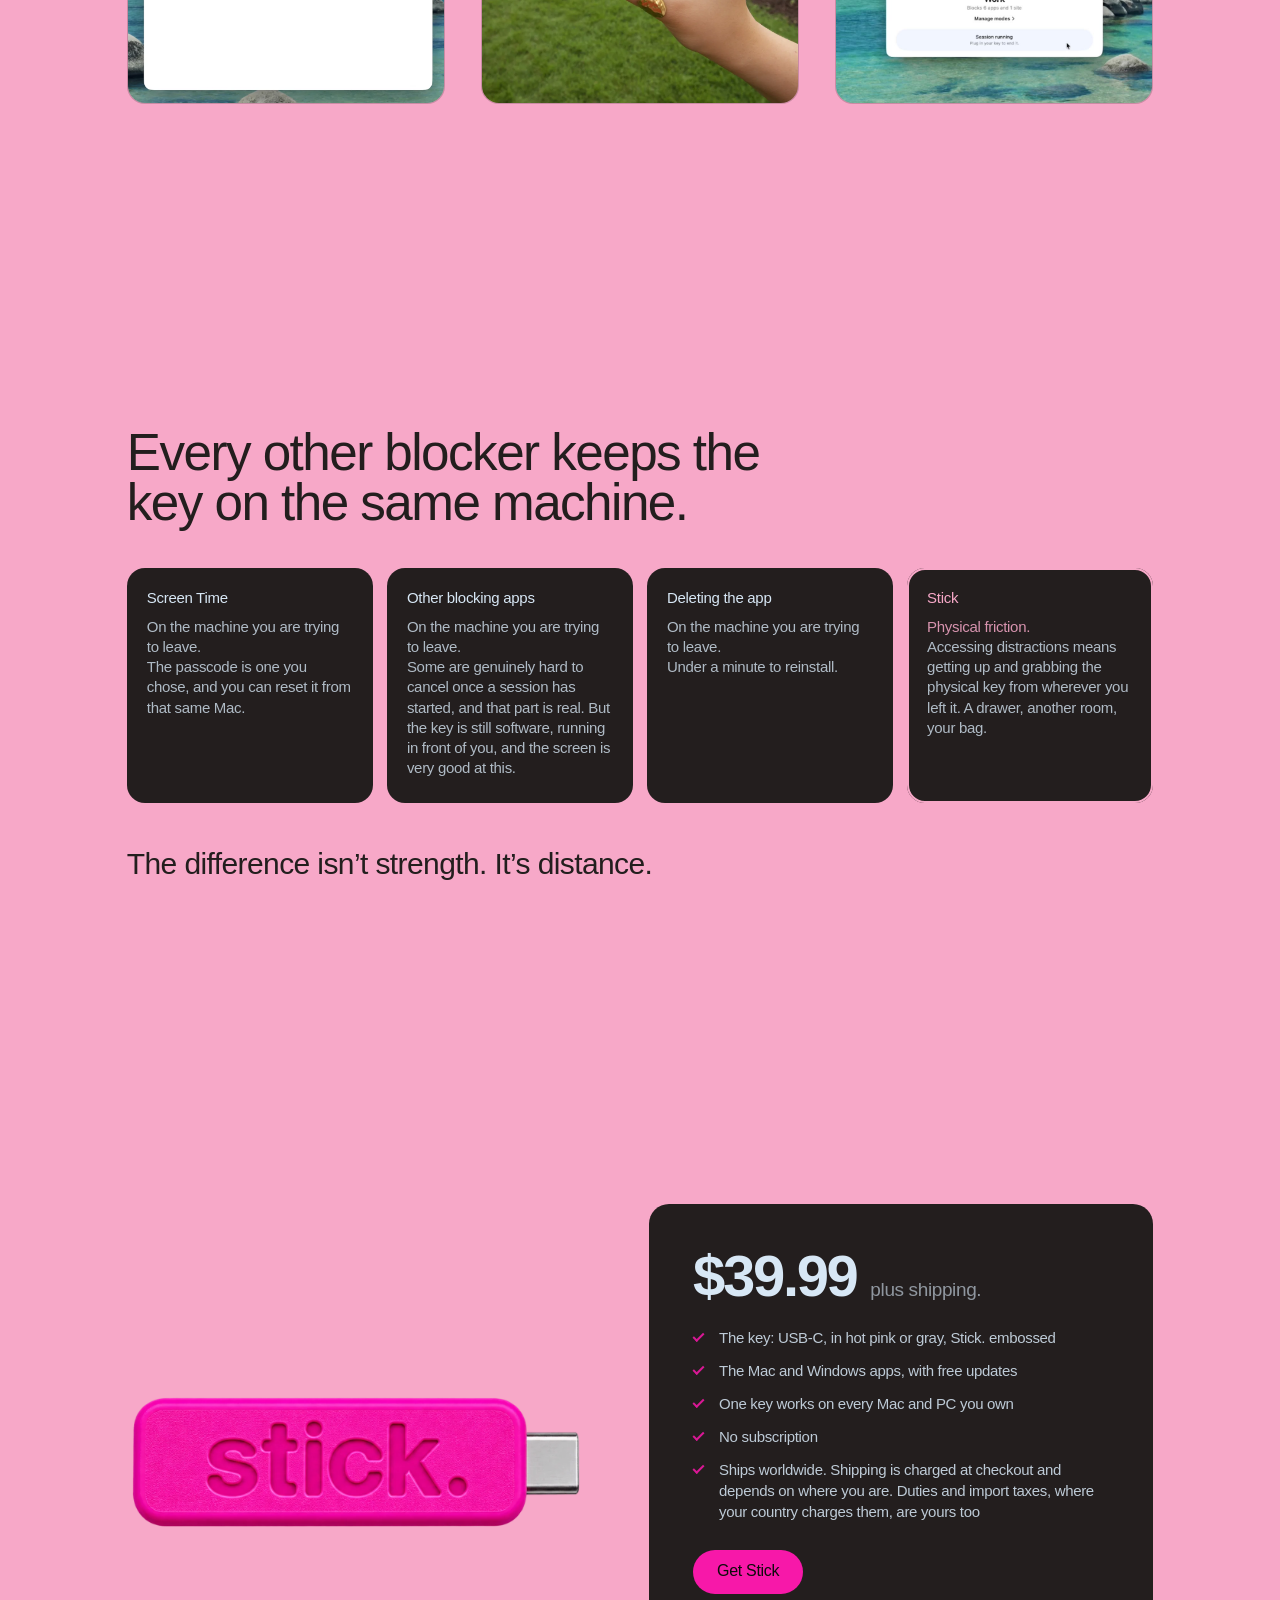
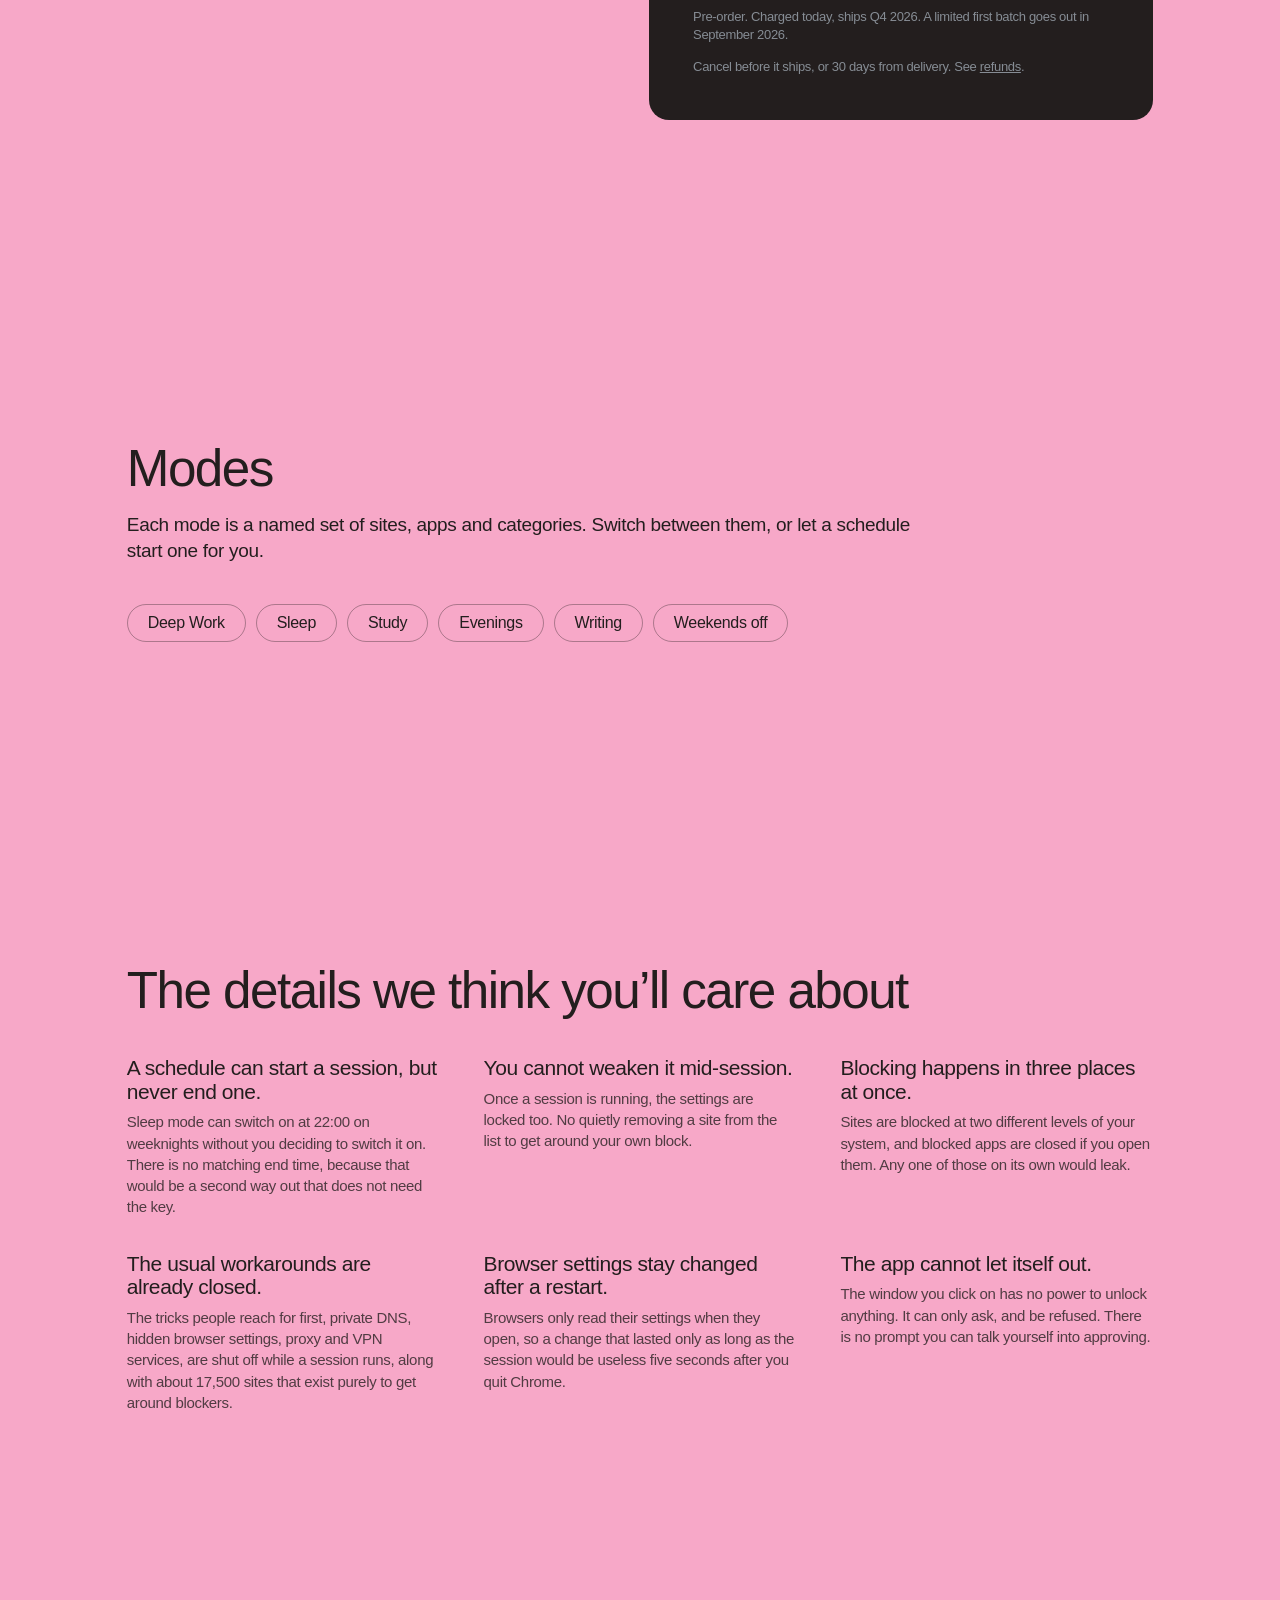
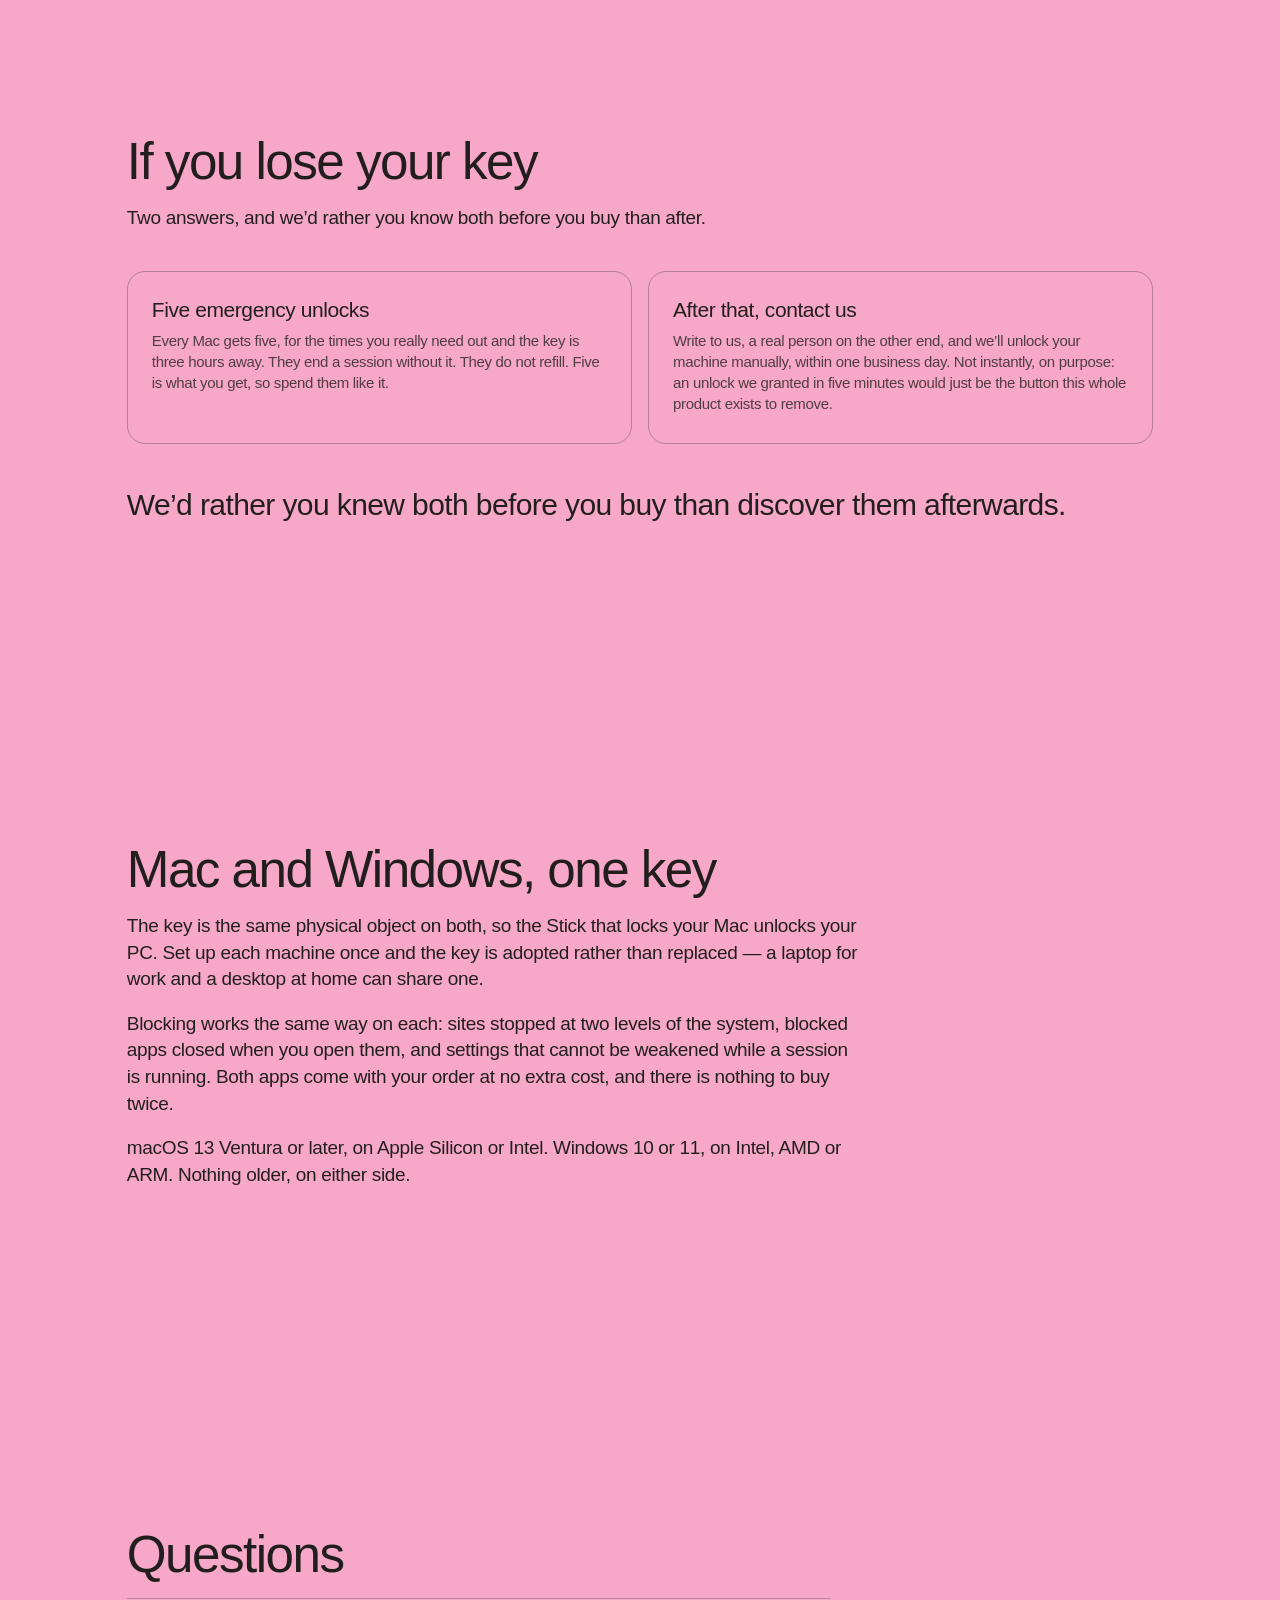
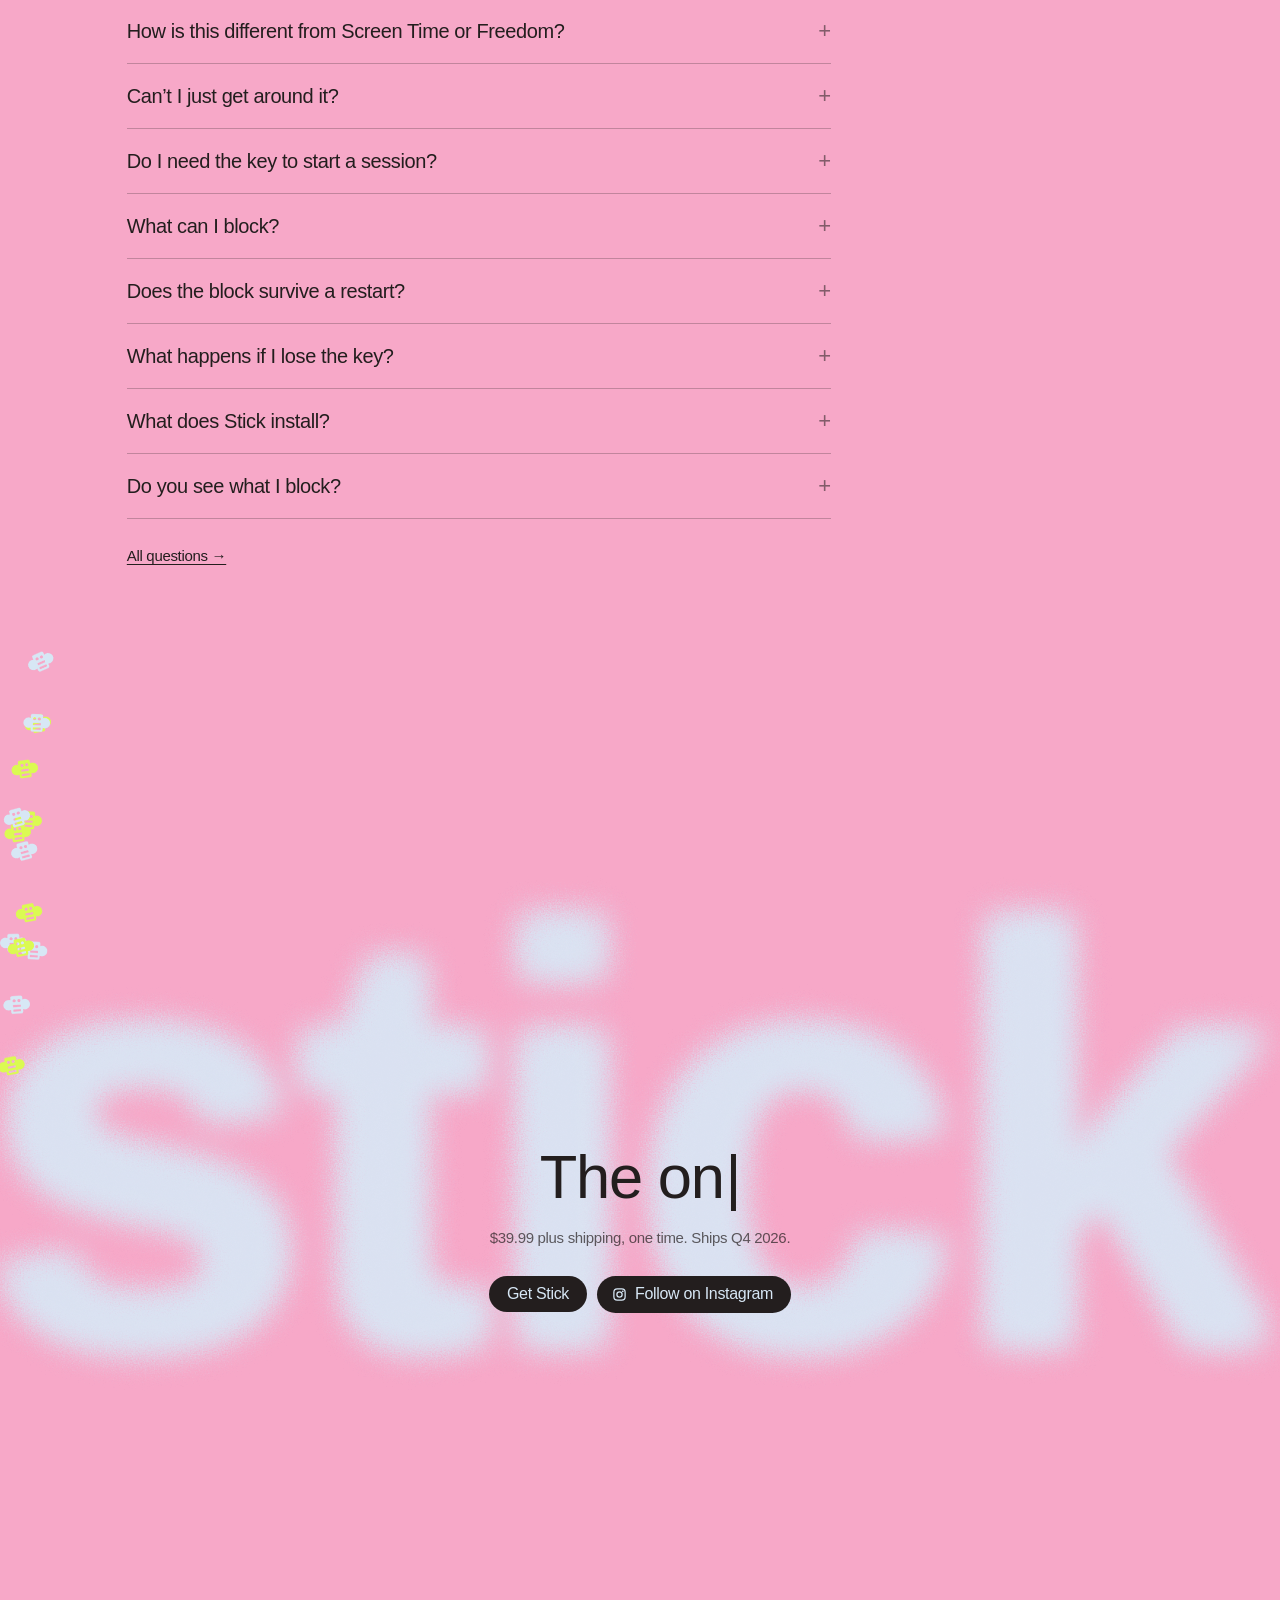
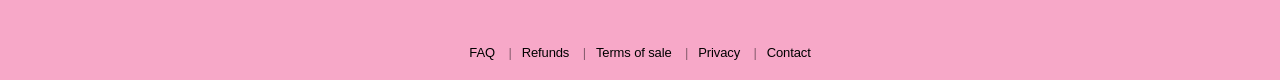
==== commit 3fecbe65: "Use normal cursor shapes, coloured deep blue Replaces the following dot with the standard arrow, poi" ====
--- a/index.html
+++ b/index.html
@@ -11,13 +11,12 @@
   <meta property="og:description" content="Stick is a USB key that blocks the sites and apps you choose, on Mac and Windows. Ending a session means physically going to get it.">
   <meta property="og:type" content="website">
   <meta name="twitter:card" content="summary_large_image">
-  <link rel="stylesheet" href="assets/styles.css?v=68244ba5">
+  <link rel="stylesheet" href="assets/styles.css?v=181e6839">
   <script>document.documentElement.classList.add("js")</script>
 </head>
 <body>
   <div class="bg-wash" aria-hidden="true"></div>
   <div class="bg-dots" aria-hidden="true"></div>
-  <div class="cursor-dot" aria-hidden="true"></div>
 
   <button class="chrome-logo hover-fade" type="button" aria-label="Back to top">
     <svg class="chrome-bee-logo" viewBox="0 0 466 309" width="44" height="29" aria-hidden="true" focusable="false">
@@ -404,6 +403,6 @@
     </div>
   </main>
 
-  <script src="assets/app.js?v=9b7a074d"></script>
+  <script src="assets/app.js?v=f40193cb"></script>
 </body>
 </html>
--- a/assets/styles.css
+++ b/assets/styles.css
@@ -7,6 +7,11 @@
   --buzz-yellow: #d7d72e;
   --buzz-pink: #f7a8c8;
   --stick-key: #f718a9; /* sampled from the lit face of the key photo */
+  /* Standard cursor shapes in deep blue, outlined in white so they read on
+     every background. The keyword after each is the fallback. */
+  --cursor-arrow: url("data:image/svg+xml,%3Csvg xmlns='http://www.w3.org/2000/svg' width='24' height='24' viewBox='0 0 24 24'%3E%3Cpath d='M4 2.5v17.2l4.6-4.4 3 6.8 3-1.3-3-6.7h6.4z' fill='%231b3fd6' stroke='%23ffffff' stroke-width='1.5' stroke-linejoin='round'/%3E%3C/svg%3E") 4 3, auto;
+  --cursor-hand: url("data:image/svg+xml,%3Csvg xmlns='http://www.w3.org/2000/svg' width='24' height='24' viewBox='0 0 24 24'%3E%3Cpath d='M9 3.5a1.5 1.5 0 0 1 3 0V10h.5V8.5a1.5 1.5 0 0 1 3 0V10h.5V9.5a1.5 1.5 0 0 1 3 0v5.5c0 3.3-2.2 6-5.5 6h-1.2c-2 0-3.4-.9-4.5-2.4l-3.1-4.2a1.5 1.5 0 0 1 2.3-1.9L9 14z' fill='%231b3fd6' stroke='%23ffffff' stroke-width='1.4' stroke-linejoin='round'/%3E%3C/svg%3E") 10 2, pointer;
+  --cursor-text: url("data:image/svg+xml,%3Csvg xmlns='http://www.w3.org/2000/svg' width='24' height='24' viewBox='0 0 24 24'%3E%3Cpath d='M9 3h6M9 21h6M12 3v18' fill='none' stroke='%23ffffff' stroke-width='4' stroke-linecap='round'/%3E%3Cpath d='M9 3h6M9 21h6M12 3v18' fill='none' stroke='%231b3fd6' stroke-width='2' stroke-linecap='round'/%3E%3C/svg%3E") 12 12, text;
   --buzz-lime: #dbfa52;
   --buzz-blue: #d7e7f5;
   --buzz-dot: rgba(35, 30, 30, 0.16);
@@ -36,6 +41,11 @@
 }
 
 img { max-width: 100%; }
+
+html { cursor: var(--cursor-arrow); }
+p, h1, h2, h3, h4, li, blockquote { cursor: var(--cursor-text); }
+a, button, summary, label, [role="button"] { cursor: var(--cursor-hand); }
+img, video { cursor: var(--cursor-arrow); }
 [hidden] { display: none !important; }
 
 @media (prefers-reduced-motion: reduce) {
@@ -71,54 +81,6 @@
   background-size: 37px 37px;
 }
 
-/* Deep blue by default, whatever the background. It changes shape over text
-   and links, and lightens only where blue would vanish (dark surfaces). */
-.cursor-dot {
-  --cursor-color: #1b3fd6;
-  position: fixed;
-  top: 0;
-  left: 0;
-  box-sizing: border-box;
-  width: 16px;
-  height: 16px;
-  border-radius: 50%;
-  background: var(--cursor-color);
-  border: 2px solid transparent;
-  pointer-events: none;
-  z-index: 9999;
-  opacity: 0;
-  will-change: transform;
-  transition: width 0.22s ease, height 0.22s ease, background-color 0.22s ease,
-    border-color 0.22s ease, opacity 0.25s ease;
-}
-.cursor-dot.on-dark { --cursor-color: #cfe0ff; }
-.cursor-dot.is-text {
-  width: 10px;
-  height: 10px;
-  background: var(--stick-key);
-}
-.cursor-dot.is-link {
-  width: 44px;
-  height: 44px;
-  background: color-mix(in srgb, var(--cursor-color) 14%, transparent);
-  border-color: var(--cursor-color);
-}
-
-html.cursor-none,
-html.cursor-none body { cursor: none; }
-html.cursor-none a,
-html.cursor-none button,
-html.cursor-none input { cursor: none; }
-
-@media (hover: none), (pointer: coarse) {
-  .cursor-dot { display: none; }
-  html.cursor-none,
-  html.cursor-none body,
-  html.cursor-none a,
-  html.cursor-none button,
-  html.cursor-none input { cursor: auto; }
-}
-
 /* --------------------------------------------------------------------------
    Shared pieces
    -------------------------------------------------------------------------- */
@@ -170,7 +132,7 @@
   z-index: 50;
   background: none;
   border: 0;
-  cursor: pointer;
+  cursor: var(--cursor-hand);
   color: var(--buzz-ink);
   padding: 0;
   line-height: 0;
@@ -204,7 +166,7 @@
   align-items: center;
   gap: 7px;
   border: 0;
-  cursor: pointer;
+  cursor: var(--cursor-hand);
   font: inherit;
   font-size: 16px;
   line-height: 0.9;
@@ -345,7 +307,7 @@
   background: transparent;
   color: var(--buzz-ink);
   line-height: 0;
-  cursor: pointer;
+  cursor: var(--cursor-hand);
 }
 .hero-scroll-cue svg {
   width: clamp(17px, 1.25vw, 25px);
@@ -545,7 +507,7 @@
   align-items: center;
   gap: 7px;
   border: 0;
-  cursor: pointer;
+  cursor: var(--cursor-hand);
   font: inherit;
   font-size: 16px;
   line-height: 0.9;
@@ -1012,7 +974,7 @@
 .faq details { border-bottom: 1px solid rgba(35, 30, 30, 0.25); }
 .faq summary {
   list-style: none;
-  cursor: pointer;
+  cursor: var(--cursor-hand);
   display: flex;
   align-items: baseline;
   justify-content: space-between;
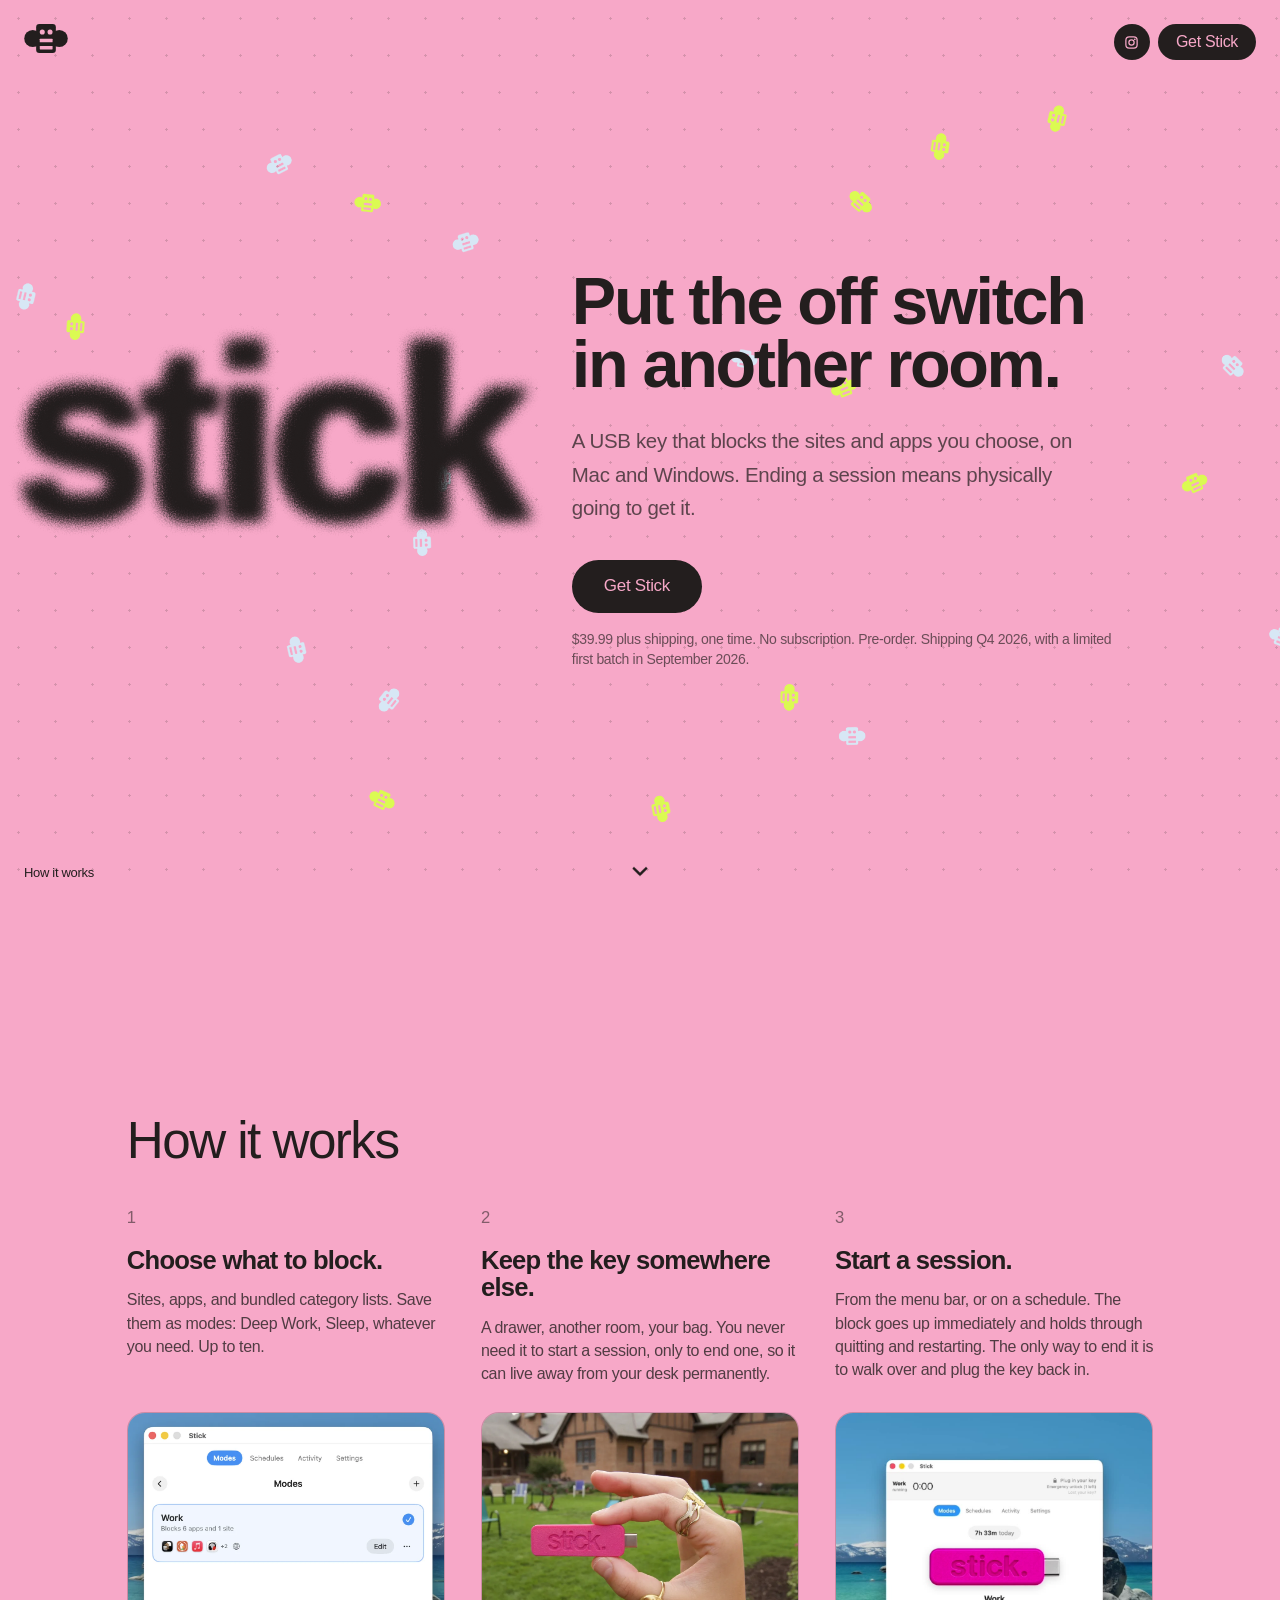
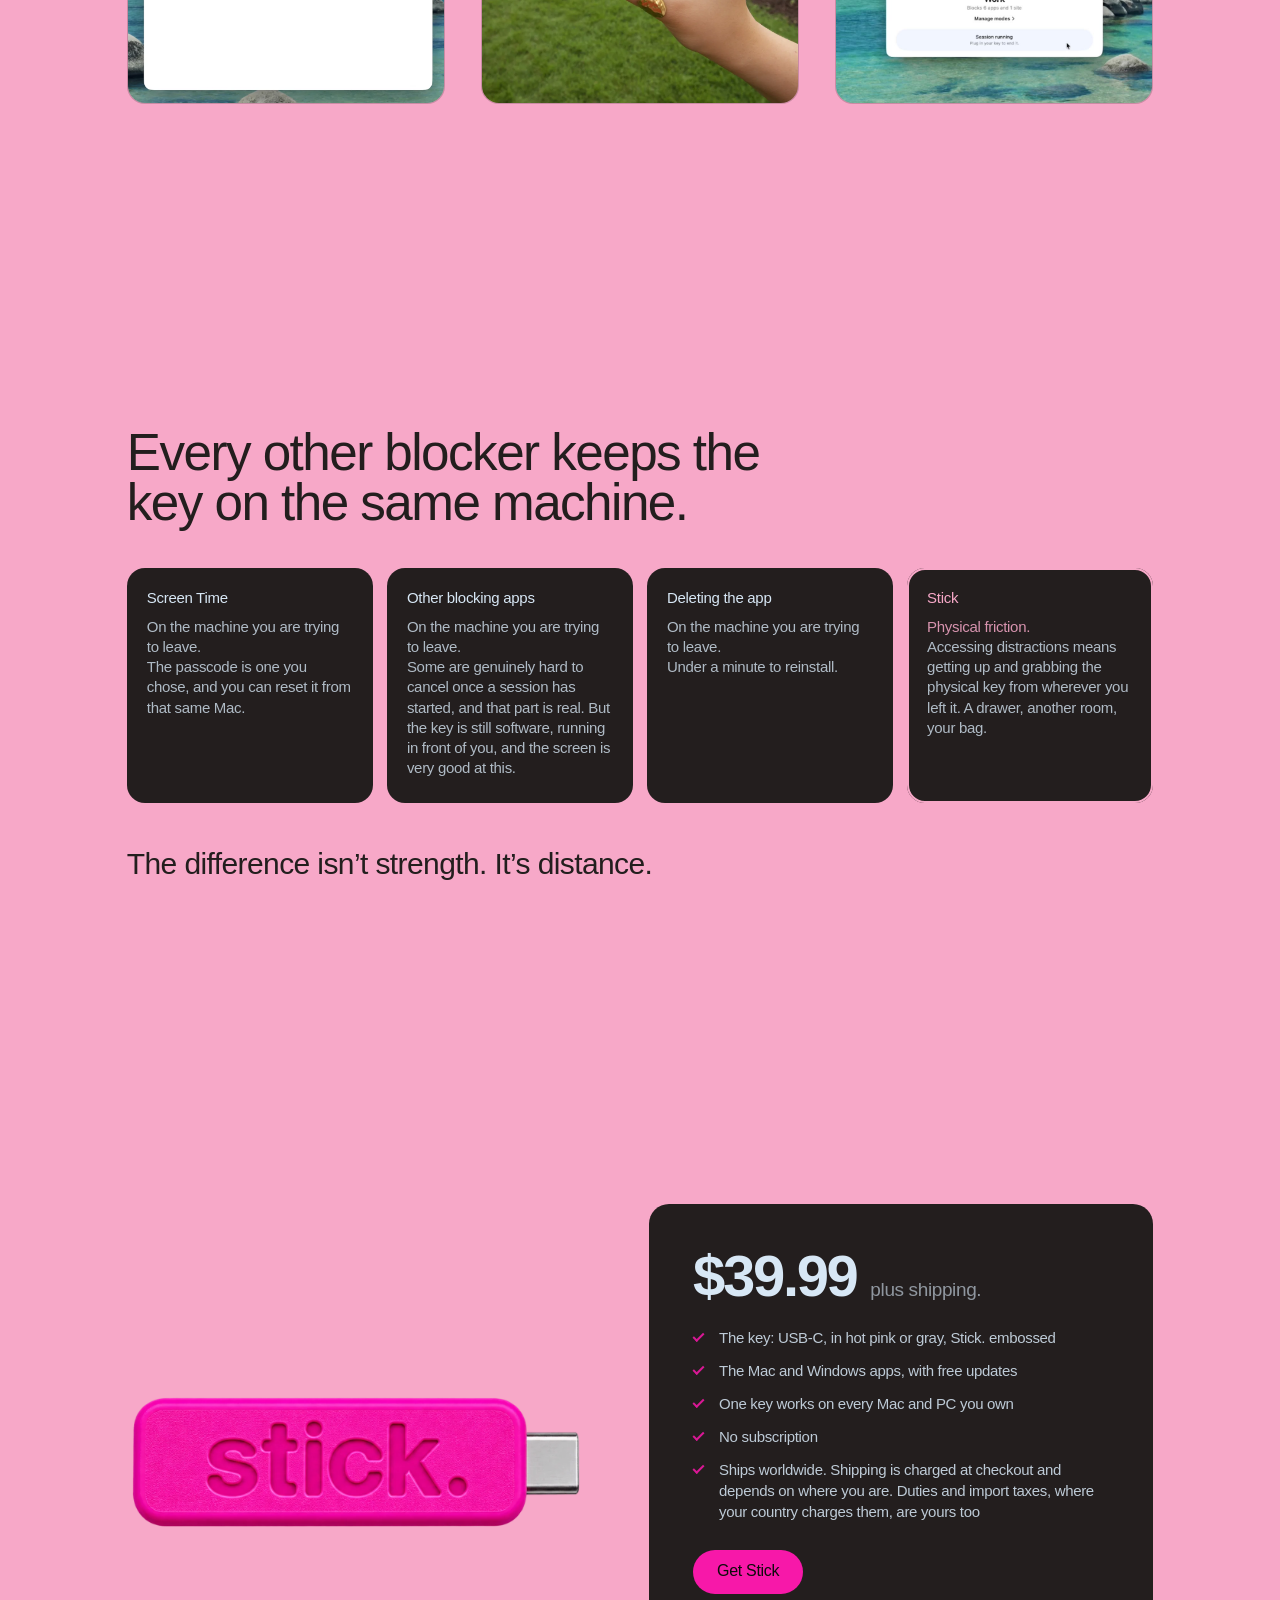
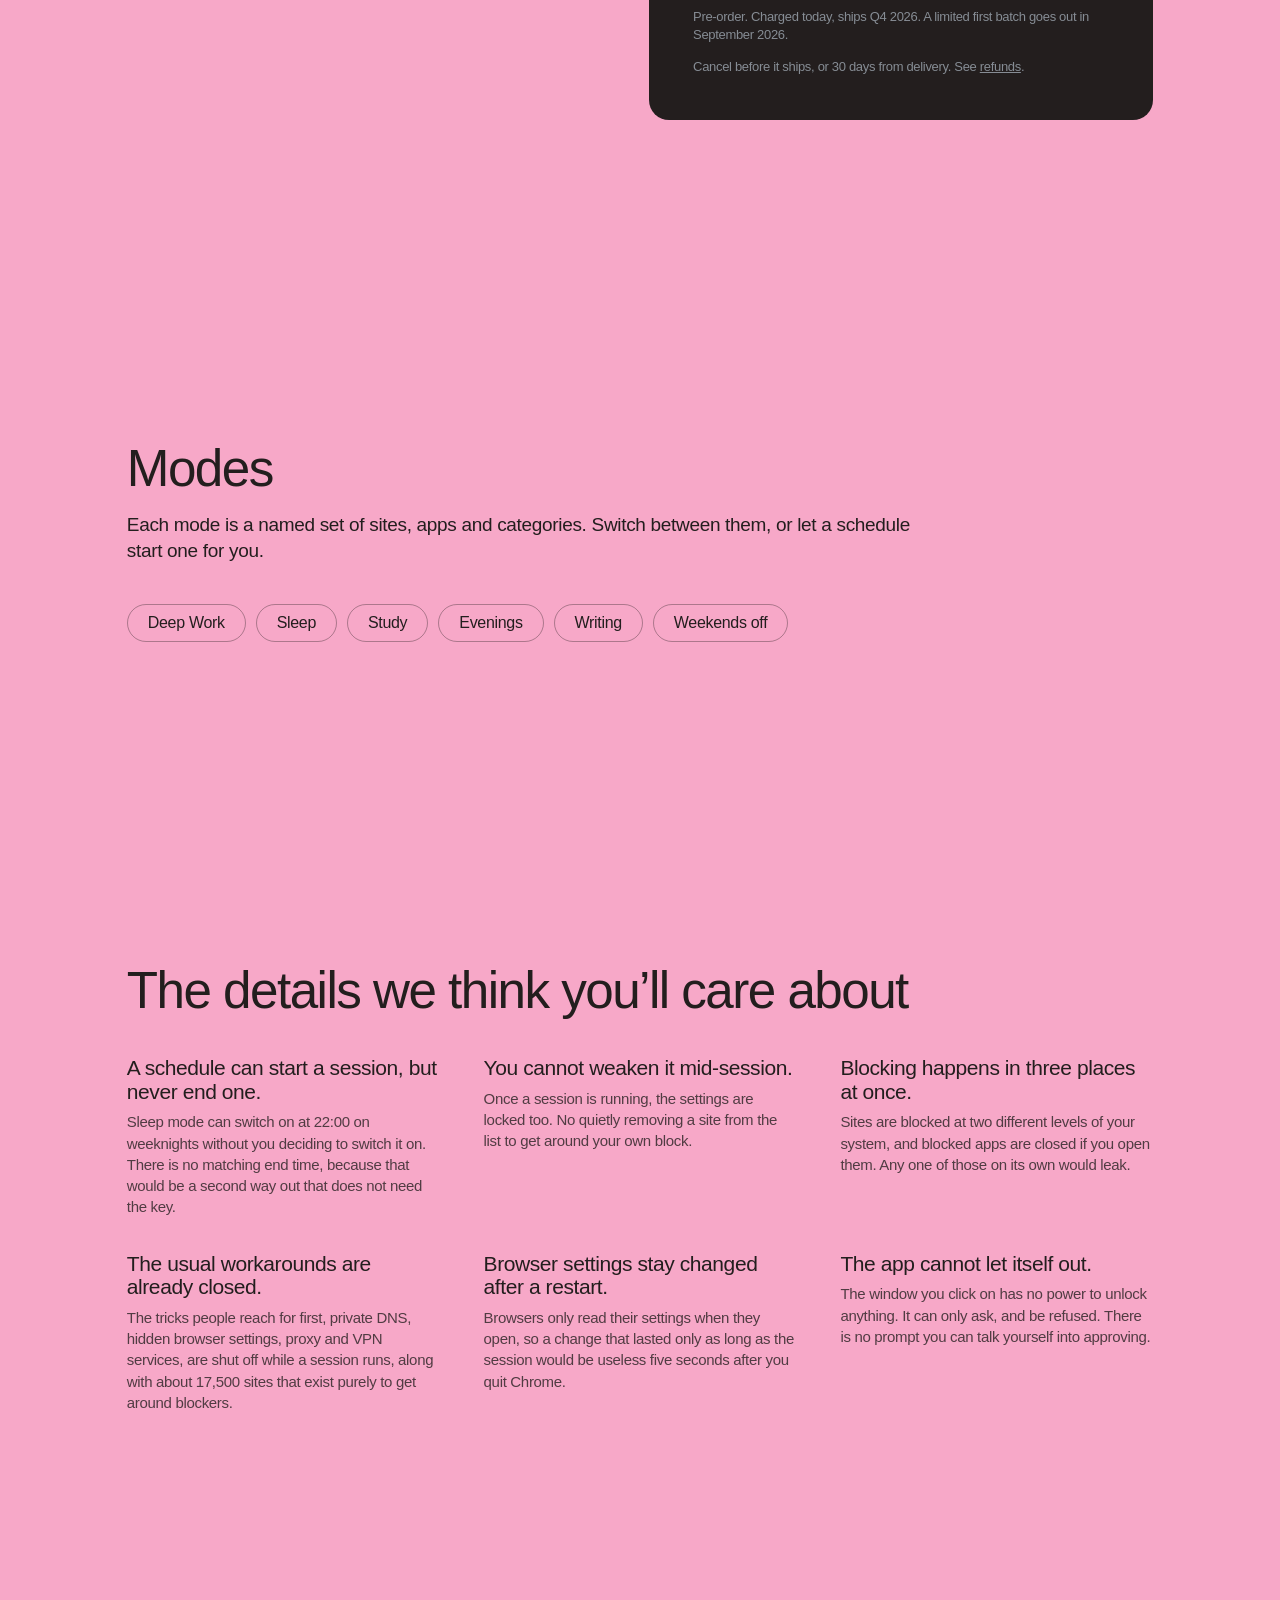
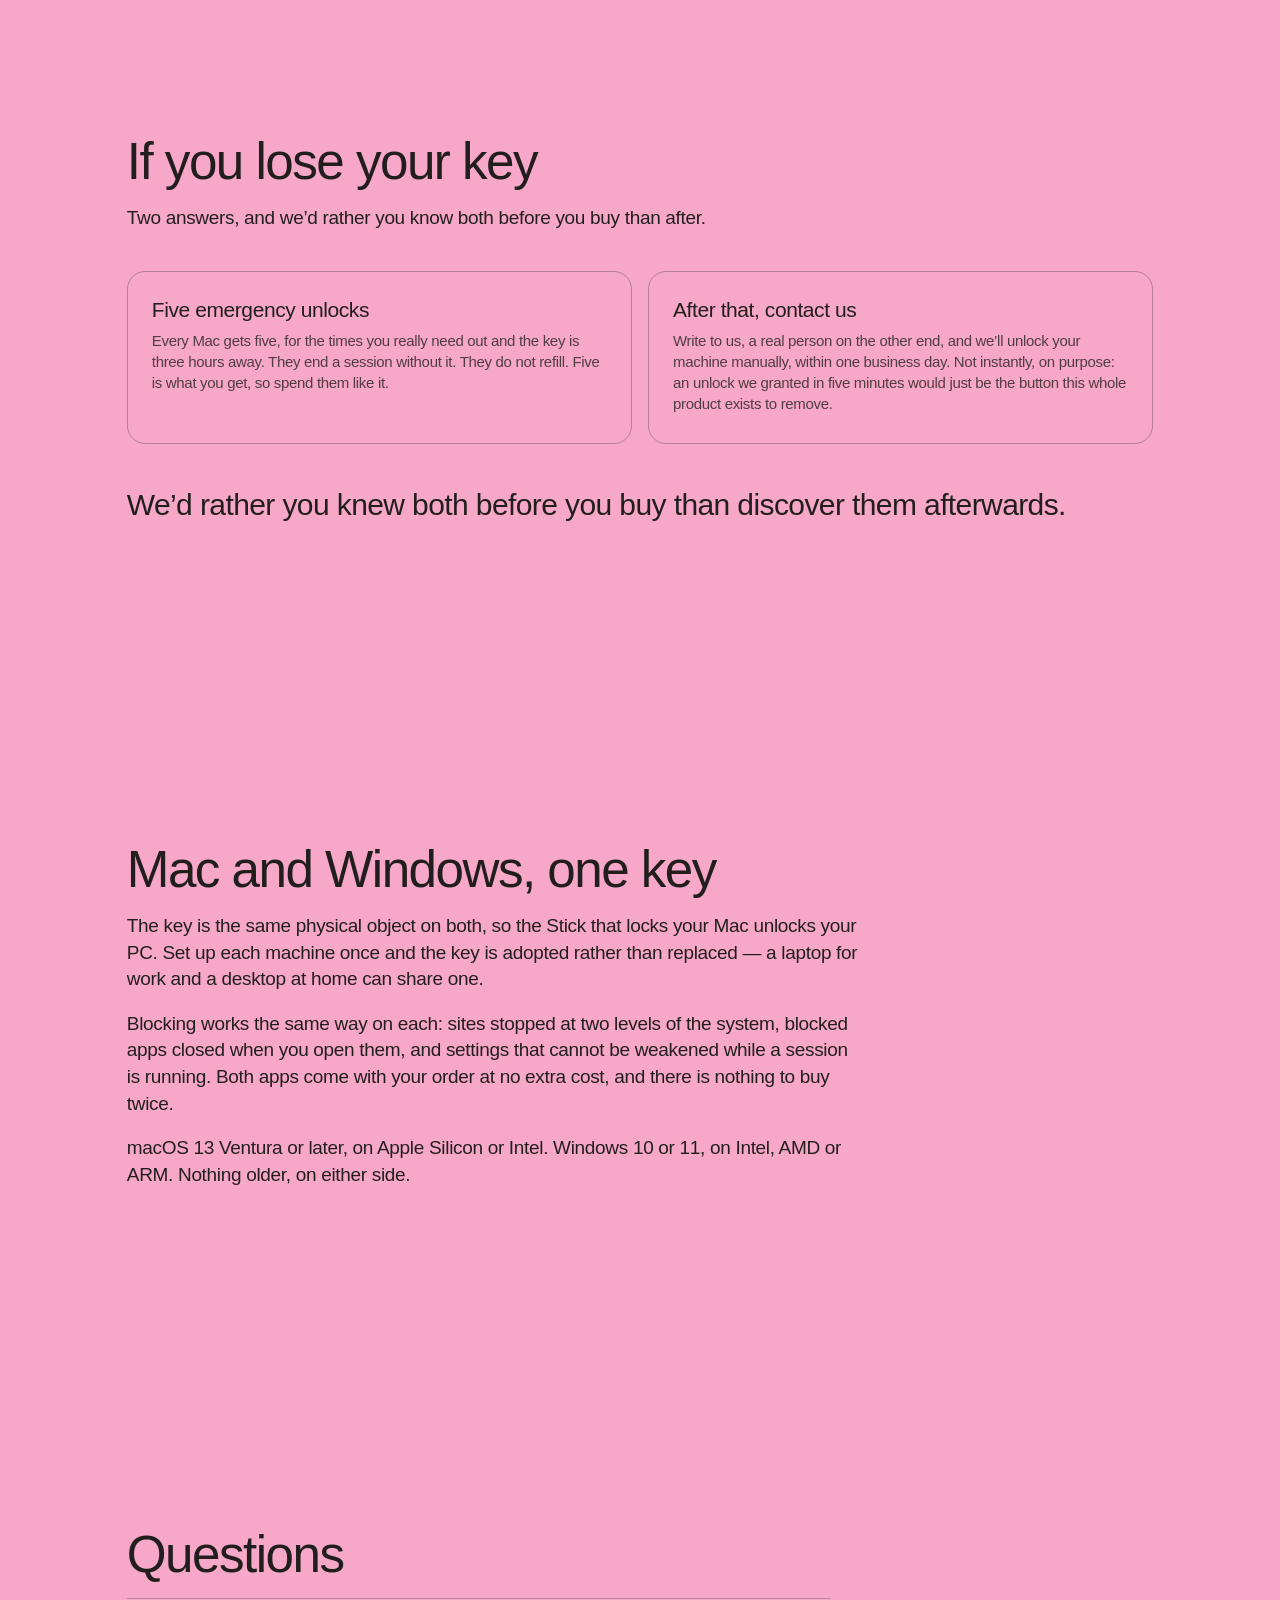
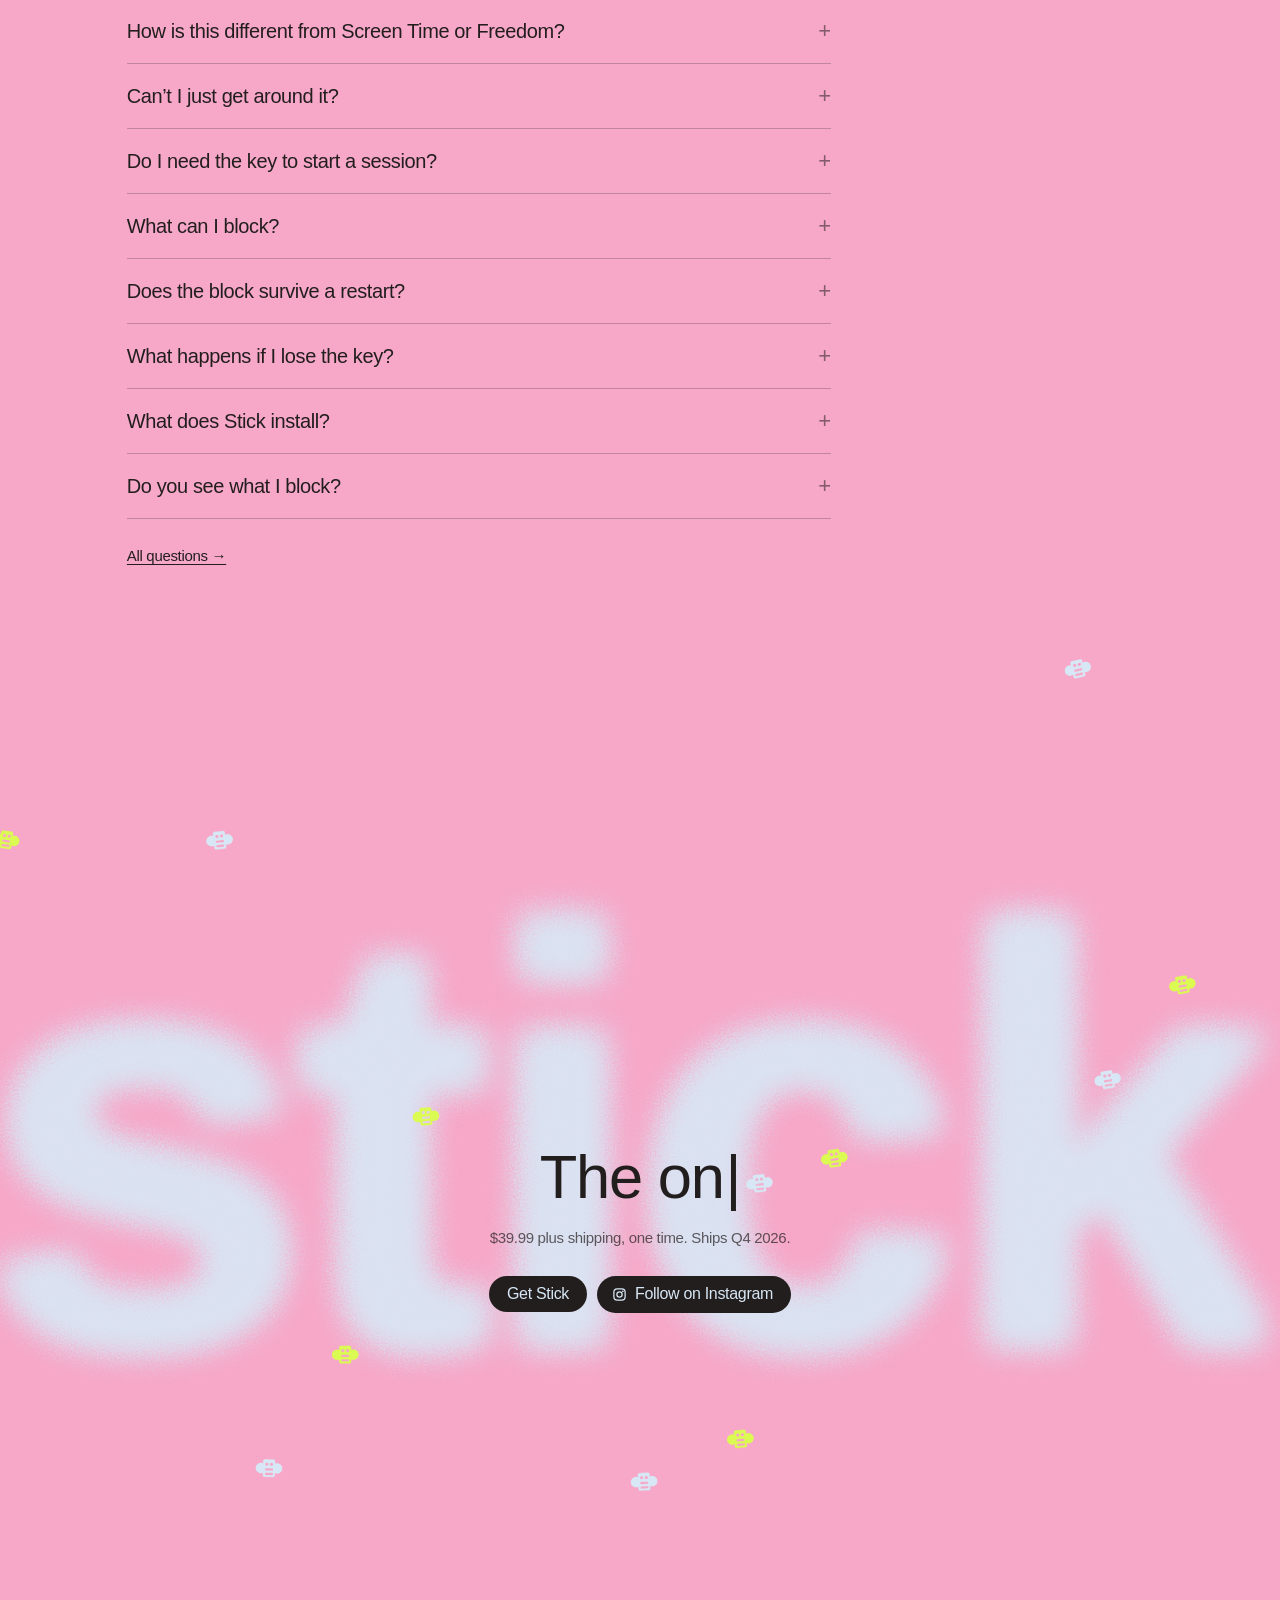
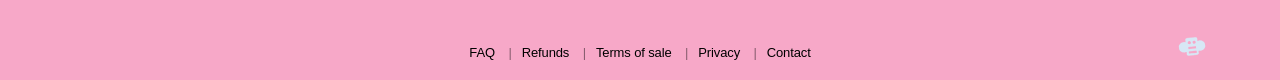
==== commit 49807eaa: "Make the cursors solid blue Drops the white outline: the arrow and hand now stroke in the same deep " ====
--- a/index.html
+++ b/index.html
@@ -11,7 +11,7 @@
   <meta property="og:description" content="Stick is a USB key that blocks the sites and apps you choose, on Mac and Windows. Ending a session means physically going to get it.">
   <meta property="og:type" content="website">
   <meta name="twitter:card" content="summary_large_image">
-  <link rel="stylesheet" href="assets/styles.css?v=181e6839">
+  <link rel="stylesheet" href="assets/styles.css?v=89e0283b">
   <script>document.documentElement.classList.add("js")</script>
 </head>
 <body>
--- a/assets/styles.css
+++ b/assets/styles.css
@@ -7,11 +7,11 @@
   --buzz-yellow: #d7d72e;
   --buzz-pink: #f7a8c8;
   --stick-key: #f718a9; /* sampled from the lit face of the key photo */
-  /* Standard cursor shapes in deep blue, outlined in white so they read on
-     every background. The keyword after each is the fallback. */
-  --cursor-arrow: url("data:image/svg+xml,%3Csvg xmlns='http://www.w3.org/2000/svg' width='24' height='24' viewBox='0 0 24 24'%3E%3Cpath d='M4 2.5v17.2l4.6-4.4 3 6.8 3-1.3-3-6.7h6.4z' fill='%231b3fd6' stroke='%23ffffff' stroke-width='1.5' stroke-linejoin='round'/%3E%3C/svg%3E") 4 3, auto;
-  --cursor-hand: url("data:image/svg+xml,%3Csvg xmlns='http://www.w3.org/2000/svg' width='24' height='24' viewBox='0 0 24 24'%3E%3Cpath d='M9 3.5a1.5 1.5 0 0 1 3 0V10h.5V8.5a1.5 1.5 0 0 1 3 0V10h.5V9.5a1.5 1.5 0 0 1 3 0v5.5c0 3.3-2.2 6-5.5 6h-1.2c-2 0-3.4-.9-4.5-2.4l-3.1-4.2a1.5 1.5 0 0 1 2.3-1.9L9 14z' fill='%231b3fd6' stroke='%23ffffff' stroke-width='1.4' stroke-linejoin='round'/%3E%3C/svg%3E") 10 2, pointer;
-  --cursor-text: url("data:image/svg+xml,%3Csvg xmlns='http://www.w3.org/2000/svg' width='24' height='24' viewBox='0 0 24 24'%3E%3Cpath d='M9 3h6M9 21h6M12 3v18' fill='none' stroke='%23ffffff' stroke-width='4' stroke-linecap='round'/%3E%3Cpath d='M9 3h6M9 21h6M12 3v18' fill='none' stroke='%231b3fd6' stroke-width='2' stroke-linecap='round'/%3E%3C/svg%3E") 12 12, text;
+  /* Standard cursor shapes in solid deep blue. The keyword after each is
+     the system fallback. */
+  --cursor-arrow: url("data:image/svg+xml,%3Csvg xmlns='http://www.w3.org/2000/svg' width='24' height='24' viewBox='0 0 24 24'%3E%3Cpath d='M4 2.5v17.2l4.6-4.4 3 6.8 3-1.3-3-6.7h6.4z' fill='%231b3fd6' stroke='%231b3fd6' stroke-width='1.5' stroke-linejoin='round'/%3E%3C/svg%3E") 4 3, auto;
+  --cursor-hand: url("data:image/svg+xml,%3Csvg xmlns='http://www.w3.org/2000/svg' width='24' height='24' viewBox='0 0 24 24'%3E%3Cpath d='M9 3.5a1.5 1.5 0 0 1 3 0V10h.5V8.5a1.5 1.5 0 0 1 3 0V10h.5V9.5a1.5 1.5 0 0 1 3 0v5.5c0 3.3-2.2 6-5.5 6h-1.2c-2 0-3.4-.9-4.5-2.4l-3.1-4.2a1.5 1.5 0 0 1 2.3-1.9L9 14z' fill='%231b3fd6' stroke='%231b3fd6' stroke-width='1.4' stroke-linejoin='round'/%3E%3C/svg%3E") 10 2, pointer;
+  --cursor-text: url("data:image/svg+xml,%3Csvg xmlns='http://www.w3.org/2000/svg' width='24' height='24' viewBox='0 0 24 24'%3E%3Cpath d='M9 3h6M9 21h6M12 3v18' fill='none' stroke='%231b3fd6' stroke-width='2.5' stroke-linecap='round'/%3E%3C/svg%3E") 12 12, text;
   --buzz-lime: #dbfa52;
   --buzz-blue: #d7e7f5;
   --buzz-dot: rgba(35, 30, 30, 0.16);
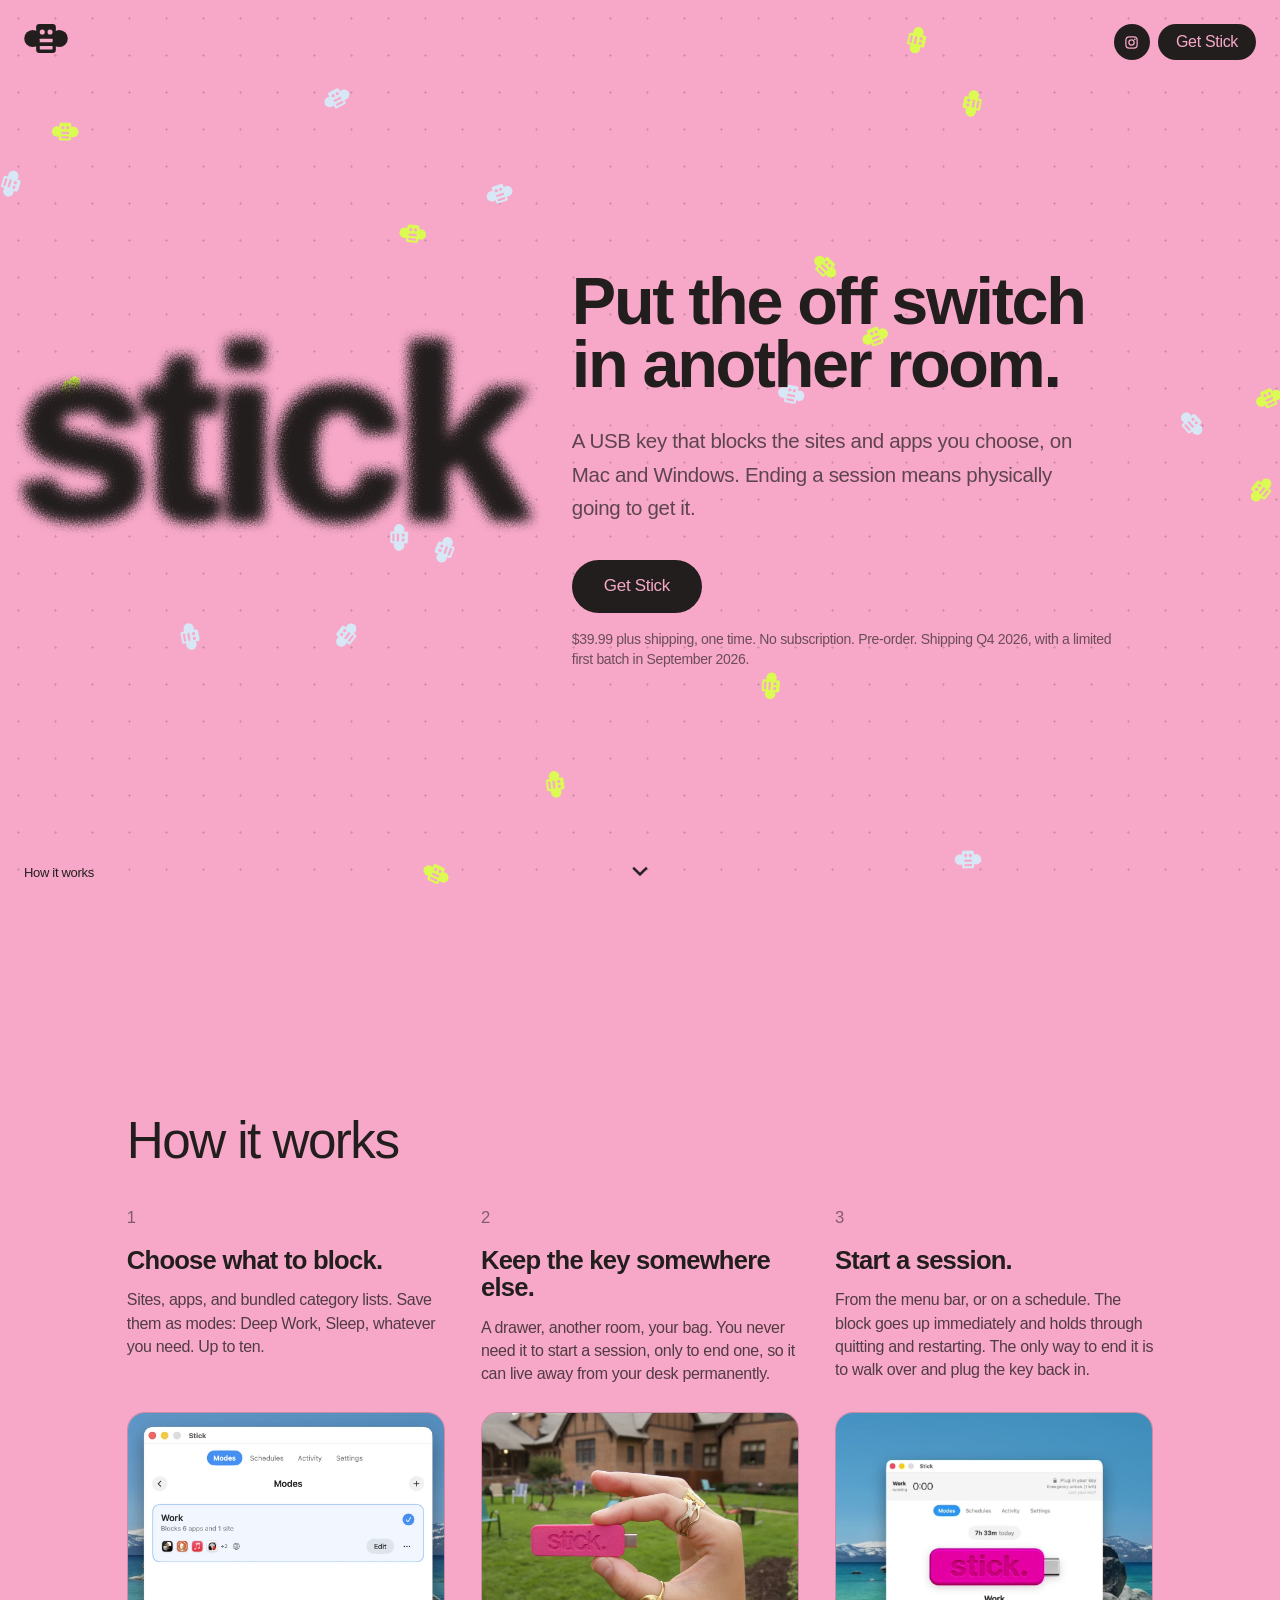
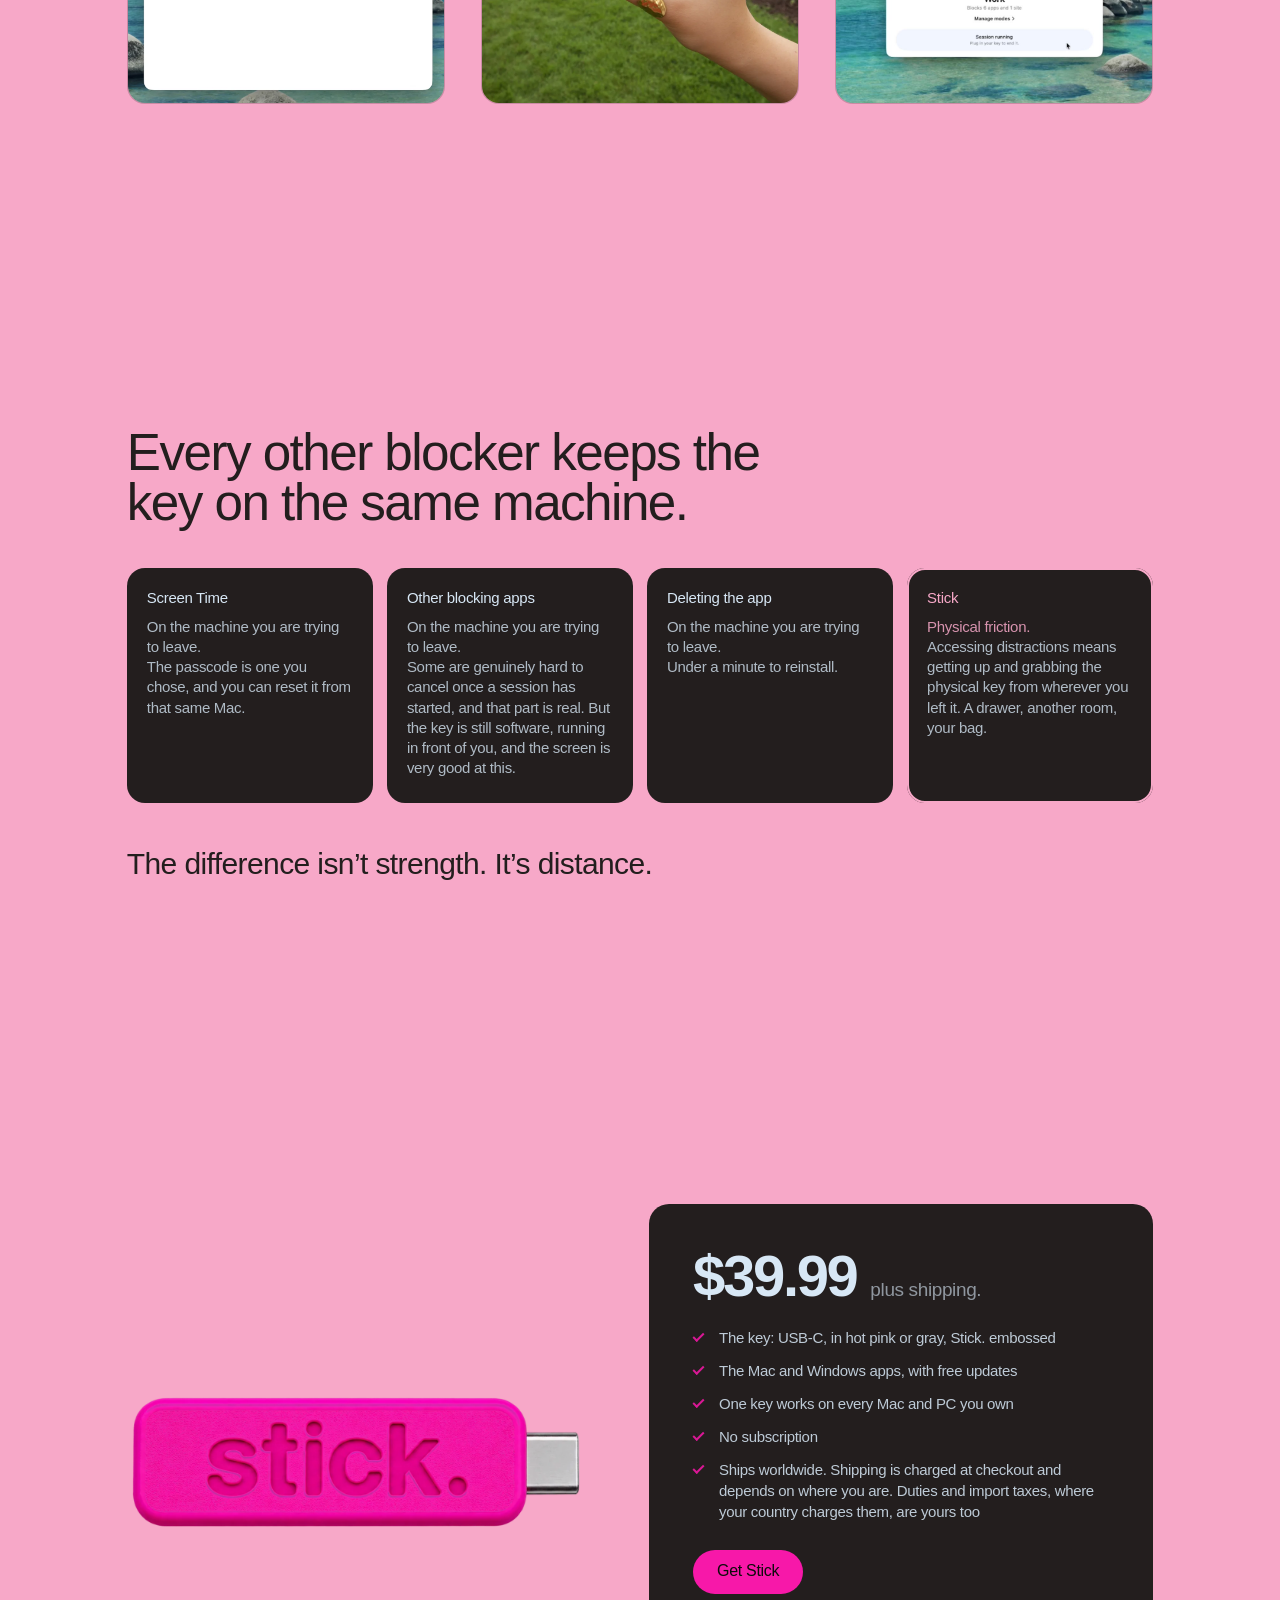
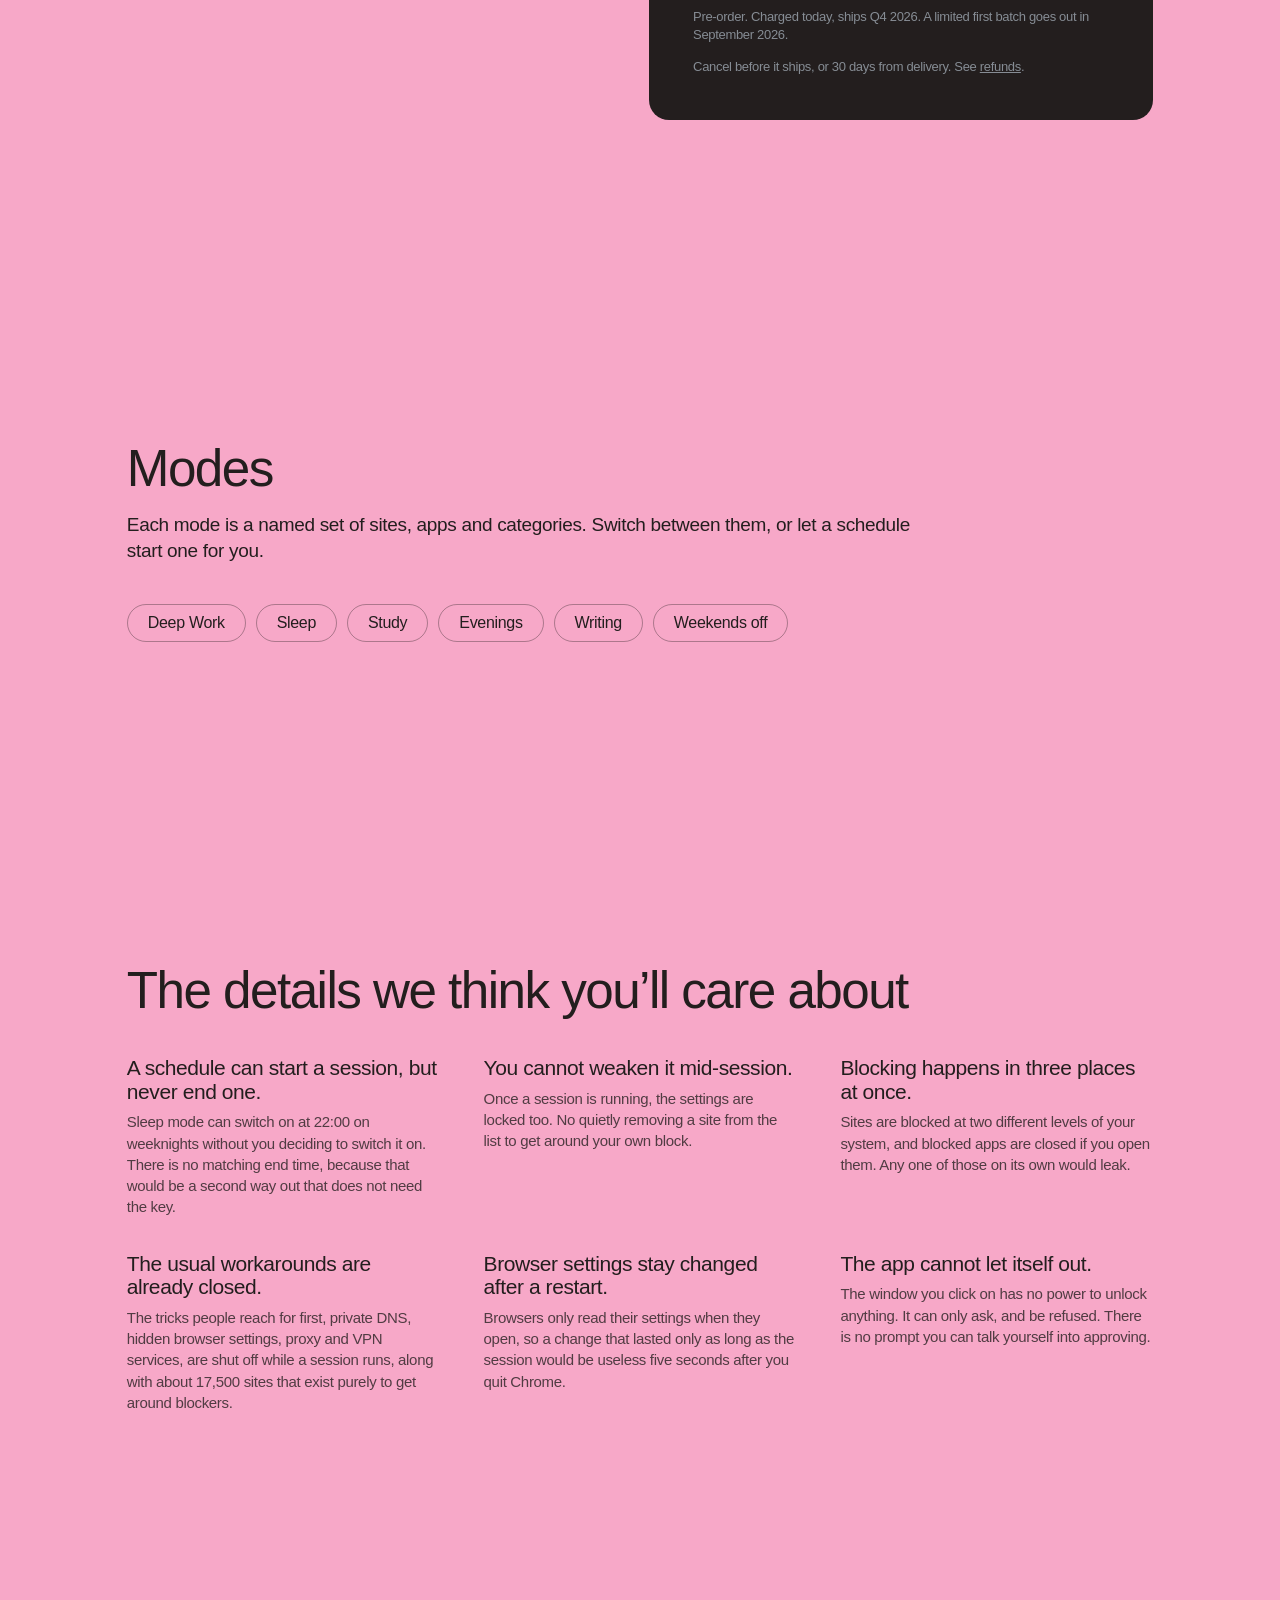
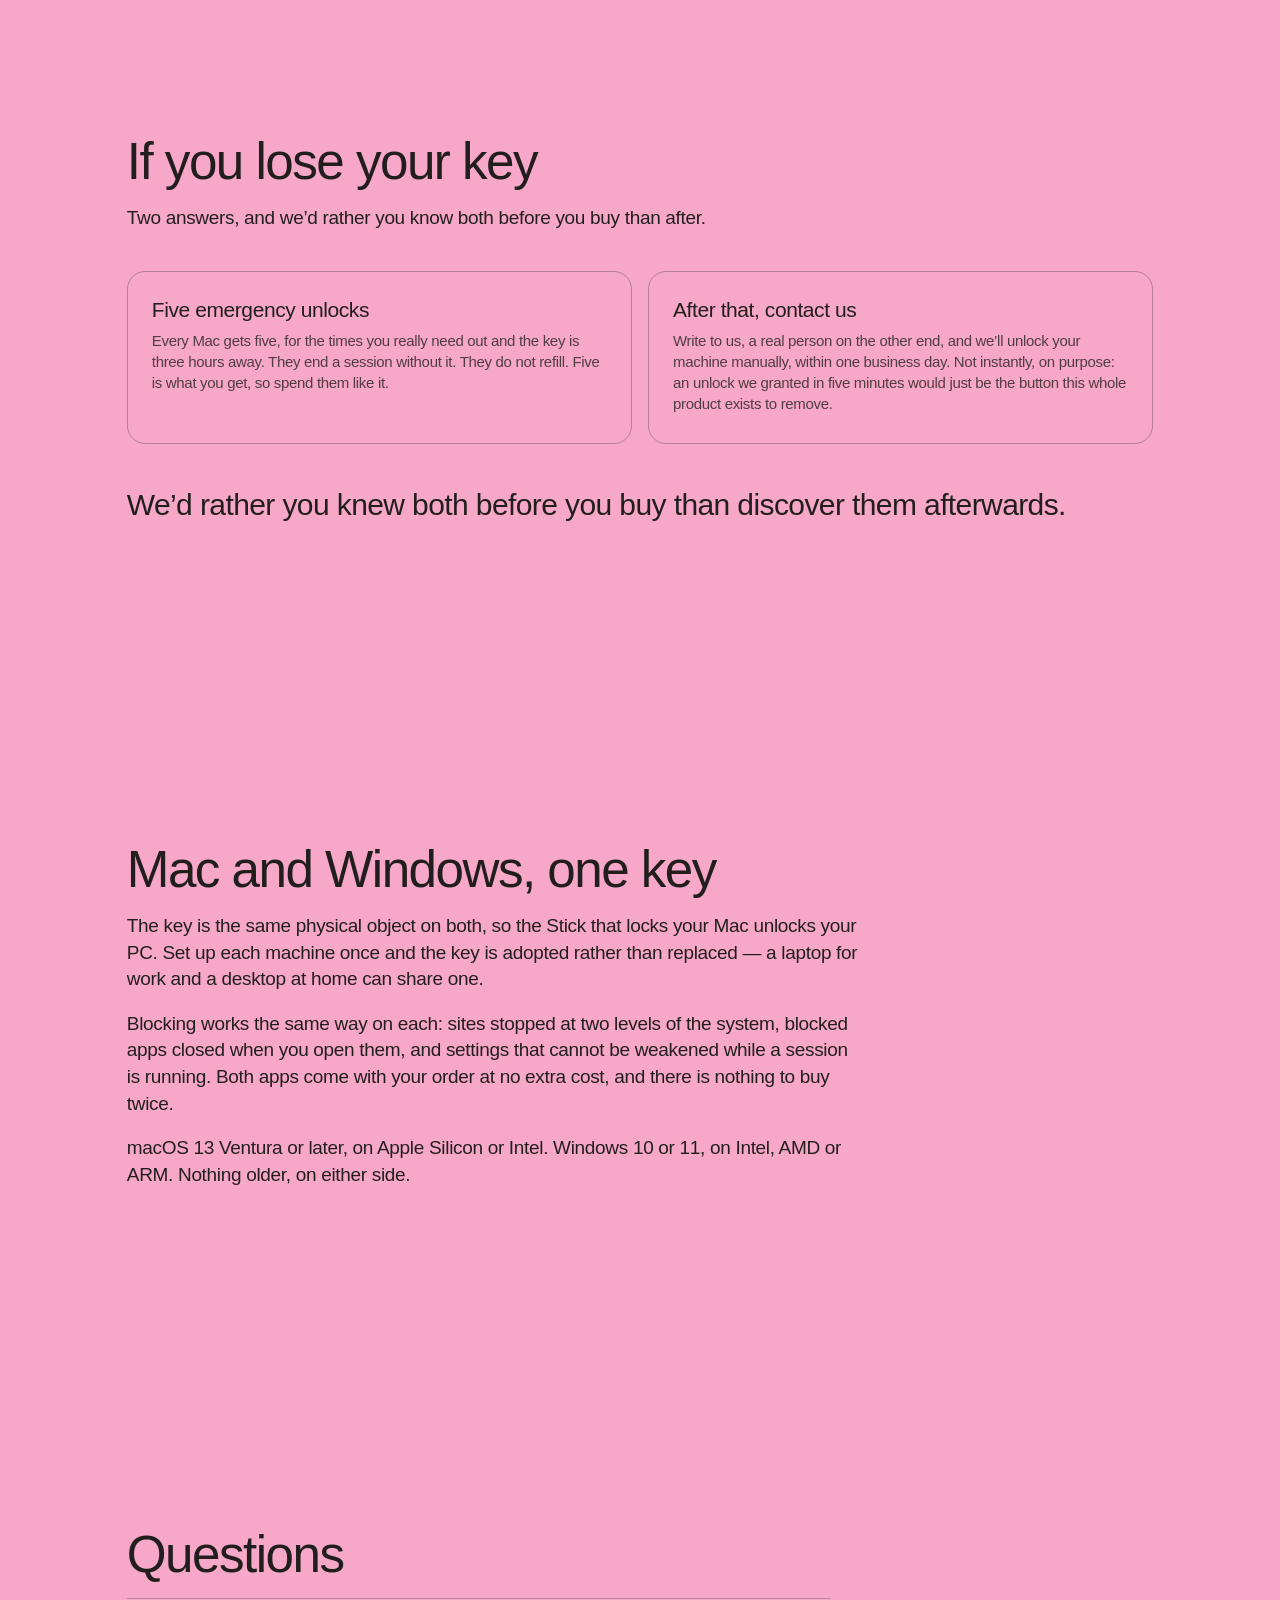
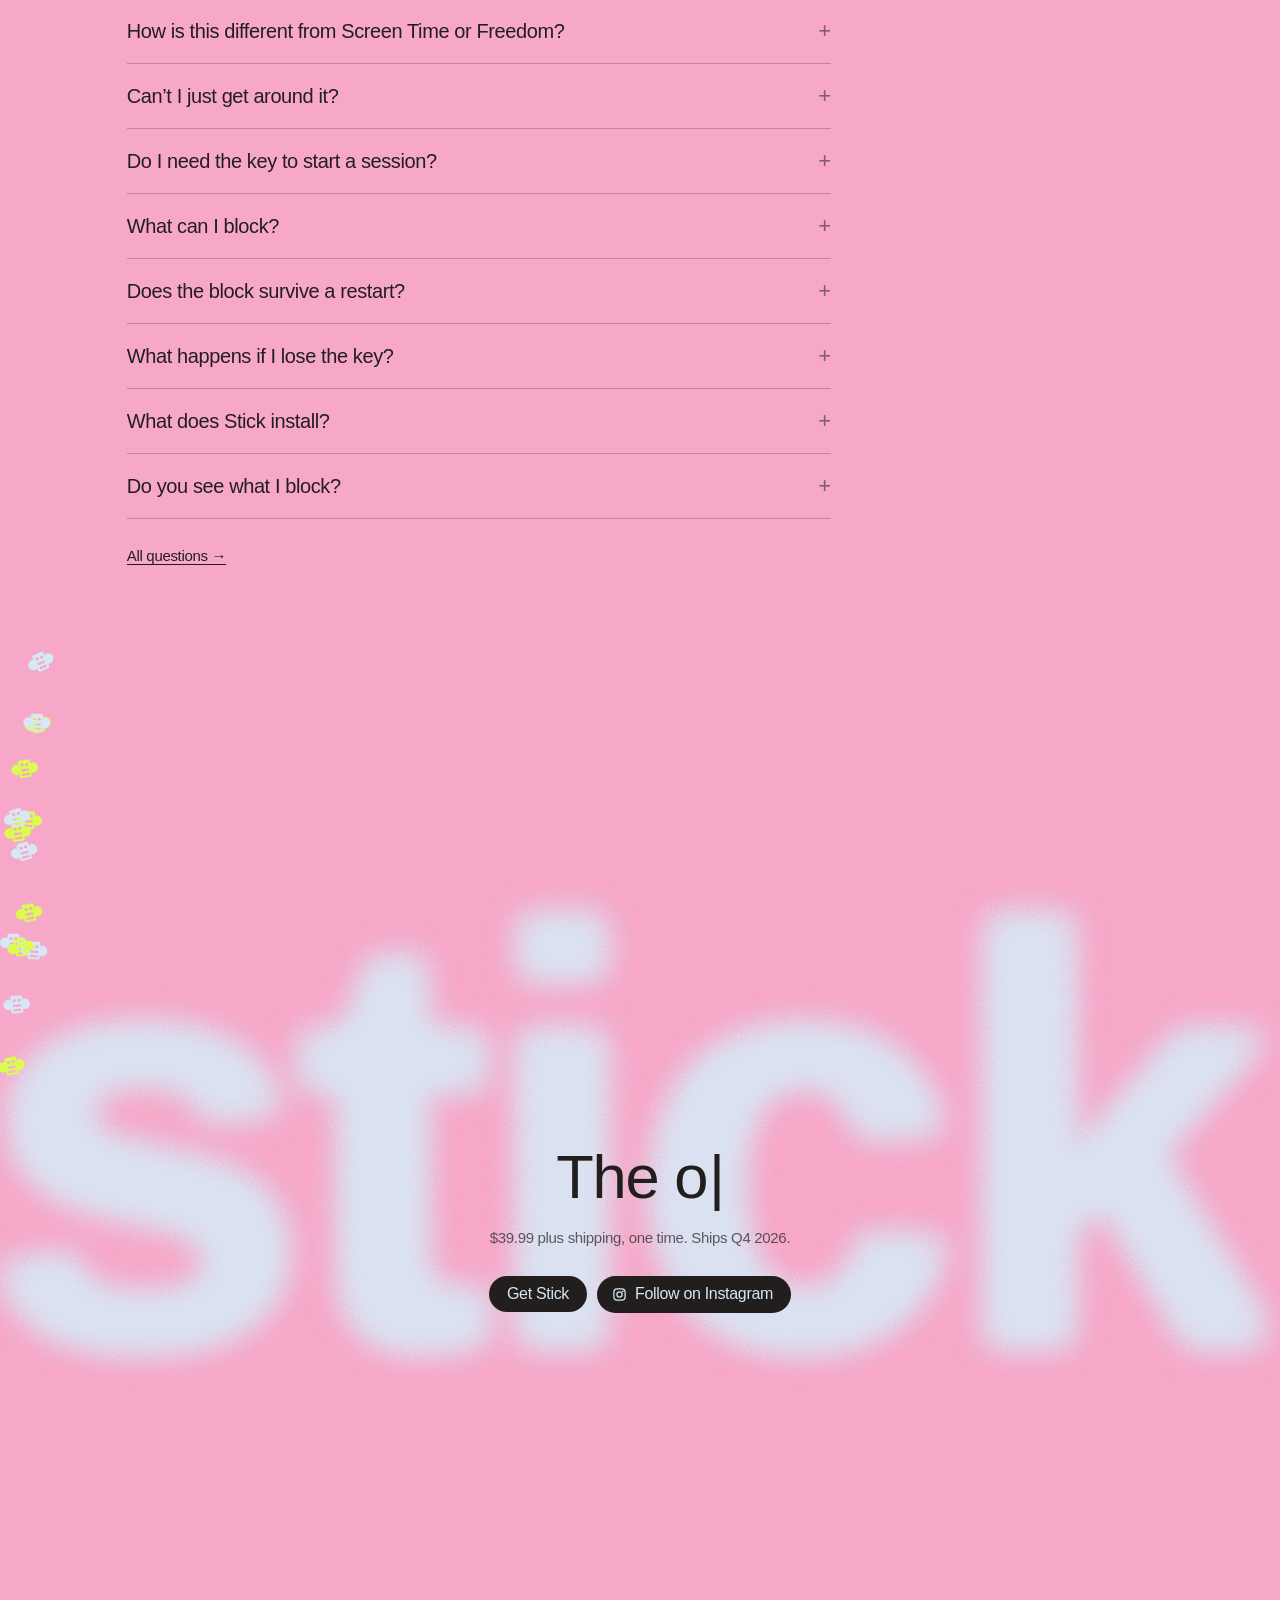
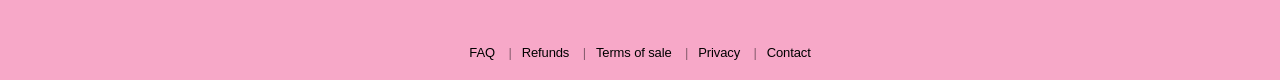
==== commit 9da93f09: "Darken the highlights on the pricing key photo Re-renders stick-key.webp from the full-resolution cu" ====
--- a/index.html
+++ b/index.html
@@ -182,7 +182,7 @@
     <!-- PRICING -->
     <section id="pricing" data-bg-section="pricing" class="band pricing-section">
       <div class="pricing-layout">
-        <img class="pricing-key" src="assets/stick-key.webp" width="1200" height="365" loading="lazy" decoding="async" data-reveal
+        <img class="pricing-key" src="assets/stick-key.webp?v=b2602285" width="1200" height="365" loading="lazy" decoding="async" data-reveal
              alt="The Stick key: a hot pink USB-C key with stick. embossed on it">
         <div class="pricing-card" data-reveal>
           <p class="pricing-price">$39.99 <span>plus shipping.</span></p>
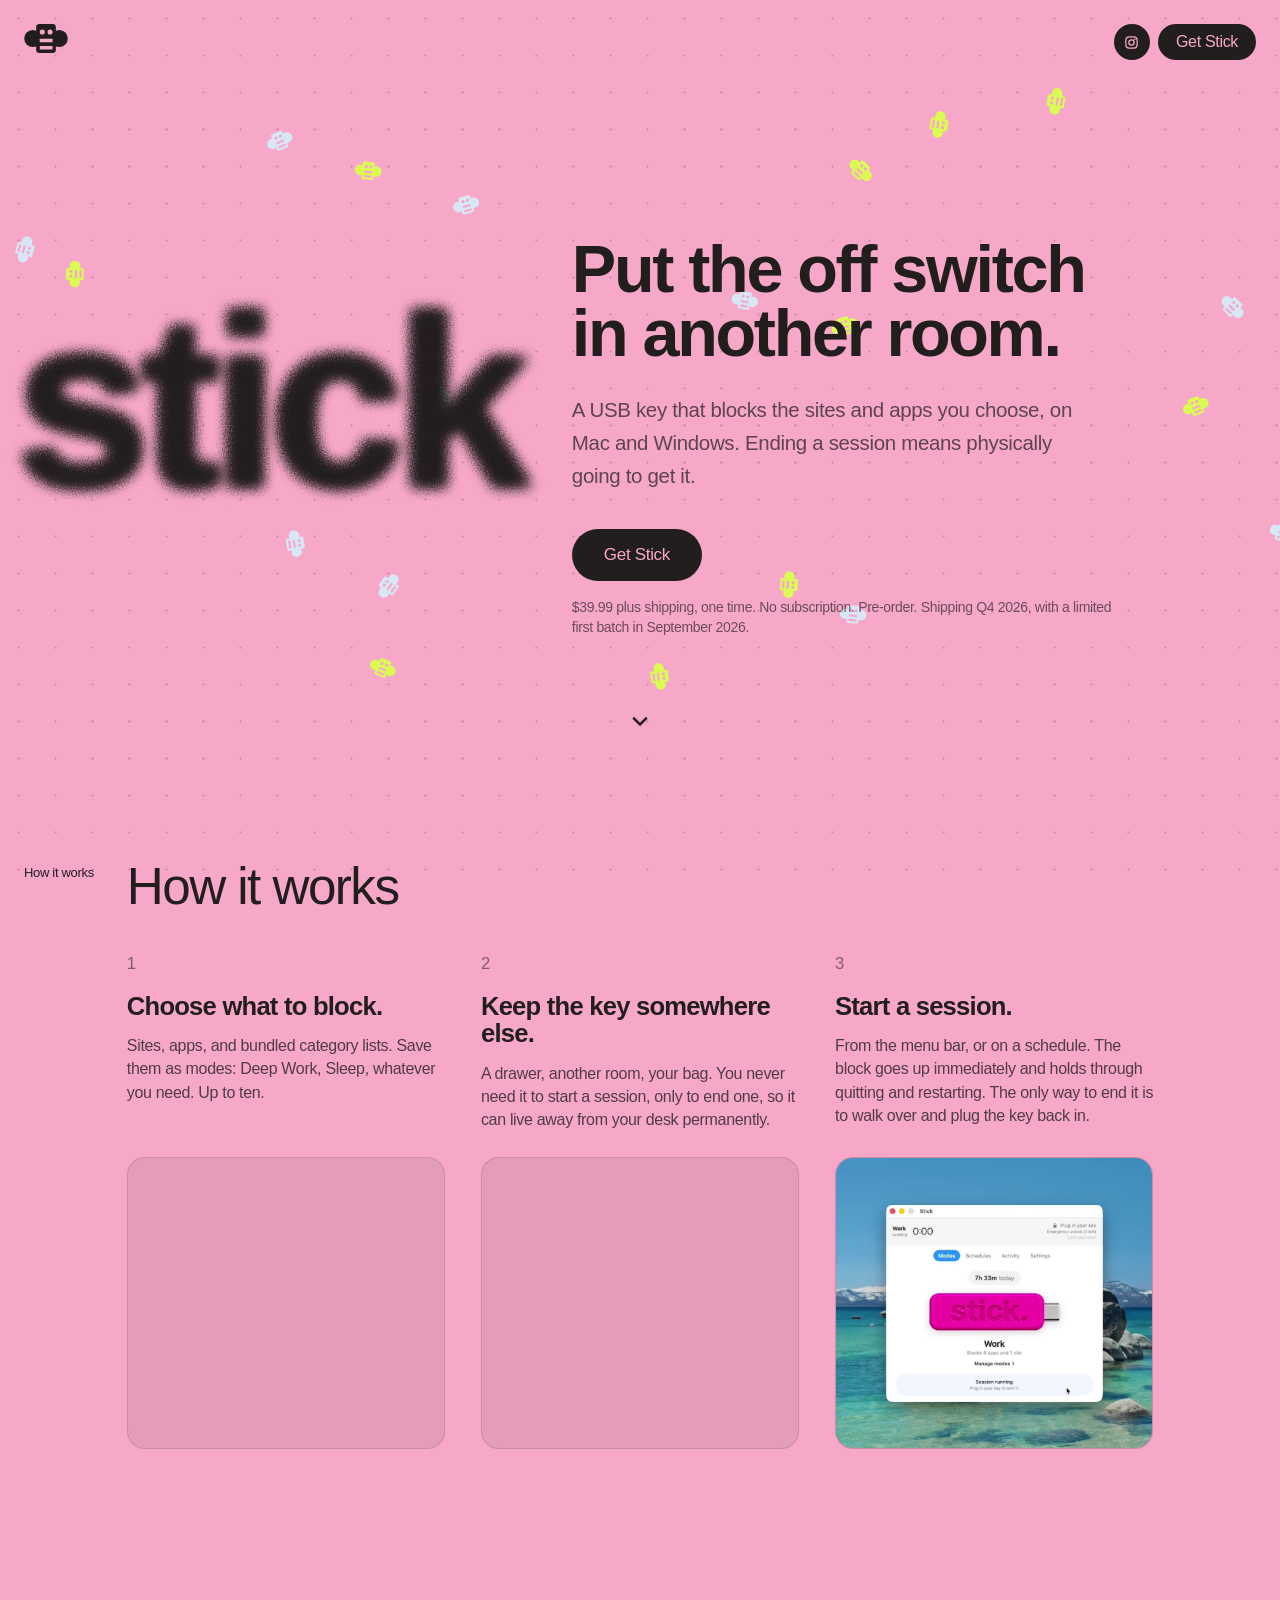
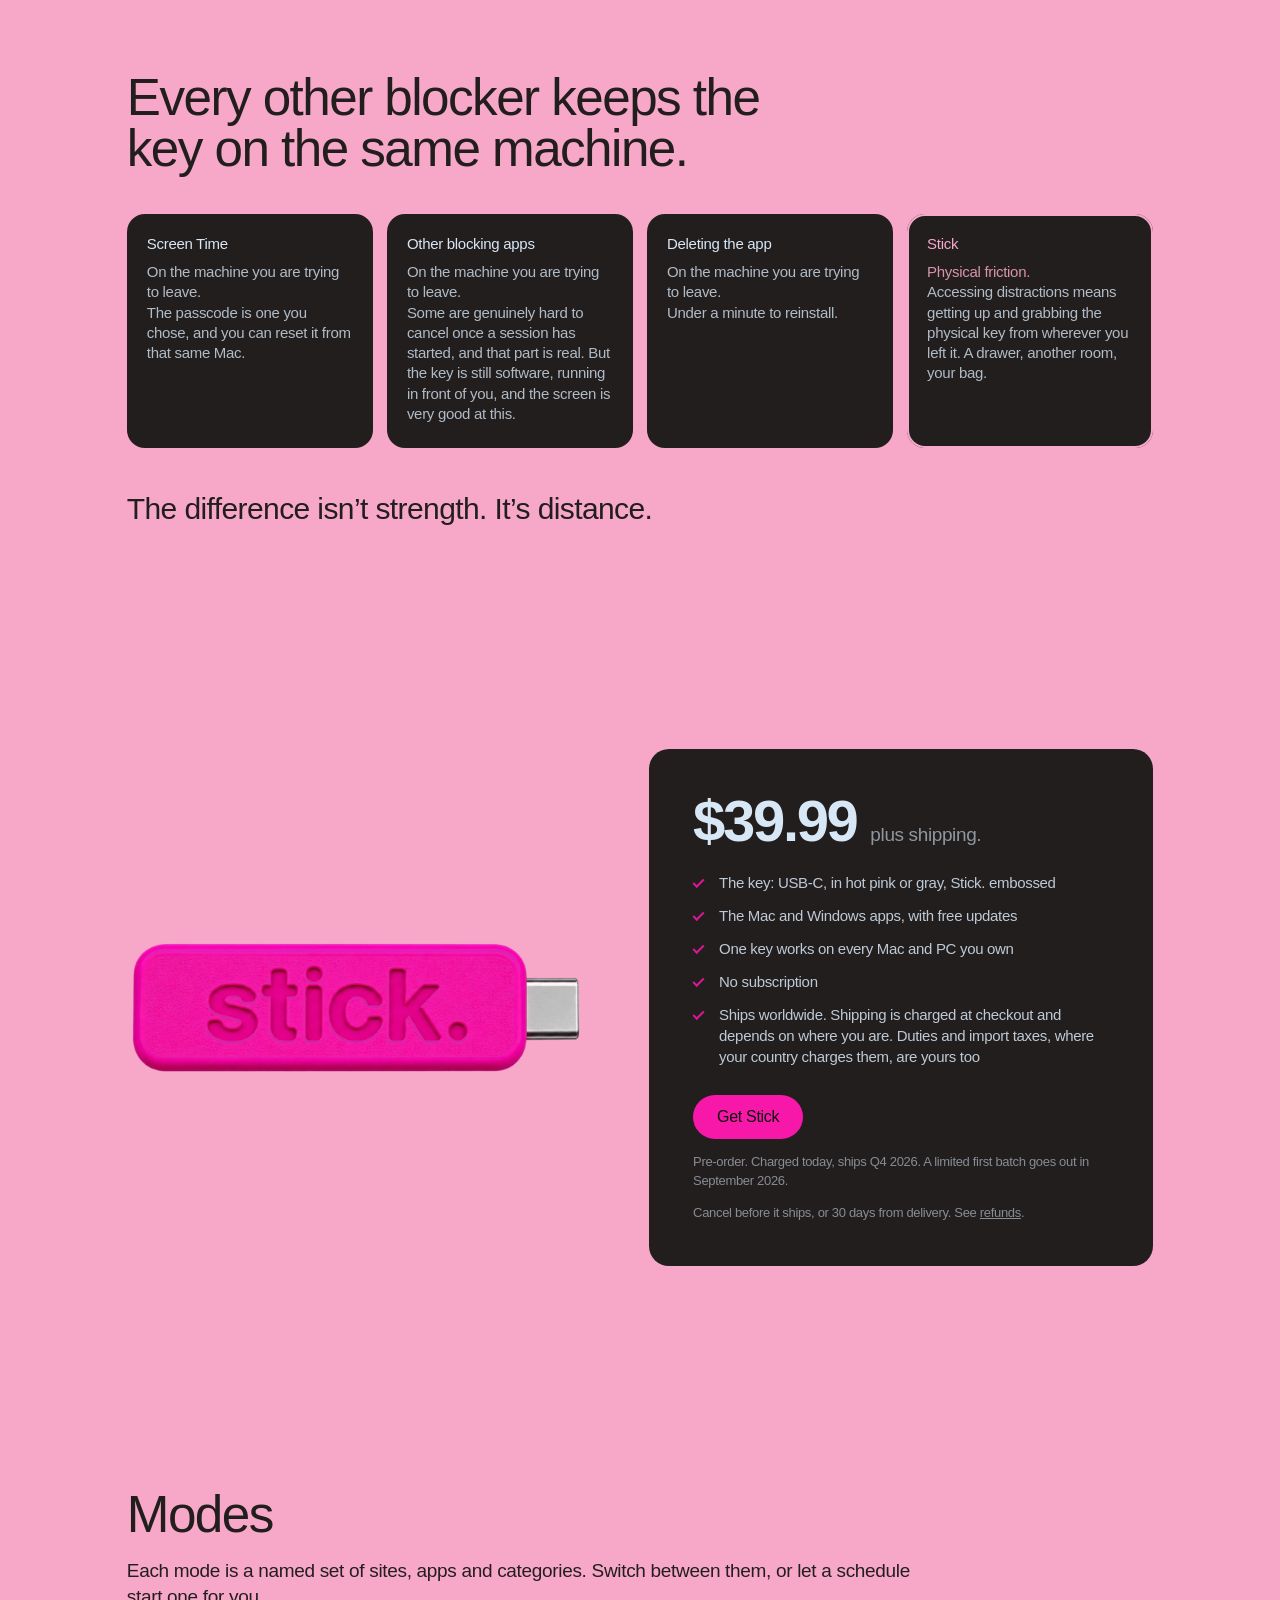
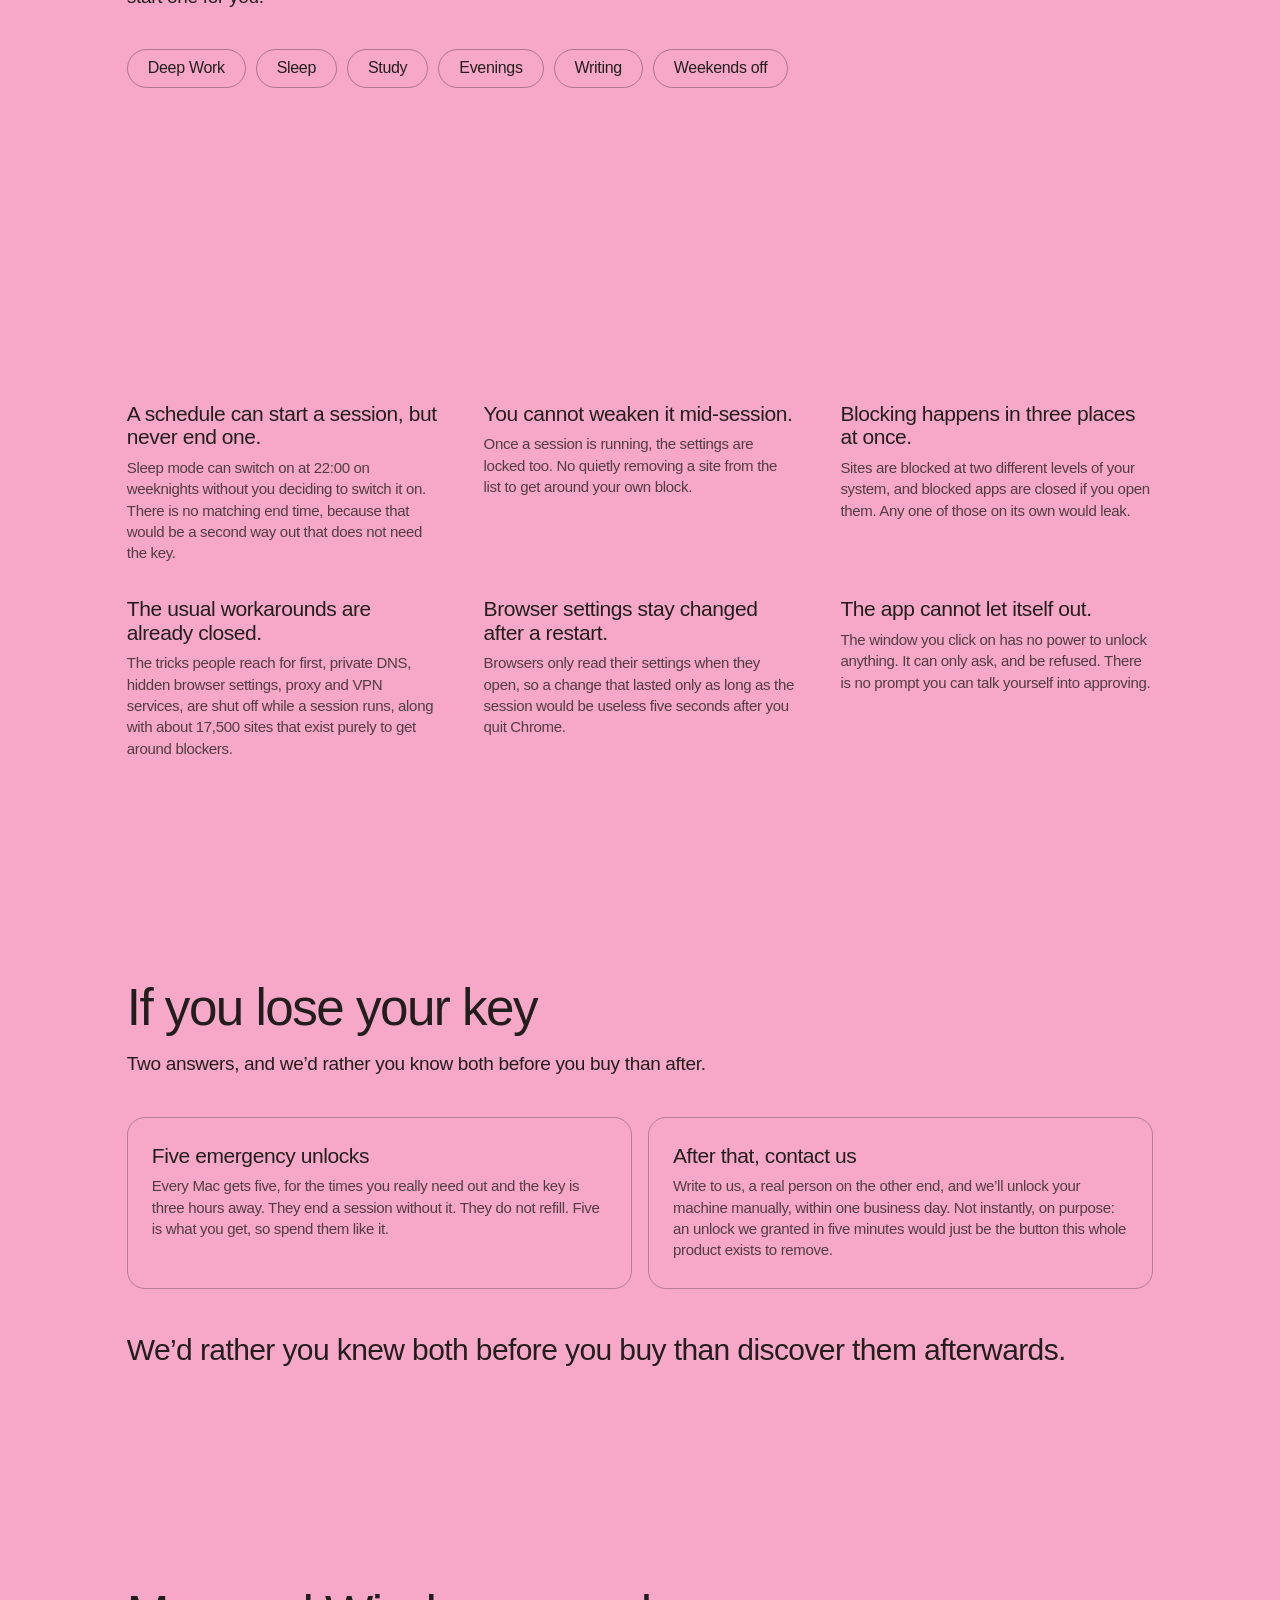
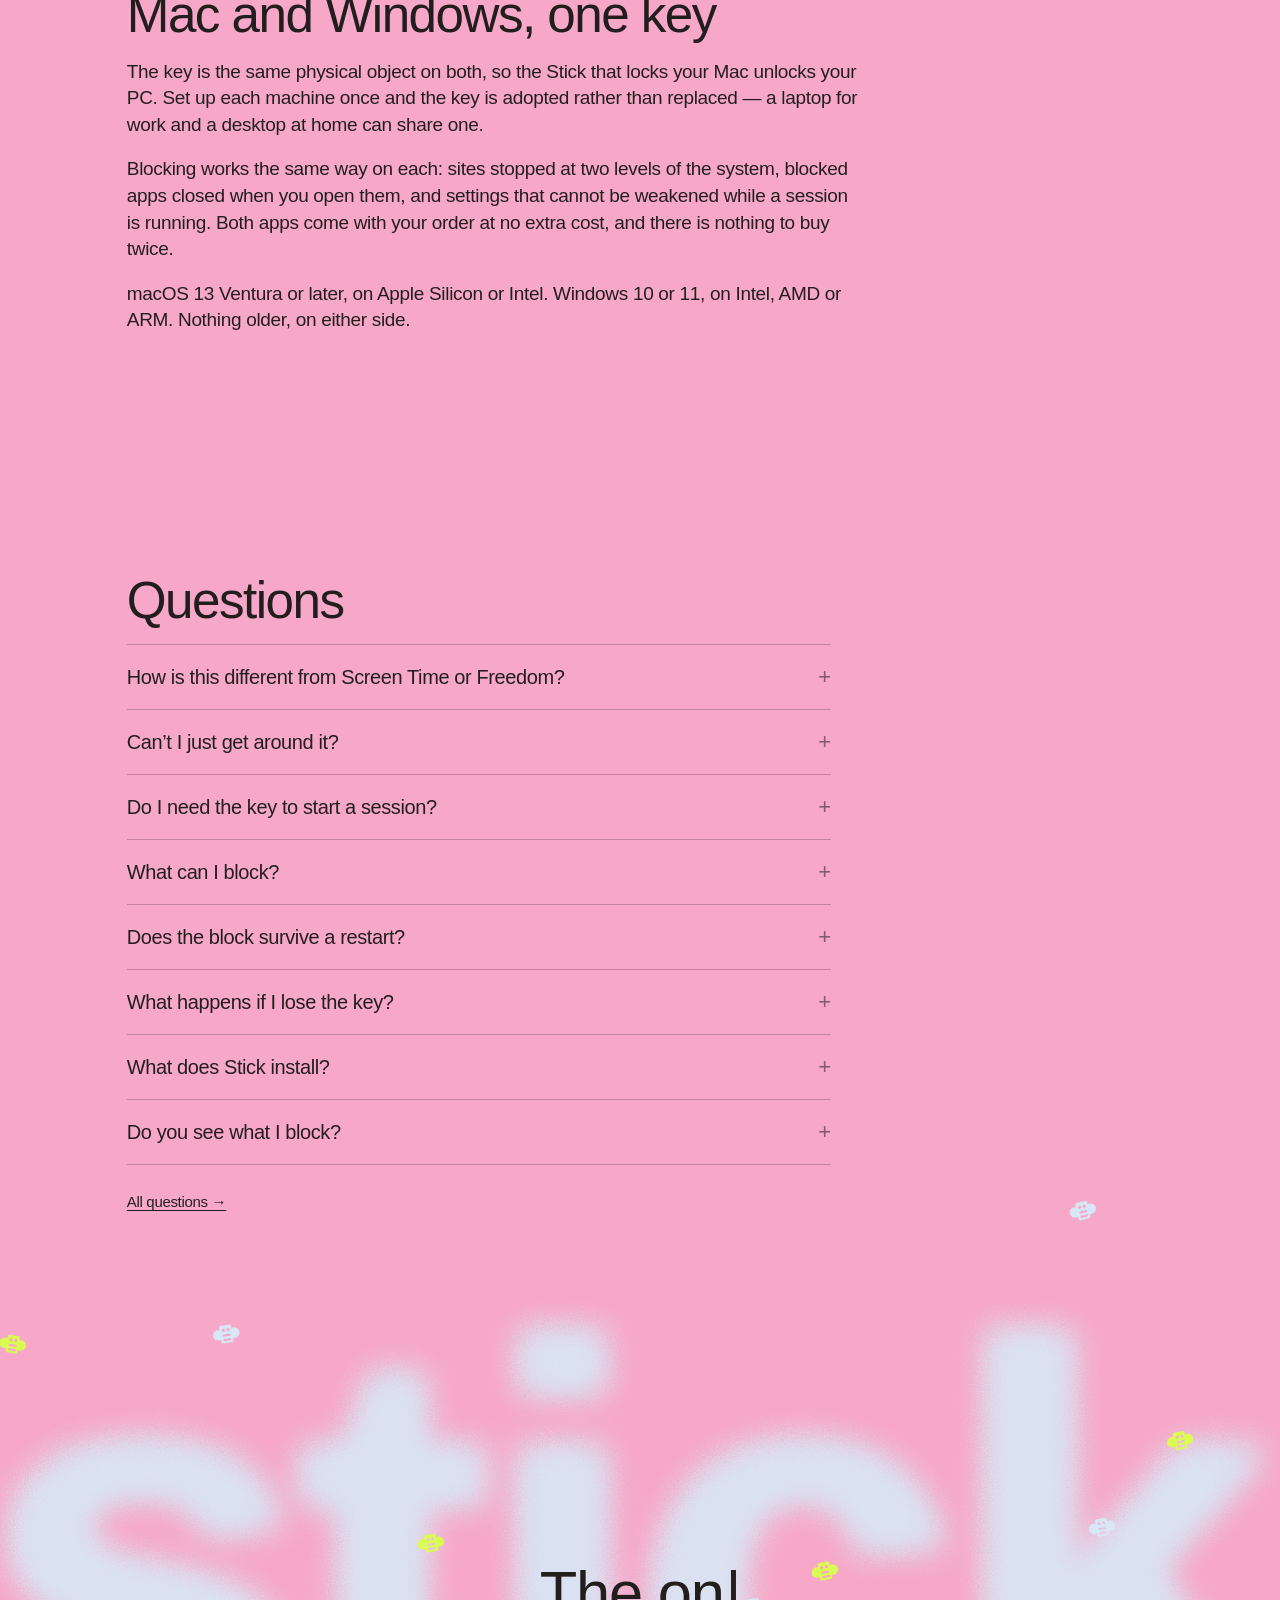
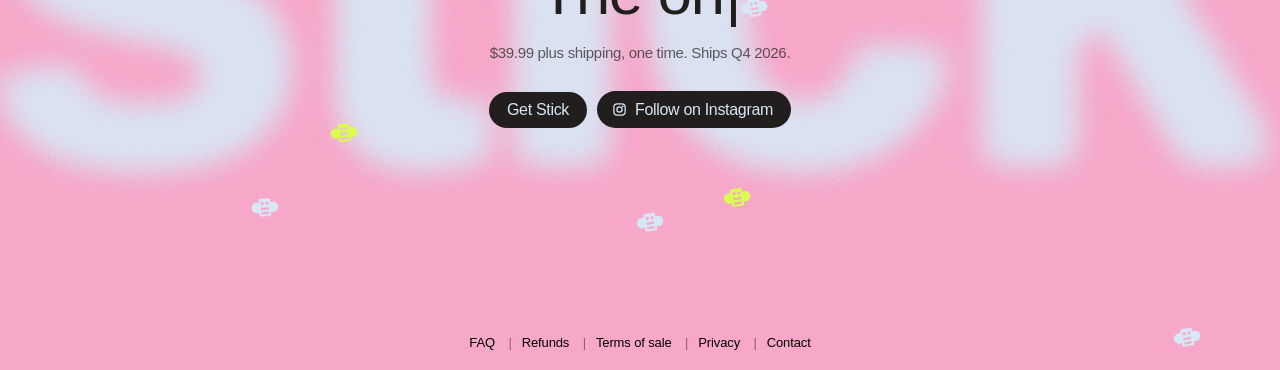
==== commit d2ef3c2e: "Tighten the space between sections Brings section spacing in line with getstick.website (py-20 md:py" ====
--- a/index.html
+++ b/index.html
@@ -11,7 +11,7 @@
   <meta property="og:description" content="Stick is a USB key that blocks the sites and apps you choose, on Mac and Windows. Ending a session means physically going to get it.">
   <meta property="og:type" content="website">
   <meta name="twitter:card" content="summary_large_image">
-  <link rel="stylesheet" href="assets/styles.css?v=89e0283b">
+  <link rel="stylesheet" href="assets/styles.css?v=c54cc865">
   <script>document.documentElement.classList.add("js")</script>
 </head>
 <body>
@@ -105,7 +105,6 @@
       </button>
     </section>
 
-    <div class="section-spacer" aria-hidden="true"></div>
 
     <!-- HOW IT WORKS -->
     <section id="how-it-works" data-bg-section="how" class="band how-section">
@@ -137,7 +136,6 @@
       </ol>
     </section>
 
-    <div class="section-spacer" aria-hidden="true"></div>
 
     <!-- COMPARISON -->
     <section id="comparison" data-bg-section="compare" class="band compare-section">
@@ -177,7 +175,6 @@
       <p class="band-kicker" data-reveal>The difference isn’t strength. It’s distance.</p>
     </section>
 
-    <div class="section-spacer" aria-hidden="true"></div>
 
     <!-- PRICING -->
     <section id="pricing" data-bg-section="pricing" class="band pricing-section">
@@ -200,7 +197,6 @@
       </div>
     </section>
 
-    <div class="section-spacer" aria-hidden="true"></div>
 
     <!-- MODES -->
     <section id="modes" data-bg-section="modes" class="band modes-section">
@@ -216,7 +212,6 @@
       </ul>
     </section>
 
-    <div class="section-spacer" aria-hidden="true"></div>
 
     <!-- DETAILS -->
     <section id="details" data-bg-section="details" class="band details-section">
@@ -249,7 +244,6 @@
       </div>
     </section>
 
-    <div class="section-spacer" aria-hidden="true"></div>
 
     <!-- LOST KEY -->
     <section id="lost-key" data-bg-section="key" class="band key-section">
@@ -268,7 +262,6 @@
       <p class="band-kicker" data-reveal>We’d rather you knew both before you buy than discover them afterwards.</p>
     </section>
 
-    <div class="section-spacer" aria-hidden="true"></div>
 
     <!-- PLATFORMS -->
     <section id="platforms" data-bg-section="platforms" class="band platforms-section">
@@ -280,7 +273,6 @@
       </div>
     </section>
 
-    <div class="section-spacer" aria-hidden="true"></div>
 
     <!-- QUESTIONS -->
     <section id="questions" data-bg-section="questions" class="band questions-section">
@@ -322,7 +314,6 @@
       <p class="faq-all" data-reveal><a href="pages/faq.html">All questions →</a></p>
     </section>
 
-    <div class="section-spacer" aria-hidden="true"></div>
 
     <!-- FOOTER -->
     <div class="footer-wrap">
--- a/assets/styles.css
+++ b/assets/styles.css
@@ -97,7 +97,6 @@
 .nowrap { white-space: nowrap; }
 .filter-defs { position: absolute; pointer-events: none; }
 
-.section-spacer { height: 12vh; }
 
 .buzz-site {
   position: relative;
@@ -249,9 +248,9 @@
 
 .hero {
   position: relative;
-  min-height: 100vh;
-  display: flex;
-  align-items: center;
+  display: flex;
+  align-items: center;
+  padding: 136px 0 80px;
 }
 
 .hero-inner {
@@ -261,7 +260,6 @@
   width: 100%;
   padding: 0;
   position: relative;
-  margin-top: -3.5vh;
   z-index: 3;
 }
 
@@ -408,7 +406,7 @@
 
 .site-footer {
   position: relative;
-  min-height: 100vh;
+  min-height: clamp(520px, 72vh, 760px);
   display: grid;
   place-items: center;
   background: transparent;
@@ -570,7 +568,6 @@
 }
 
 @media (max-width: 760px) {
-  .section-spacer { height: 8vh; }
   .chrome-builtby:not(.footer-mobile-only) { display: none; }
   .footer-open-source-note { display: none; }
   .footer-mobile-only { display: flex; justify-content: center; }
@@ -580,7 +577,7 @@
   .features-heading { --features-heading-margin: 14vh auto 0; }
   .footer-wordmark-static { display: none; }
   .footer-wordmark-marquee { display: flex; }
-  .hero-scroll-cue { bottom: 56px; }
+  .site-footer { min-height: 460px; }
 }
 
 @media (max-width: 420px) {
@@ -712,7 +709,7 @@
 
 .band {
   position: relative;
-  padding: 12vh 6vw;
+  padding: 80px 6vw;
   max-width: 1180px;
   margin: 0 auto;
 }
@@ -1018,7 +1015,12 @@
 }
 
 @media (max-width: 760px) {
-  .band { padding: 9vh 6vw; }
   .compare-card { width: 78vw; }
   .chrome-builtby { display: none; }
 }
+
+/* section rhythm matches getstick.website: 80px on phones, 112px from 768px */
+@media (min-width: 768px) {
+  .band { padding-top: 112px; padding-bottom: 112px; }
+  .hero { padding: 168px 0 112px; }
+}
